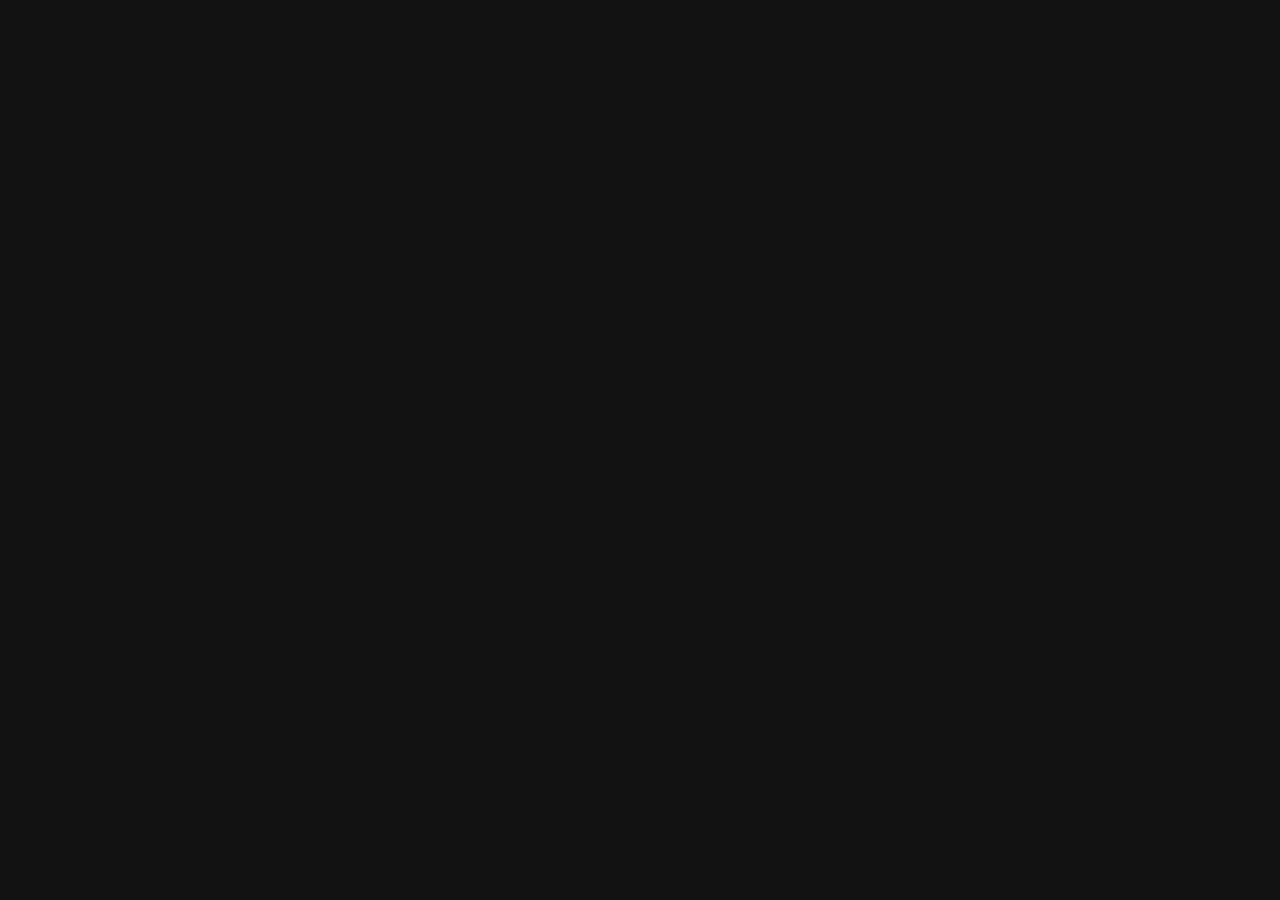
==== game/index.html @ ccfe31a8 "Publish game from source 5e87344" ====
<!doctype html>
<html lang="ru">
  <head>
    <meta charset="utf-8" />
    <meta name="viewport" content="width=device-width, initial-scale=1, viewport-fit=cover" />
    <meta name="color-scheme" content="dark" />
    <meta name="theme-color" content="#0f1116" />
    <meta name="robots" content="noindex, nofollow" />
    <title>Экспедиция</title>
    <link rel="icon" href="/sisi-pages/favicon.svg" type="image/svg+xml" />
    <script type="module" crossorigin src="/sisi-pages/game/assets/game-40FjwDNr.js"></script>
    <link rel="modulepreload" crossorigin href="/sisi-pages/assets/paths-D4HrV3uM.js">
    <link rel="modulepreload" crossorigin href="/sisi-pages/assets/access-kymq9lgY.js">
    <link rel="modulepreload" crossorigin href="/sisi-pages/game/assets/defense-runtime-CGarzMmi.js">
    <link rel="stylesheet" crossorigin href="/sisi-pages/assets/paths-CCwnCCQb.css">
    <link rel="stylesheet" crossorigin href="/sisi-pages/assets/defense-runtime-CUdD-O8c.css">
    <link rel="stylesheet" crossorigin href="/sisi-pages/game/assets/game-CExMIuj6.css">
    <link rel="stylesheet" crossorigin href="/sisi-pages/assets/base-ruXhoRFw.css">
  </head>
  <body class="game">
    <canvas id="gl"></canvas>
    <div id="layers">
      <div id="labels"></div>
      <div id="panels"></div>
      <div id="dialog"></div>
      <div id="hud" hidden></div>
      <div id="legend" hidden></div>
      <div id="fade"></div>
      <div id="loading" hidden></div>
      <div id="confirm" hidden></div>
      <div id="dev" hidden></div>
      <div id="fatal" hidden></div>
    </div>
  </body>
</html>
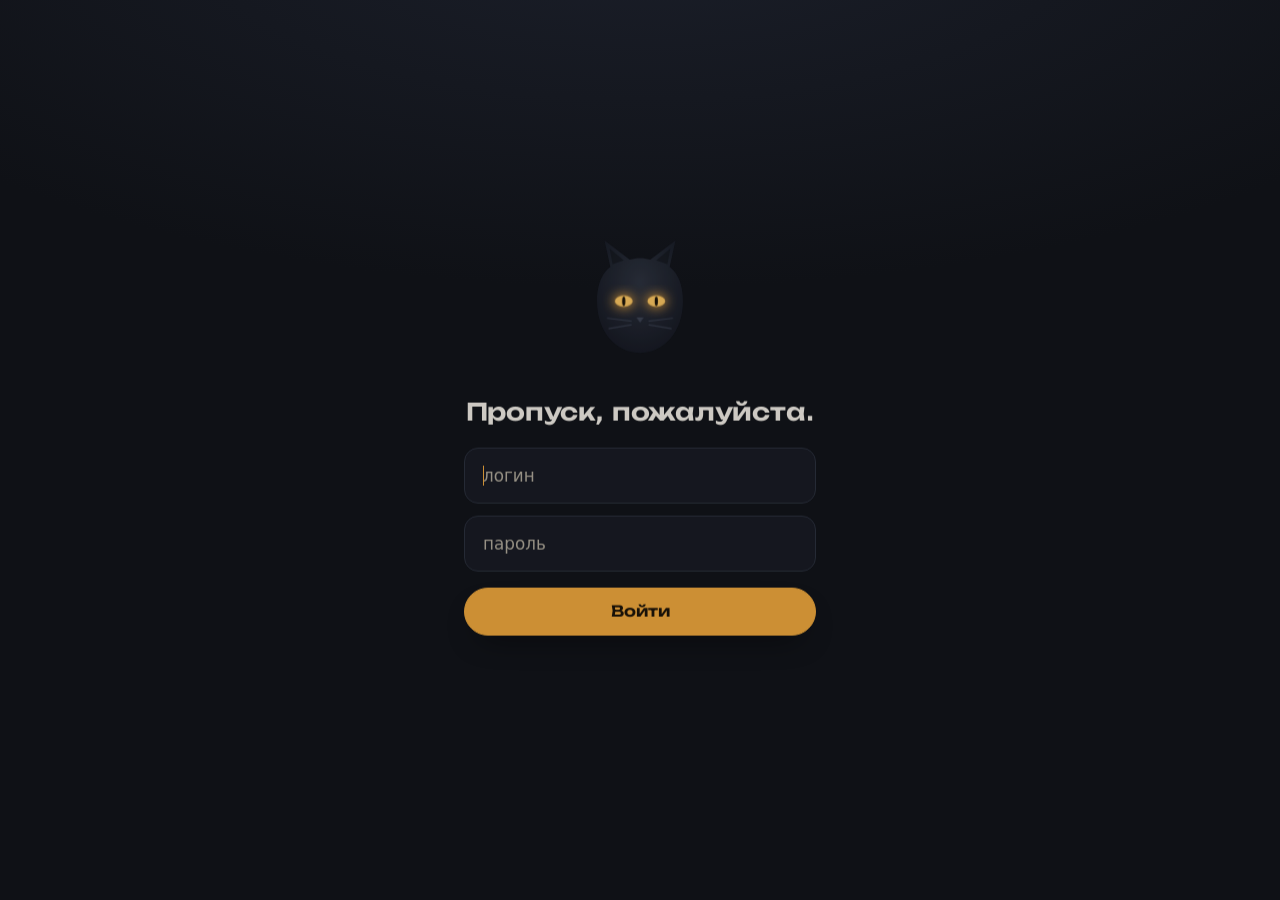
==== commit a1266d90: "Publish game from source 2a0b2fb" ====
--- a/game/index.html
+++ b/game/index.html
@@ -7,15 +7,15 @@
     <meta name="theme-color" content="#0f1116" />
     <meta name="robots" content="noindex, nofollow" />
     <title>Экспедиция</title>
-    <link rel="icon" href="/sisi-pages/favicon.svg" type="image/svg+xml" />
-    <script type="module" crossorigin src="/sisi-pages/game/assets/game-40FjwDNr.js"></script>
-    <link rel="modulepreload" crossorigin href="/sisi-pages/assets/paths-D4HrV3uM.js">
-    <link rel="modulepreload" crossorigin href="/sisi-pages/assets/access-kymq9lgY.js">
-    <link rel="modulepreload" crossorigin href="/sisi-pages/game/assets/defense-runtime-CGarzMmi.js">
-    <link rel="stylesheet" crossorigin href="/sisi-pages/assets/paths-CCwnCCQb.css">
-    <link rel="stylesheet" crossorigin href="/sisi-pages/assets/defense-runtime-CUdD-O8c.css">
-    <link rel="stylesheet" crossorigin href="/sisi-pages/game/assets/game-CExMIuj6.css">
-    <link rel="stylesheet" crossorigin href="/sisi-pages/assets/base-ruXhoRFw.css">
+    <link rel="icon" href="/favicon.svg" type="image/svg+xml" />
+    <script type="module" crossorigin src="/game/assets/game-BOIT5CXQ.js"></script>
+    <link rel="modulepreload" crossorigin href="/assets/paths-Dr2Vkqsd.js">
+    <link rel="modulepreload" crossorigin href="/assets/access-B24lKLmi.js">
+    <link rel="modulepreload" crossorigin href="/game/assets/defense-runtime-BsOFlrjo.js">
+    <link rel="stylesheet" crossorigin href="/assets/paths-DWkbNgxT.css">
+    <link rel="stylesheet" crossorigin href="/assets/defense-runtime-CUdD-O8c.css">
+    <link rel="stylesheet" crossorigin href="/game/assets/game-DHZJ5mCf.css">
+    <link rel="stylesheet" crossorigin href="/assets/base-ruXhoRFw.css">
   </head>
   <body class="game">
     <canvas id="gl"></canvas>
--- a/assets/paths-DWkbNgxT.css
+++ b/assets/paths-DWkbNgxT.css
@@ -0,0 +1 @@
+@font-face{font-family:Unbounded;font-style:normal;font-weight:200 900;font-display:swap;src:url(/fonts/unbounded-cyrillic-wght-normal.woff2)format("woff2-variations");unicode-range:U+301,U+400-45F,U+490-491,U+4B0-4B1,U+2116}@font-face{font-family:Unbounded;font-style:normal;font-weight:200 900;font-display:swap;src:url(/fonts/unbounded-latin-wght-normal.woff2)format("woff2-variations");unicode-range:U+??,U+131,U+152-153,U+2BB-2BC,U+2C6,U+2DA,U+2DC,U+304,U+308,U+329,U+2000-206F,U+20AC,U+2122,U+2191,U+2193,U+2212,U+2215,U+FEFF,U+FFFD}@font-face{font-family:Comfortaa;font-style:normal;font-weight:300 700;font-display:swap;src:url(/fonts/comfortaa-cyrillic-wght-normal.woff2)format("woff2-variations");unicode-range:U+301,U+400-45F,U+490-491,U+4B0-4B1,U+2116}@font-face{font-family:Comfortaa;font-style:normal;font-weight:300 700;font-display:swap;src:url(/fonts/comfortaa-latin-wght-normal.woff2)format("woff2-variations");unicode-range:U+??,U+131,U+152-153,U+2BB-2BC,U+2C6,U+2DA,U+2DC,U+304,U+308,U+329,U+2000-206F,U+20AC,U+2122,U+2191,U+2193,U+2212,U+2215,U+FEFF,U+FFFD}@font-face{font-family:Marck Script;font-style:normal;font-weight:400;font-display:swap;src:url(/fonts/marck-script-cyrillic-normal.woff2)format("woff2");unicode-range:U+301,U+400-45F,U+490-491,U+4B0-4B1,U+2116}@font-face{font-family:Marck Script;font-style:normal;font-weight:400;font-display:swap;src:url(/fonts/marck-script-latin-normal.woff2)format("woff2");unicode-range:U+??,U+131,U+152-153,U+2BB-2BC,U+2C6,U+2DA,U+2DC,U+304,U+308,U+329,U+2000-206F,U+20AC,U+2122,U+2191,U+2193,U+2212,U+2215,U+FEFF,U+FFFD}@font-face{font-family:Rubik Glitch;font-style:normal;font-weight:400;font-display:swap;src:url(/fonts/rubik-glitch-cyrillic-normal.woff2)format("woff2");unicode-range:U+301,U+400-45F,U+490-491,U+4B0-4B1,U+2116}@font-face{font-family:Rubik Glitch;font-style:normal;font-weight:400;font-display:swap;src:url(/fonts/rubik-glitch-latin-normal.woff2)format("woff2");unicode-range:U+??,U+131,U+152-153,U+2BB-2BC,U+2C6,U+2DA,U+2DC,U+304,U+308,U+329,U+2000-206F,U+20AC,U+2122,U+2191,U+2193,U+2212,U+2215,U+FEFF,U+FFFD}@font-face{font-family:JetBrains Mono;font-style:normal;font-weight:100 800;font-display:swap;src:url(/fonts/jetbrains-mono-cyrillic-wght-normal.woff2)format("woff2-variations");unicode-range:U+301,U+400-45F,U+490-491,U+4B0-4B1,U+2116}@font-face{font-family:JetBrains Mono;font-style:normal;font-weight:100 800;font-display:swap;src:url(/fonts/jetbrains-mono-latin-wght-normal.woff2)format("woff2-variations");unicode-range:U+??,U+131,U+152-153,U+2BB-2BC,U+2C6,U+2DA,U+2DC,U+304,U+308,U+329,U+2000-206F,U+20AC,U+2122,U+2191,U+2193,U+2212,U+2215,U+FEFF,U+FFFD}
--- a/assets/defense-runtime-CUdD-O8c.css
+++ b/assets/defense-runtime-CUdD-O8c.css
@@ -0,0 +1 @@
+.summit-defense{--lightningcss-light:initial;--lightningcss-dark: ;color-scheme:light;color:#243a31;font-synthesis:none;--paper:#f9f8f0;--ink:#243a31;--muted:#52645b;--line:#d1d7c9;--accent:#c34a2d;--light-accent:#fff0e3;--header:86px;--footer:92px;--shop:340px;background:#c4dce0;font-family:Comfortaa,sans-serif}.summit-defense *{box-sizing:border-box}.summit-defense{margin:0}.summit-defense button,.summit-defense a{font:inherit}.summit-defense button{color:var(--ink);background:var(--paper);border:1px solid var(--line);cursor:pointer;border-radius:5px;justify-content:center;align-items:center;gap:8px;min-height:44px;padding:10px 14px;font-size:12px;font-weight:600;display:inline-flex}.summit-defense button:hover:not(:disabled){background:#eeefe4;border-color:#778e7b}.summit-defense button:active:not(:disabled){background:#dde5d5}.summit-defense button:disabled{opacity:.4;cursor:default}.summit-defense button:focus-visible,.summit-defense a:focus-visible{outline-offset:3px;outline:3px solid #dd603e}.summit-defense button[aria-pressed=true]{background:var(--light-accent);border-color:var(--accent)}.summit-defense .primary{background:var(--accent);border-color:var(--accent);color:#fffaf5;min-width:185px;font-family:Unbounded,sans-serif;font-size:11px;font-weight:500}.summit-defense .primary:hover:not(:disabled){background:#b8462b;border-color:#b8462b}.summit-defense .primary:active:not(:disabled){background:#b54429}.summit-defense .glyph{fill:none;stroke:currentColor;stroke-width:1.7px;stroke-linejoin:round;stroke-linecap:round;flex:none;width:22px;height:22px}.summit-defense a{color:#ad3c22;text-underline-offset:4px}.summit-defense ::selection{color:#263c31;background:#f4b790}.summit-defense [hidden]{display:none!important}.summit-defense svg{display:block}.summit-defense button,.summit-defense aside{scrollbar-color:#adbca7 #f3f3e8;scrollbar-width:thin}.summit-defense #scene{touch-action:none;width:100%;height:100%;display:block;position:fixed;inset:0}.summit-defense header{height:var(--header);color:#f7f5e9;background:#243a31;border-bottom:1px solid #526658;justify-content:space-between;align-items:center;gap:24px;padding:14px 24px;display:flex;position:fixed;inset:0 0 auto}.summit-defense header .brand{align-items:center;gap:12px;min-width:190px;display:flex}.summit-defense .brand>.glyph{stroke-width:1.4px;color:#eab586;width:42px;height:42px}.summit-defense .brand h1{letter-spacing:-.02em;margin:0;font-family:Unbounded,sans-serif;font-size:21px;font-weight:600;line-height:1.3}.summit-defense .brand span{color:#d4ddca;margin-top:5px;font-size:10px;display:block}.summit-defense header nav{flex:none;gap:6px;display:flex}.summit-defense header nav button{color:#f7f5e9;background:#30483b;border-color:#59705e;min-height:38px;padding:9px 12px;font-size:10px}.summit-defense header nav button:hover:not(:disabled){background:#42604c;border-color:#96ab8d}.summit-defense header nav button[aria-pressed=true]{background:#5a4e36;border-color:#eab586}.summit-defense .journey{flex:0 384px;width:384px}.summit-defense #stage-label{color:#d9dfce;margin:0 0 8px;font-size:10px;display:block}.summit-defense #progress-track{align-items:center;gap:6px;display:flex}.summit-defense #progress-track>button{color:#c0ceba;flex:1;align-items:center;gap:6px;min-width:0;display:flex;position:relative}.summit-defense #progress-track>button:after{content:"";background:#607460;flex:1;height:1px}.summit-defense #progress-track>button:last-child:after{display:none}.summit-defense #progress-track i{font-variant-numeric:tabular-nums;border:1px solid #687f66;border-radius:3px;flex:none;place-items:center;width:22px;height:22px;font-size:10px;font-style:normal;display:grid}.summit-defense #progress-track b{display:none}.summit-defense #progress-track [aria-current=step]{color:#f1bc8e}.summit-defense #progress-track [aria-current=step] i{color:#243a31;background:#e8ac7d;border-color:#e8ac7d}.summit-defense #progress-track [data-state=done] i{color:#e3eedb;background:#496c51;border-color:#9db88a}.summit-defense .readout{top:calc(var(--header) + 18px);background:var(--paper);border:1px solid #bcc9b7;border-radius:6px;align-items:stretch;gap:0;display:flex;position:fixed;left:24px;overflow:hidden;box-shadow:0 5px 18px #243a3112}.summit-defense .readout>span{border-right:1px solid var(--line);color:var(--muted);align-items:center;gap:8px;padding:12px 18px;font-size:9px;display:flex}.summit-defense .readout>span:last-child{border-right:0}.summit-defense .readout b{color:var(--ink);font-variant-numeric:tabular-nums;white-space:nowrap;margin-top:4px;font-family:Unbounded,sans-serif;font-size:17px;font-weight:500;line-height:1.3;display:block}.summit-defense .readout small{white-space:nowrap;margin-top:5px;font-size:8px;line-height:1.6;display:block}.summit-defense .readout .glyph{color:#7f6d43;width:23px;height:23px}.summit-defense .attack-plan{max-width:calc(100% - 48px);top:calc(var(--header) + 103px);color:#284131;background:#f7f8ebdf;border:1px solid #bfceb7;border-radius:4px;flex-wrap:wrap;gap:15px;padding:8px 11px;font-size:9px;line-height:1.6;display:flex;position:fixed;left:24px}.summit-defense .attack-plan b{font-variant-numeric:tabular-nums}.summit-defense .attack-plan>span{max-width:100%}.summit-defense[data-shop=open] .attack-plan{max-width:calc(100% - var(--shop) - 72px)}.summit-defense #goal-label{font-weight:600}.summit-defense #notice{left:24px;top:calc(var(--header) + 178px);color:#813222;pointer-events:none;background:#fff3e5;border:0;border-radius:5px;max-width:490px;margin:0;padding:0;font-size:12px;line-height:1.7;position:fixed}.summit-defense #notice:not(:empty){border:1px solid #d4ab82;padding:11px 14px}.summit-defense #placement{left:24px;bottom:calc(var(--footer) + 18px);color:#fff5e8;pointer-events:none;background:#294439;border-radius:4px;max-width:540px;padding:10px 14px;font-size:11px;line-height:1.6;position:fixed}.summit-defense #placement:empty{display:none}.summit-defense #shop-open{top:calc(var(--header) + 18px);height:48px;padding:10px 16px;position:fixed;right:24px;box-shadow:0 5px 18px #243a3112}.summit-defense[data-shop=open] #shop-open,.summit-defense[data-mode=running] #shop-open,.summit-defense[data-mode=won] #shop-open,.summit-defense[data-mode=intro] #shop-open{display:none}.summit-defense #shop-panel{top:calc(var(--header) + 18px);right:24px;bottom:calc(var(--footer) + 18px);width:var(--shop);background:var(--paper);border:1px solid #b5c4ae;border-radius:8px;flex-direction:column;padding:18px;display:flex;position:fixed;overflow:hidden;box-shadow:0 10px 30px #2c44321c}.summit-defense[data-shop=closed] #shop-panel,.summit-defense[data-mode=running] #shop-panel,.summit-defense[data-mode=won] #shop-panel,.summit-defense[data-mode=intro] #shop-panel{display:none}.summit-defense .shop-heading{flex:none;justify-content:space-between;align-items:center;gap:8px;display:flex}.summit-defense .shop-heading h2{letter-spacing:-.02em;margin:0;font-family:Unbounded,sans-serif;font-size:16px;font-weight:500;line-height:1.45}.summit-defense .shop-heading button{background:0 0;border:0;min-width:36px;min-height:36px;padding:6px}.summit-defense .shop-heading .glyph{width:20px;height:20px}.summit-defense .shop-detail{color:var(--muted);flex:none;max-width:27em;margin:8px 0 16px;font-size:10px;line-height:1.7}.summit-defense .inventory{overscroll-behavior:contain;scrollbar-color:#99ad91 #edf0e6;scrollbar-width:thin;flex:1;grid-template-columns:repeat(2,minmax(0,1fr));grid-auto-rows:max-content;align-content:start;gap:10px;min-height:0;margin:-3px -5px -3px -3px;padding:3px 5px 3px 3px;display:grid;overflow-y:auto}.summit-defense .item-card{background:#fafbf4;border:1px solid #c3cdbb;border-radius:5px;flex-direction:column;flex:none;align-items:stretch;gap:0;min-width:0;min-height:0;padding:0;display:flex;position:relative;overflow:hidden}.summit-defense .item-art{aspect-ratio:1;background:#edf0e6;width:100%;max-height:110px}.summit-defense .item-card kbd{color:#4c6350;z-index:1;background:#f9faf1;border:1px solid #c8d2bf;border-radius:3px;place-items:center;width:20px;height:20px;font:500 9px Comfortaa,sans-serif;display:grid;position:absolute;top:7px;left:7px}.summit-defense .item-bottom{min-height:51px;color:var(--ink);border-top:1px solid #d2dbca;justify-content:space-between;align-items:center;gap:4px;padding:10px 9px;display:flex}.summit-defense .item-bottom>span{text-align:left;overflow-wrap:normal;min-width:0;font-size:11px;font-weight:600;line-height:1.4}.summit-defense .item-bottom b{color:#654625;flex:none;align-items:center;gap:3px;font-family:Unbounded,sans-serif;font-size:12px;font-weight:500;display:flex}.summit-defense .item-bottom .glyph{stroke-width:1.8px;width:15px;height:15px}.summit-defense .item-card:hover:not(:disabled){background:#eef3e8;border-color:#678465}.summit-defense .item-card[aria-pressed=true]{border-color:var(--accent);box-shadow:inset 0 0 0 1px var(--accent);background:#fff0e3}.summit-defense .item-card[aria-pressed=true] .item-bottom{border-color:#dfa085}.summit-defense .item-card:disabled{opacity:.5}.summit-defense .item-card:focus-visible{outline-offset:-3px}.summit-defense .shop-note{border-top:1px solid var(--line);color:var(--muted);flex:none;align-items:flex-start;gap:9px;margin-top:14px;padding-top:13px;display:flex}.summit-defense .shop-note>.glyph{color:#587751;width:18px;height:18px;margin-top:2px}.summit-defense .shop-note p{margin:0;font-size:9px;line-height:1.7}.summit-defense footer{height:var(--footer);background:var(--paper);border-top:1px solid #b5c4ae;justify-content:space-between;align-items:center;gap:18px;padding:12px 24px;display:flex;position:fixed;inset:auto 0 0}.summit-defense .instructions{flex-direction:column;flex:1;gap:5px;min-width:0;display:flex}.summit-defense .instructions p{color:var(--muted);max-width:650px;margin:0;font-size:11px;line-height:1.7}.summit-defense .defense-actions{flex:none;align-items:center;gap:12px;display:flex}.summit-defense .defense-actions button{font-size:10px}.summit-defense #objective{display:none}.summit-defense #saved{color:var(--muted);max-width:170px;font-size:9px;line-height:1.7}.summit-defense #edit{gap:6px;display:flex}.summit-defense #edit button{min-height:32px;padding:6px 10px;font-size:9px}.summit-defense #remove{color:#aa3e28}.summit-defense #description:not(:empty)+#edit:not([hidden]){margin-top:0}.summit-defense #overlay{background:#243a316b;place-items:center;padding:24px;display:grid;position:fixed;inset:0}.summit-defense #overlay section{background:var(--paper);border:1px solid #b4c2ad;border-radius:8px;width:min(480px,100%);padding:30px;box-shadow:0 18px 55px #243a3126}.summit-defense #overlay h2{letter-spacing:-.02em;text-wrap:balance;margin:16px 0 18px;font-family:Unbounded,sans-serif;font-size:25px;font-weight:500;line-height:1.5}.summit-defense .dialog-mark{color:#4d7051;background:#e4edda;border:1px solid #c2d2b7;border-radius:5px;place-items:center;width:45px;height:45px;display:grid}.summit-defense .dialog-mark .glyph{stroke-width:1.4px;width:31px;height:31px}.summit-defense #overlay-copy p{color:var(--muted);margin:0 0 14px;font-size:12px;line-height:1.9}.summit-defense #overlay-copy strong{color:var(--ink)}.summit-defense #overlay-action{width:100%;min-height:48px;margin-top:10px}.summit-defense #overlay-cancel{width:100%;min-height:44px;margin-top:8px}.summit-defense #overlay[data-kind=intro]{background:#243a3121;place-items:center start;padding-left:60px}.summit-defense #overlay[data-kind=intro] section{width:430px}.summit-defense #overlay[data-kind=intro] h2{font-size:29px}@media (width>=1400px){.summit-defense #progress-track b{font-size:8px;font-weight:400;line-height:1.3;display:block}.summit-defense .journey{flex-basis:430px;width:430px}.summit-defense #progress-track{gap:8px}.summit-defense #progress-track>button:after{min-width:5px}.summit-defense .item-art{max-height:110px}}@media (width<=1300px){.summit-defense{--shop:322px}.summit-defense .journey{flex-basis:310px;width:310px}.summit-defense header{gap:16px;padding:14px 20px}.summit-defense header .brand{min-width:175px}.summit-defense .brand h1{font-size:20px}.summit-defense .readout{left:20px}.summit-defense #shop-panel{padding:16px;right:20px}.summit-defense #shop-open{right:20px}.summit-defense .item-art{max-height:110px}.summit-defense .shop-detail{margin-bottom:12px}.summit-defense .inventory{gap:8px}.summit-defense .shop-note{padding-top:12px}.summit-defense .shop-note p{font-size:9px}.summit-defense footer{gap:14px;padding:12px 20px}.summit-defense #saved{display:none}.summit-defense #description{max-width:680px}.summit-defense .defense-actions{gap:8px}.summit-defense #notice,.summit-defense #placement,.summit-defense .attack-plan{left:20px}}@media (width<=950px){.summit-defense .journey{flex-basis:160px;width:160px}.summit-defense .brand>.glyph{width:33px;height:33px}.summit-defense header .brand{min-width:140px}.summit-defense .brand h1{font-size:17px}.summit-defense header nav button{padding:8px;font-size:9px}.summit-defense .readout>span{padding:10px 12px}.summit-defense .readout b{font-size:14px}.summit-defense .defense-actions #clear{display:none}.summit-defense .instructions p{font-size:10px}.summit-defense .primary{min-width:160px}.summit-defense #overlay[data-kind=intro]{padding-left:30px}}@media (width<=700px){.summit-defense{--header:76px;--footer:105px;--shop:290px}.summit-defense header{gap:8px;padding:10px 12px}.summit-defense .brand>.glyph{display:none}.summit-defense header .brand{min-width:100px}.summit-defense .brand h1{font-size:15px}.summit-defense .journey{display:none}.summit-defense header nav button{min-height:38px;padding:8px;font-size:8px}.summit-defense .readout{left:12px;top:calc(var(--header) + 12px)}.summit-defense .readout>span{padding:8px 10px;font-size:8px}.summit-defense .readout .glyph{width:18px;height:18px}.summit-defense .readout b{font-size:12px}.summit-defense .readout>span:last-child{display:none}.summit-defense .attack-plan{left:12px;top:calc(var(--header) + 84px);gap:8px;max-width:calc(100% - 24px);font-size:8px}.summit-defense #shop-open{right:12px;top:calc(var(--header) + 12px);padding:8px 10px;font-size:9px}.summit-defense #shop-panel{right:12px;top:calc(var(--header) + 12px);bottom:calc(var(--footer) + 12px);padding:14px}.summit-defense .shop-heading h2{font-size:14px}.summit-defense .item-art{max-height:96px}.summit-defense .item-bottom{min-height:36px;padding:8px}.summit-defense .item-bottom>span{font-size:11px}.summit-defense .shop-detail{font-size:9px}.summit-defense .shop-note{display:none}.summit-defense footer{align-items:center;gap:10px;padding:10px 12px}.summit-defense .instructions p{font-size:9px;line-height:1.6}.summit-defense #edit{flex-wrap:wrap;gap:4px}.summit-defense #edit button{min-height:28px;padding:5px;font-size:8px}.summit-defense .defense-actions #start{min-width:120px;padding:10px;font-size:9px}.summit-defense .defense-actions #start .glyph{display:none}.summit-defense #notice{left:12px;top:calc(var(--header) + 127px);max-width:calc(100% - 24px);font-size:10px}.summit-defense #placement{left:12px;bottom:calc(var(--footer) + 12px);max-width:calc(100% - 24px);font-size:10px}.summit-defense #overlay{padding:18px}.summit-defense #overlay section{padding:24px}.summit-defense #overlay h2{font-size:21px}.summit-defense #overlay[data-kind=intro]{place-items:center;padding:18px}.summit-defense #overlay[data-kind=intro] section{width:min(430px,100%)}.summit-defense #overlay[data-kind=intro] h2{font-size:24px}}@media (prefers-reduced-motion:no-preference){.summit-defense #overlay[data-kind=intro] section{animation:.2s cubic-bezier(.16,1,.3,1) arrive}@keyframes arrive{0%{opacity:.7;transform:translateY(8px)}to{opacity:1;transform:translateY(0)}}}@media (width<=700px){.summit-defense[data-shop=open] .attack-plan{visibility:hidden}}.summit-defense #progress-track>button{min-height:32px;font:inherit;text-align:left;background:0 0;border:0;padding:0}.summit-defense #progress-track>button:hover:not(:disabled){color:#fff3d7;background:0 0}.summit-defense #progress-track>button:hover:not(:disabled) i{border-color:#f1bc8e}.summit-defense #progress-track>button:focus-visible{outline-offset:2px}.summit-defense .journey small{color:#c0ceba;margin-top:2px;font-size:8px;line-height:1.3;display:block}.summit-defense #stage-label{margin-bottom:3px}.summit-defense #overlay-stages{width:100%;min-height:44px;margin-top:8px}.summit-defense #progress-track [aria-current=step] i{outline-offset:2px;outline:2px solid #f1bc8e}.summit-defense{pointer-events:auto;position:fixed;inset:0}.summit-defense header nav{max-width:350px}
--- a/game/assets/game-DHZJ5mCf.css
+++ b/game/assets/game-DHZJ5mCf.css
@@ -0,0 +1 @@
+html,body.game{height:100%;overflow:hidden}.dream-controls{pointer-events:auto;justify-items:end;gap:10px;max-width:min(440px,100vw - 40px);display:grid;position:absolute;bottom:28px;right:24px}.dream-kick-timer{color:#f5e4c4;text-align:center;min-width:4.5em;font:500 1rem var(--font-text);font-variant-numeric:tabular-nums;background:#151c26;border-radius:4px;padding:4px 8px}.dream-kick,.dream-close{pointer-events:auto;cursor:pointer;color:#f5e4c4;font:600 .95rem var(--font-display);background:#28242a;border:1px solid #d6b67c;border-radius:8px;padding:12px 22px;transition:background-color .16s,border-color .16s}.dream-kick:active,.dream-close:active{background-color:#4e3e2e}.dream-kick.is-armed{background:#665135;border-color:#f4cb80}.dream-kick:focus-visible,.dream-close:focus-visible{outline-offset:4px;outline:2px solid #f4cb80}.dream-panel{color:#f4e9d4;pointer-events:auto;scrollbar-color:#93866f #151c26;background:#151c26;border:1px solid #6d7480;border-radius:12px;width:min(660px,100vw - 48px);max-height:calc(100vh - 210px);padding:24px 28px;position:absolute;top:50%;left:50%;overflow:auto;transform:translate(-50%,-50%);box-shadow:0 18px 50px #0009}.dream-panel header{justify-content:space-between;align-items:center;gap:20px;display:flex}.dream-panel h2{font:600 1.2rem var(--font-display);margin:0}.dream-close{padding:10px 14px;font-size:.75rem}.dream-clock{width:min(450px,100vw - 48px)}.dream-clock-large{max-width:290px;margin:24px auto 12px}.dream-clock-large svg{width:100%;display:block}.dream-dial{fill:#f3e6c9;stroke:#a88142;stroke-width:5px}.dream-marks{stroke:#384453;stroke-width:2.5px}.dream-current-hand{stroke:#242937;stroke-width:6px;stroke-linecap:round}.dream-above-hand{stroke:#53798a;stroke-width:4px;stroke-dasharray:5 4}.dream-pin{fill:#a88142}.dream-clock-key{color:#f4e9d4;font:600 .9rem var(--font-text);justify-content:space-between;gap:16px;display:flex}.dream-above-key{color:#b8d6e3}.dream-clock>p:last-child{font:400 .88rem/1.6 var(--font-text)}.dream-nightmare-veil{pointer-events:none;-webkit-backdrop-filter:blur(9px);backdrop-filter:blur(9px);background:#a9b1b34d;position:absolute;inset:0}@media (hover:hover) and (pointer:fine){.dream-kick:hover,.dream-close:hover{background-color:#493b2c;border-color:#f4cb80}}@media (height<=820px){.dream-panel{padding:20px}.dream-clock-large{max-width:210px}}@media (prefers-reduced-motion:reduce){.dream-kick,.dream-close{transition:none}}body.game{background:#000}#gl{touch-action:none;outline:none;width:100%;height:100%;display:block;position:fixed;inset:0}#layers{pointer-events:none;position:fixed;inset:0}#layers>div{pointer-events:none;position:absolute;inset:0}#layers>div[hidden],#layers [hidden]{display:none!important}.label3d{white-space:nowrap;color:var(--accent-strong);font:600 .85rem var(--font-display);background:#0f1116d1;border:1px solid #f2a93b73;border-radius:999px;padding:7px 14px;animation:1.6s ease-in-out infinite label-pulse;position:absolute;top:0;left:0;box-shadow:0 0 24px #f2a93b40}.label3d.is-jeer{font:600 .68rem var(--font-text);letter-spacing:.01em;color:#cfd6e2;box-shadow:none;background:#0c0e13b3;border-color:#8ca0be59;padding:3px 9px;animation:none}.label3d.is-jeer:after{background:#0c0e13b3;border-bottom-color:#8ca0be59;border-right-color:#8ca0be59}.label3d.is-clickable{pointer-events:auto;cursor:pointer}.label3d.is-clickable:hover{color:#fff;border-color:var(--accent-strong)}.label3d:after{content:"";background:#0f1116d1;border-bottom:1px solid #f2a93b73;border-right:1px solid #f2a93b73;width:8px;height:8px;position:absolute;bottom:-5px;left:50%;transform:translate(-50%)rotate(45deg)}.dialog{left:0;right:0;bottom:max(28px, env(safe-area-inset-bottom));-webkit-backdrop-filter:blur(12px);backdrop-filter:blur(12px);border:1px solid var(--line);border-radius:var(--radius);width:min(760px,100% - 40px);box-shadow:var(--shadow);pointer-events:auto;cursor:pointer;-webkit-user-select:none;user-select:none;background:#0f1116e0;grid-template-columns:92px 1fr;gap:16px;margin-inline:auto;padding:14px 40px 14px 14px;display:grid;position:absolute}.dialog.is-shown{animation:rise .35s var(--ease-out) both}.dialog.is-bare{grid-template-columns:1fr}.dialog-portrait{background:var(--bg-raised);border-radius:50%;align-self:center;width:92px;height:92px;margin:0;overflow:hidden}.dialog-portrait svg{width:100%;height:100%;display:block}.dialog-portrait[hidden]{visibility:hidden}.dialog-name{font:700 .75rem var(--font-display);letter-spacing:.08em;text-transform:uppercase;color:var(--accent);margin-bottom:6px}.dialog-text{font:400 1.12rem/1.5 var(--font-text);min-height:3.2em;margin:0}.dialog-more{color:var(--accent);animation:1s ease-in-out infinite bob;position:absolute;bottom:12px;right:16px}.hud-buttons{pointer-events:auto;gap:8px;display:flex;position:absolute;top:16px;right:16px}.hud-btn{border:1px solid var(--line);width:48px;height:48px;color:var(--text);cursor:pointer;-webkit-backdrop-filter:blur(8px);backdrop-filter:blur(8px);pointer-events:auto;transition:border-color .2s, color .2s, transform .2s var(--ease-out);background:#0f1116b8;border-radius:9px;place-items:center;padding:0;display:grid}.hud-btn:hover:not(:disabled){border-color:var(--accent);color:var(--accent-strong);transform:translateY(-1px)}.hud-btn:disabled{opacity:.3;cursor:default}.hud-btn[hidden],.hud-map .icon-close,.hud-map.is-close .icon-map{display:none}.hud-map.is-close .icon-close{display:block}.hud-sound .cross{display:none}.hud-sound.is-off .cross{display:block}.hud-sound.is-off .wave{display:none}.hint{border:1px solid var(--line);width:fit-content;font:600 .95rem var(--font-display);color:var(--text);white-space:nowrap;-webkit-backdrop-filter:blur(8px);backdrop-filter:blur(8px);background:#0f1116d1;border-radius:999px;margin-inline:auto;padding:10px 20px;position:absolute;bottom:150px;left:0;right:0}.hint.is-shown{animation:rise .4s var(--ease-out) both}.pointer-label{border:1px solid var(--line);font:600 .82rem var(--font-display);color:var(--text);white-space:nowrap;pointer-events:none;will-change:transform;background:#0f1116db;border-radius:8px;margin:18px 0 0 18px;padding:4px 10px;position:absolute;top:0;left:0}.map-panel{pointer-events:auto;border:1px solid var(--line);border-radius:var(--radius);background:#0f1116e6;grid-template-rows:auto 1fr;max-width:960px;max-height:640px;margin:auto;display:grid;position:absolute;inset:64px;overflow:hidden}.map-panel header{justify-content:space-between;align-items:center;padding:12px 12px 12px 18px;display:flex}.map-panel h2{font:700 1rem var(--font-display);margin:0}.map-view{border:1px solid var(--line);border-radius:10px;margin:0 16px 16px}.lock-panel{pointer-events:auto;text-align:center;border:1px solid var(--line);border-radius:var(--radius);-webkit-backdrop-filter:blur(10px);backdrop-filter:blur(10px);background:#0f1116e0;width:min(340px,100% - 40px);padding:16px 18px 14px;position:absolute;bottom:20px;right:20px}.lock-panel h2{font:800 .95rem var(--font-display);letter-spacing:.06em;text-transform:uppercase;color:var(--accent);margin:0 0 2px}.lock-sign{color:var(--text-muted);margin:0 0 14px;font-size:.82rem}.lock-dials{justify-content:center;gap:14px;margin-bottom:14px;display:flex}.lock-dial{justify-items:center;gap:4px;display:grid}.lock-dial b{font:700 2rem var(--font-display);min-width:2ch;color:var(--text);font-variant-numeric:tabular-nums;line-height:1.1}.lock-step{cursor:pointer;width:44px;height:30px;color:var(--text-muted);background:var(--bg-raised);border:1px solid var(--line);border-radius:8px;place-items:center;transition:border-color .2s,color .2s;display:grid}.lock-step:hover:not(:disabled){border-color:var(--accent);color:var(--accent-strong)}.lock-step:disabled,.lock-open:disabled{opacity:.4;cursor:default}.lock-actions{gap:10px;display:flex}.lock-actions button{cursor:pointer;font:600 .88rem var(--font-display);color:var(--text);background:var(--bg-raised);border:1px solid var(--line);border-radius:10px;flex:1;padding:10px 12px;transition:border-color .2s,color .2s}.lock-actions button:hover:not(:disabled){border-color:var(--accent);color:var(--accent-strong)}.lock-error{color:#e2685c;margin:10px 0 0;font-size:.82rem}.lock-panel{transition:opacity .3s}.lock-panel.is-top{opacity:0;pointer-events:none}.lock-panel.is-wrong{animation:.4s ease-in-out lock-shake}@keyframes lock-shake{0%,to{transform:translate(0)}25%{transform:translate(-7px)}75%{transform:translate(7px)}}.aca-notebook{pointer-events:auto;cursor:pointer;text-align:left;width:min(268px,100% - 40px);font:inherit;color:inherit;border:1px solid var(--line);border-radius:var(--radius);-webkit-backdrop-filter:blur(10px);backdrop-filter:blur(10px);transition:border-color .2s, opacity .25s, transform .25s var(--ease-out);background:#0f1116db;padding:14px 16px 12px;position:absolute;bottom:20px;right:20px}.aca-notebook:hover{border-color:var(--accent)}.aca-notebook.is-collapsed{opacity:0;pointer-events:none;transform:translateY(12px)}.aca-notebook h2{font:800 .9rem var(--font-display);letter-spacing:.06em;text-transform:uppercase;color:var(--accent);margin:0 0 8px}.aca-marks{gap:6px;margin-bottom:10px;display:flex}.aca-marks i{background:var(--line);height:3px;transition:background .3s var(--ease-out);border-radius:2px;flex:1}.aca-marks i.is-filled{background:var(--accent)}.aca-last{min-height:2.6em;color:var(--text-muted);margin:0;font:400 1.02rem/1.35 Marck Script,cursive}.aca-last.is-fresh{color:var(--text);animation:rise .35s var(--ease-out) both}.aca-deduce{pointer-events:auto;border:1px solid var(--line);border-radius:var(--radius);-webkit-backdrop-filter:blur(10px);backdrop-filter:blur(10px);background:#0f1116e6;flex-direction:column;width:min(1180px,100% - 40px);max-height:calc(100vh - 32px);padding:16px 20px 14px;display:flex;position:absolute;top:max(16px,50% - 360px);left:50%;transform:translate(-50%)}.aca-deduce-body{grid-template-columns:minmax(0,.78fr) minmax(0,1fr);align-items:start;gap:22px;min-height:0;display:grid;overflow-y:auto}.aca-observed h3{font:800 .72rem var(--font-display);letter-spacing:.08em;text-transform:uppercase;color:var(--text-muted);margin:0 0 8px}.aca-notes{flex-direction:column;gap:9px;max-height:min(66vh,580px);margin:0;padding:0 14px 0 0;list-style:none;display:flex;overflow-y:scroll}.aca-notes::-webkit-scrollbar{width:9px}.aca-notes::-webkit-scrollbar-track{background:#ffffff21;border-radius:999px}.aca-notes::-webkit-scrollbar-thumb{background:#f2a93bcc;border-radius:999px}.aca-notes li{color:var(--text);padding-left:15px;font:400 1.14rem/1.32 Marck Script,cursive;position:relative}.aca-notes li:before{content:"—";color:var(--accent);position:absolute;left:0}.aca-status{color:var(--text-muted);align-self:center;max-width:60%;margin-right:auto;font-size:.78rem}.aca-status.is-wrong{color:var(--accent-strong);gap:2px;font:400 1.02rem/1.3 Marck Script,cursive;display:grid}.aca-submit:disabled{opacity:.45;cursor:default}.aca-close{cursor:pointer;width:32px;height:32px;font:400 1.4rem/1 var(--font-display);color:var(--text-muted);border:1px solid var(--line);background:0 0;border-radius:8px;padding:0;transition:border-color .2s,color .2s;position:absolute;top:10px;right:12px}.aca-close:hover{border-color:var(--accent);color:var(--accent-strong)}.aca-deduce h2{font:800 .9rem var(--font-display);letter-spacing:.06em;text-transform:uppercase;color:var(--accent);margin:0 0 10px}.aca-phrase{font:400 1.08rem/1.95 var(--font-text);color:var(--text);white-space:pre-line;margin:0 0 12px}.aca-slot{cursor:pointer;vertical-align:baseline;min-width:104px;color:var(--text);border:0;border-bottom:2px dashed var(--line);background:0 0;border-radius:4px;margin:0 2px;padding:3px 10px;font:400 1.16rem Marck Script,cursive;transition:border-color .2s,background .2s}.aca-deduce.is-picking .aca-slot{border-bottom-color:var(--accent);background:#f2a93b12}.aca-chip.is-picked{border-color:var(--accent);color:var(--accent-strong);background:#f2a93b29;box-shadow:0 0 0 2px #f2a93b40}.aca-slot.is-filled{border-bottom-style:solid;border-bottom-color:var(--accent);background:#f2a93b1a}.aca-deduce.is-dragging .aca-slot{border-bottom-color:var(--accent);background:#f2a93b12}.aca-slot.is-over{background:#f2a93b42;box-shadow:0 0 0 2px #f2a93b73}.aca-chips{flex-wrap:wrap;gap:7px;min-height:2.4em;margin-bottom:14px;display:flex}.aca-chip,.aca-ghost{cursor:grab;color:var(--text);background:var(--bg-raised);border:1px solid var(--line);border-radius:999px;padding:5px 13px;font:400 1.16rem Marck Script,cursive;transition:border-color .2s,color .2s}.aca-chip:hover{border-color:var(--accent);color:var(--accent-strong)}.aca-ghost{pointer-events:none;z-index:40;opacity:.94;box-shadow:var(--shadow);margin:-16px 0 0 -40px;position:fixed;top:0;left:0}.aca-actions{justify-content:flex-end;gap:10px;display:flex}.aca-actions button,.aca-clear{cursor:pointer;font:600 .88rem var(--font-display);color:var(--text);background:var(--bg-raised);border:1px solid var(--line);border-radius:10px;padding:9px 18px;transition:border-color .2s,color .2s}.aca-actions button:hover,.aca-clear:hover{border-color:var(--accent);color:var(--accent-strong)}.aca-submit{border-color:#f2a93b80!important}.aca-spell{pointer-events:auto;border:1px solid var(--line);border-radius:var(--radius);-webkit-backdrop-filter:blur(10px);backdrop-filter:blur(10px);background:#0f1116ed;width:min(880px,100% - 40px);padding:18px 20px 16px;position:absolute;top:50%;left:50%;transform:translate(-50%,-50%)}.aca-spell h2{font:800 .9rem var(--font-display);letter-spacing:.06em;text-transform:uppercase;color:var(--accent);margin:0 0 12px}.aca-spell-body{grid-template-columns:minmax(0,1.05fr) minmax(0,1fr);align-items:start;gap:20px;display:grid}.aca-recipe{border:1px solid var(--line);border-radius:8px;width:100%;height:auto}.aca-spell-hint{color:var(--text-muted);margin:0 0 12px;font-size:.82rem}.aca-letters{flex-wrap:wrap;gap:8px;margin-bottom:16px;display:flex}.aca-letter{cursor:pointer;width:52px;height:52px;font:700 1.5rem var(--font-display);color:var(--text);background:var(--bg-raised);border:1px solid var(--line);border-radius:10px;transition:border-color .2s,opacity .2s}.aca-letter:hover{border-color:var(--accent);color:var(--accent-strong)}.aca-letter.is-used{opacity:.25}.aca-spell .aca-word{min-height:2.1em;font:700 1.5rem var(--font-display);letter-spacing:.22em;color:var(--accent-strong);background:var(--bg-raised);border:1px solid var(--line);border-radius:10px;margin-bottom:14px;padding:8px 12px}.aca-deduce.is-wrong{animation:.4s ease-in-out deduce-shake}.aca-spell.is-wrong{animation:.4s ease-in-out spell-shake}@keyframes deduce-shake{0%,to{transform:translate(-50%)}25%{transform:translate(calc(-50% - 7px))}75%{transform:translate(calc(7px - 50%))}}@keyframes spell-shake{0%,to{transform:translate(-50%,-50%)}25%{transform:translate(calc(-50% - 7px),-50%)}75%{transform:translate(calc(7px - 50%),-50%)}}.inv{pointer-events:auto;border:1px solid var(--line);border-radius:var(--radius);box-shadow:var(--shadow);-webkit-backdrop-filter:blur(4px);backdrop-filter:blur(4px);background:#0f1116db;padding:10px 12px 12px;position:absolute;bottom:16px;left:16px}.inv h2{font:800 .72rem var(--font-display);letter-spacing:.08em;text-transform:uppercase;color:var(--accent);margin:0 0 8px}.inv-slots{gap:8px;margin:0;padding:0;list-style:none;display:flex}.inv-cell{display:none}.inv-cell.is-filled{cursor:pointer;background:var(--bg-raised);border:1px solid var(--line);width:74px;color:var(--text-muted);border-radius:10px;justify-items:center;gap:4px;padding:6px 4px 5px;transition:border-color .2s,color .2s,transform .15s;display:grid}.inv-cell.is-filled:hover{border-color:var(--accent);color:var(--text);transform:translateY(-2px)}.inv-cell.is-held{border-color:var(--accent-strong);color:var(--accent-strong);animation:1.6s ease-in-out infinite inv-held}.inv-cell canvas{width:44px;height:44px;display:block}.inv-cell b{font:600 .6rem/1.1 var(--font-text);letter-spacing:0;text-align:center;overflow-wrap:anywhere}.inv.is-dragging .inv-cell.is-held{opacity:.4}.inv-ghost{z-index:40;pointer-events:none;filter:drop-shadow(0 6px 12px #00000080);margin:-22px 0 0 -22px;position:fixed;top:0;left:0}.inv-ghost canvas{width:44px;height:44px;display:block}@keyframes inv-held{0%,to{box-shadow:0 0 #f2a93b00}50%{box-shadow:0 0 16px #f2a93b73}}#layers>#confirm{pointer-events:auto;-webkit-backdrop-filter:blur(4px);backdrop-filter:blur(4px);background:#08090c9e;place-items:center;display:grid}.confirm{text-align:center;border:1px solid var(--line);border-radius:var(--radius);width:min(420px,100% - 40px);box-shadow:var(--shadow);background:#0f1116f5;padding:22px 24px 18px}.confirm h2{font:800 1.05rem var(--font-display);color:var(--accent);margin:0 0 8px}.confirm p{font:400 .95rem/1.5 var(--font-text);color:var(--text-muted);margin:0 0 18px}.confirm-actions{gap:10px;display:flex}.confirm-actions button{cursor:pointer;font:600 .9rem var(--font-display);color:var(--text);background:var(--bg-raised);border:1px solid var(--line);border-radius:10px;flex:1;padding:11px 12px;transition:border-color .2s,color .2s}.confirm-actions button:hover{border-color:var(--accent);color:var(--accent-strong)}.confirm-yes{border-color:#f2a93b80!important}.legend{pointer-events:auto;border:1px solid var(--line);border-radius:var(--radius);-webkit-backdrop-filter:blur(10px);backdrop-filter:blur(10px);background:#0f1116bd;width:270px;max-height:calc(100dvh - 96px);padding:16px 18px 14px;position:absolute;top:76px;right:20px;overflow-y:auto}.legend h2{font:800 1rem var(--font-display);letter-spacing:.06em;text-transform:uppercase;color:var(--accent);margin:0 0 2px}.legend-sub{color:var(--text-muted);margin:0 0 12px;font-size:.8rem}.legend ol{gap:2px;margin:0;padding:0;list-style:none;display:grid}.legend li{color:var(--text-muted);border-radius:8px;grid-template-columns:22px 1fr 12px;align-items:center;gap:8px;padding:4px 8px;font-size:.9rem;transition:background .2s;display:grid}.legend .num{font:600 .72rem var(--font-display)}.legend .dot{background:0 0;border-radius:50%;width:8px;height:8px}.legend li.is-open{color:var(--text)}.legend li.is-open .dot{background:var(--text-muted)}.legend li.is-next{color:var(--accent-strong);cursor:pointer;background:#f2a93b1a}.legend li.is-next:hover{background:#f2a93b33}.legend li.is-next .dot{background:var(--accent);animation:1.6s ease-in-out infinite pulse}.legend li.is-hover{background:#ffffff12}.legend li.is-replay{cursor:pointer;min-height:30px}.legend li.is-replay:focus-visible{outline:2px solid var(--accent);outline-offset:2px}@media (hover:hover) and (pointer:fine){.legend li.is-replay:hover{background:#ffffff12}}.legend-reward{width:100%;min-height:42px;font:600 .82rem var(--font-display);color:var(--text);cursor:pointer;background:#28271e;border:1px solid #a5884f;border-radius:5px;margin-bottom:12px}.legend-reward[hidden]{display:none}.legend-foot{color:var(--text-muted);margin:12px 0 0;font-size:.74rem}#layers>#loading{pointer-events:auto;background:radial-gradient(120% 70% at 50% -10%, var(--bg-glow) 0%, var(--bg) 60%) var(--bg);place-items:center;display:grid}.loading{width:min(440px,100% - 40px)}.loading-title{font:700 1.5rem var(--font-display);text-wrap:balance;margin:0 0 18px}.loading-bar{background:var(--bg-raised);border:1px solid var(--line);border-radius:999px;height:10px;overflow:hidden}.loading-bar i{background:linear-gradient(90deg, var(--accent), var(--accent-strong));width:0;height:100%;transition:width .25s var(--ease-out);display:block}.loading-log{font:400 .95rem/1.8 var(--font-text);color:var(--text-muted);min-height:10.8em;margin:16px 0 0;padding:0;list-style:none}.loading-log li{border-bottom:1px dashed var(--line);animation:rise .3s var(--ease-out) both;justify-content:space-between;gap:12px;display:flex}.loading-log li span:before{content:"— "}.loading-log em{color:var(--accent);font-style:normal}.loading-status{min-height:1.6em;color:var(--text);margin:14px 0 0}.loading-start{margin-top:6px}#fade{opacity:1;background:#000}.dev{pointer-events:auto;border:1px solid var(--line);width:420px;max-height:calc(100% - 32px);color:var(--text);background:#0a0c10f2;border-radius:12px;padding:14px;font:12px/1.5 ui-monospace,SFMono-Regular,Menlo,monospace;position:absolute;top:16px;left:16px;overflow:auto}.dev h2{font:700 .85rem var(--font-display);margin:0 0 10px}.dev table{border-collapse:collapse;width:100%}.dev td{border-bottom:1px solid var(--line);vertical-align:middle;padding:3px 4px}.dev button,.dev select,.dev input[type=range]{font:inherit;border:1px solid var(--line);background:var(--bg-raised);color:var(--text);cursor:pointer;border-radius:6px;padding:2px 8px}.dev button:hover:not(:disabled){border-color:var(--accent)}.dev button:disabled{opacity:.4;cursor:default}.dev .row{flex-wrap:wrap;align-items:center;gap:10px;margin-top:10px;display:flex}.dev .muted{color:var(--text-muted)}.fps{color:#9df59d;pointer-events:none;z-index:10;background:#000000a6;border-radius:6px;padding:4px 8px;font:12px ui-monospace,monospace;position:fixed;bottom:16px;left:16px}.gl-saving{pointer-events:auto;background:#0f11168c;place-items:center;transition:opacity .25s linear;display:grid;position:absolute;inset:0}.gl-saving-box{text-align:center;width:min(440px,100% - 40px)}.gl-saving h2{font:700 1.5rem var(--font-display);margin:0 0 18px}.gl-saving-bar{background:var(--bg-raised);border:1px solid var(--line);border-radius:999px;height:10px;overflow:hidden}.gl-saving-bar i{background:linear-gradient(90deg, var(--accent), var(--accent-strong));width:0;height:100%;display:block}.gl-saving-step{min-height:1.6em;font:400 .95rem var(--font-text);color:var(--text-muted);margin:14px 0 0}.gl-saving.is-torn{opacity:0}.gl-saving.is-torn .gl-saving-box{animation:.25s ease-in forwards gl-tear}@keyframes gl-tear{to{filter:blur(6px);transform:translateY(-28px)scaleY(.2)}}.gl-paws{pointer-events:none;position:absolute;inset:0}.gl-paw{opacity:0;width:46px;height:41px;margin:-20px 0 0 -23px;animation:1.1s ease-out forwards gl-paw-step;position:absolute}.gl-paw:before{content:"";background:#ffffffe0;border-radius:50%;width:9px;height:9px;position:absolute;top:0;left:4px;box-shadow:11px -3px #ffffffe0,22px -3px #ffffffe0,32px 1px #ffffffe0}.gl-paw:after{content:"";background:#ffffffe0;border-radius:50% 50% 46% 46%;position:absolute;inset:15px 5px 0}.gl-paw[data-paw="1"]{animation-delay:90ms}.gl-paw[data-paw="2"]{animation-delay:.18s}.gl-paw[data-paw="3"]{animation-delay:.27s}.gl-paw[data-paw="4"]{animation-delay:.36s}@keyframes gl-paw-step{0%{opacity:0}12%{opacity:1}to{opacity:.8}}.gl-console{pointer-events:auto;color:var(--text-muted);font:400 .92rem/1.55 var(--font-mono);background:#07080b;grid-template-rows:auto 1fr auto;gap:10px;padding:22px clamp(18px,5vw,64px) 176px;display:grid;position:absolute;inset:0}.gl-head{border-bottom:1px solid var(--line);padding-bottom:12px}.gl-head h2{font:400 1.5rem var(--font-glitch);letter-spacing:.04em;color:var(--accent-strong);text-transform:uppercase;margin:0 0 10px}.gl-about{max-width:78ch;margin:0}.gl-about p{opacity:.8;margin:0}.gl-help-hint{color:var(--accent);opacity:1!important;margin-top:6px!important}.gl-log{white-space:pre-wrap;overflow-wrap:anywhere;-webkit-user-select:text;user-select:text;cursor:text;overflow-y:auto}.gl-log ::selection{background:var(--accent);color:var(--accent-ink)}.gl-log::selection{background:var(--accent);color:var(--accent-ink)}.gl-line{min-height:1.55em}.gl-line.is-echo{color:var(--accent-strong)}.gl-line.is-reject{color:var(--danger)}.gl-form{border-top:1px solid var(--line);align-items:center;gap:10px;padding-top:12px;display:flex}.gl-prompt{color:var(--accent);white-space:nowrap}.gl-console.is-editing .gl-prompt{color:var(--accent-strong)}.gl-input{font:inherit;color:var(--text);caret-color:var(--accent-strong);background:0 0;border:0;outline:none;flex:1}.gl-form.is-busy{opacity:.45}.gl-report{pointer-events:auto;border:1px solid var(--line);border-radius:var(--radius);width:min(720px,100% - 40px);max-height:calc(100vh - 32px);box-shadow:var(--shadow);background:#0f1116f7;padding:20px 22px 18px;position:absolute;top:50%;left:50%;overflow:auto;transform:translate(-50%,-50%)}.gl-report h2{font:700 1.1rem var(--font-display);color:var(--accent);margin:0 0 14px}.gl-report h3{font:600 .74rem var(--font-display);letter-spacing:.08em;text-transform:uppercase;color:var(--text-muted);margin:0 0 8px}.gl-cards{flex-direction:column;gap:6px;margin:0 0 16px;padding:0;list-style:none;display:flex}.gl-card,.gl-ghost{cursor:grab;font:400 .95rem var(--font-text);color:var(--text);background:var(--bg-raised);border:1px solid var(--line);border-radius:10px;align-items:center;gap:12px;padding:9px 14px;transition:border-color .2s,background .2s;display:flex}.gl-card:hover{border-color:var(--accent)}.gl-card.is-over{border-color:var(--accent-strong);background:#f2a93b1f}.gl-card.is-picked{border-color:var(--accent-strong);color:var(--accent-strong)}.gl-report.is-picking .gl-card{border-style:dashed}.gl-num{min-width:1.2em;font:600 .9rem var(--font-mono);color:var(--accent)}.gl-ghost{pointer-events:none;z-index:40;opacity:.94;box-shadow:var(--shadow);margin:-18px 0 0 -120px;position:fixed;top:0;left:0}.gl-field{margin-bottom:14px}.gl-opts{flex-wrap:wrap;gap:8px;display:flex}.gl-opt{cursor:pointer;font:400 .9rem var(--font-text);color:var(--text);background:var(--bg-raised);border:1px solid var(--line);border-radius:999px;padding:7px 14px;transition:border-color .2s,color .2s}.gl-opt:hover{border-color:var(--accent)}.gl-opt.is-on{border-color:var(--accent-strong);color:var(--accent-ink);background:var(--accent)}.gl-report-actions{justify-content:flex-end;align-items:center;gap:12px;display:flex}.gl-report-status{font:400 .86rem var(--font-text);color:var(--text-muted);flex:1}.gl-report-status.is-wrong{color:var(--danger)}.gl-submit{cursor:pointer;font:600 .88rem var(--font-display);color:var(--text);background:var(--bg-raised);border:1px solid var(--line);border-radius:10px;padding:9px 18px;transition:border-color .2s,color .2s}.gl-submit:hover:not(:disabled){border-color:var(--accent);color:var(--accent-strong)}.gl-submit:disabled{opacity:.4;cursor:default}.gl-report.is-wrong{animation:.4s ease-in-out gl-report-shake}@keyframes gl-report-shake{0%,to{transform:translate(-50%,-50%)}25%{transform:translate(calc(-50% - 7px),-50%)}75%{transform:translate(calc(7px - 50%),-50%)}}#layers>#fatal{pointer-events:auto;background:var(--bg);place-items:center;display:grid}.fatal{text-align:center;flex-direction:column;align-items:center;max-width:22rem;display:flex}@keyframes pulse{0%,to{opacity:1;transform:scale(1)}50%{opacity:.55;transform:scale(1.5)}}@keyframes bob{0%,to{transform:translate(0)}50%{transform:translate(4px)}}@keyframes label-pulse{0%,to{box-shadow:0 0 18px #f2a93b33}50%{box-shadow:0 0 30px #f2a93b80}}@media (prefers-reduced-motion:reduce){.dialog.is-shown,.hint.is-shown,.loading-log li,.label3d,.dialog-more,.legend li.is-next .dot,.lock-panel.is-wrong,.aca-deduce.is-wrong,.aca-spell.is-wrong,.aca-last.is-fresh{animation:none}.inv-cell.is-held{animation:none;box-shadow:0 0 16px #f2a93b73}.gl-paw{opacity:.7;animation:none}.gl-saving.is-torn .gl-saving-box,.gl-report.is-wrong{animation:none}}.tr-grid{pointer-events:auto;border:1px solid var(--line);border-radius:var(--radius);-webkit-backdrop-filter:blur(10px);backdrop-filter:blur(10px);background:#0f1116e6;flex-direction:column;width:min(1140px,100% - 36px);max-height:min(100vh - 28px,50vh + 326px);padding:14px 18px 12px;display:flex;position:absolute;top:max(14px,50% - 340px);left:50%;transform:translate(-50%)}.tr-head{grid-template-columns:1fr auto;align-items:start;gap:4px 16px;display:grid;position:relative}.tr-head h2{font:800 1.05rem var(--font-display);margin:0}.tr-rule{font:700 .9rem/1.3 var(--font-display);color:var(--accent);border:1px solid var(--accent);background:#f2a93b14;border-radius:7px;grid-column:1;margin:2px 0 8px;padding:7px 11px}.tr-ticket{opacity:.92;border-radius:5px;grid-area:1/2/span 2;width:170px;height:auto}.tr-close{width:30px;height:30px;color:var(--text-muted);cursor:pointer;background:0 0;border:0;font-size:1.25rem;position:absolute;top:-4px;right:-4px}.tr-close:hover{color:var(--text)}.tr-body{grid-template-columns:minmax(0,1fr) minmax(0,.82fr);align-items:start;gap:20px;min-height:0;display:grid;overflow-y:auto}.tr-table{border-collapse:collapse;width:100%}.tr-table th{font:700 .72rem var(--font-display);color:var(--text-muted);white-space:nowrap;padding:4px 6px}.tr-table th[scope=row]{text-align:right}.tr-corner{text-align:left!important}.tr-liar-head{color:var(--accent)!important}.tr-table td{padding:2px}.tr-cell,.tr-liar{border:1px solid var(--line);width:100%;min-width:38px;height:38px;color:var(--text);font:700 1.05rem var(--font-display);cursor:pointer;background:#ffffff0d;border-radius:5px;justify-content:center;align-items:center;display:flex}.tr-cell:hover,.tr-liar:hover{background:#ffffff1c}.tr-cell.is-yes{border-color:var(--accent);color:var(--accent);background:#f2a93b33}.tr-cell.is-no{color:var(--text-muted)}.tr-cell.is-no.is-auto{color:#ffffff47;background:#ffffff05}.tr-liar-cell{padding-left:12px!important}.tr-liar{border-radius:999px}.tr-liar.is-on{color:#ffb3aa;background:#d64e4247;border-color:#d64e42}.tr-liar.is-on:after{content:"●"}.tr-dirs{font:400 .76rem var(--font-body);color:var(--text-muted);margin:8px 0 0}.tr-actions{align-items:center;gap:12px;margin-top:12px;display:flex}.tr-clear{font:700 .84rem var(--font-display);color:var(--text-muted);border:1px solid var(--line);cursor:pointer;background:0 0;border-radius:8px;margin-left:auto;padding:8px 16px}.tr-clear:hover{color:var(--text);border-color:var(--text-muted)}.tr-submit{font:700 .88rem var(--font-display);background:var(--accent);color:#1a1205;cursor:pointer;border:0;border-radius:8px;padding:8px 20px}.tr-submit:hover{filter:brightness(1.08)}.tr-status{font:400 .86rem var(--font-body);color:var(--text-muted)}.tr-status.is-wrong{color:#ff9b8f}.tr-right h3{font:800 .7rem var(--font-display);letter-spacing:.08em;text-transform:uppercase;color:var(--text-muted);margin:0 0 6px}.tr-right h3+ul+h3{margin-top:14px}.tr-heard,.tr-seen{flex-direction:column;gap:7px;margin:0 0 4px;padding:0;list-style:none;display:flex}.tr-heard li,.tr-seen li{font:400 .87rem/1.32 var(--font-body);color:var(--text)}.tr-heard li b{font:700 .72rem var(--font-display);color:var(--accent);display:block}.tr-seen li span{color:var(--text-muted)}.tr-manifest{border-collapse:collapse;font:400 .8rem var(--font-body);margin:5px 0 0}.tr-manifest td{color:var(--text);padding:1px 12px 1px 0}.tr-manifest td:last-child{color:var(--accent)}.tr-open{pointer-events:auto;cursor:pointer;filter:drop-shadow(0 6px 16px #00000080);transition:transform .16s var(--ease-out);background:0 0;border:0;padding:0;line-height:0;position:absolute;bottom:18px;left:18px}.tr-open canvas{border-radius:6px;width:176px;height:auto;display:block}.tr-open:hover{transform:translateY(-3px)rotate(-1.2deg)}.tr-grid.is-shake{animation:.4s ease-in-out tr-shake}@keyframes tr-shake{0%,to{transform:translate(-50%)}25%{transform:translate(calc(-50% - 7px))}75%{transform:translate(calc(7px - 50%))}}@media (prefers-reduced-motion:reduce){.tr-grid.is-shake{animation:none}.tr-open{transition:none}.tr-open:hover{transform:none}}.dp-slate,.dp-table,.dp-lock{pointer-events:auto;border:1px solid var(--line);border-radius:var(--radius);-webkit-backdrop-filter:blur(10px);backdrop-filter:blur(10px);background:#0f1116e6;flex-direction:column;gap:10px;max-height:min(100vh - 200px,50vh + 286px);padding:14px 18px;display:flex;position:absolute;top:max(14px,50% - 300px);left:50%;transform:translate(-50%)}.dp-slate{width:min(420px,100% - 36px)}.dp-table{width:min(680px,100% - 36px)}.dp-lock{width:min(460px,100% - 36px)}.dp-head{justify-content:space-between;align-items:center;display:flex;position:relative}.dp-title{font:800 1.02rem var(--font-display);letter-spacing:.06em}.dp-close{width:30px;height:30px;color:var(--text-muted);cursor:pointer;background:0 0;border:0;font-size:1.25rem;line-height:1}.dp-close:hover{color:var(--accent-strong)}.dp-body{flex-direction:column;gap:10px;min-height:0;display:flex}.dp-line{grid-template-columns:18px 1fr repeat(3,40px);align-items:center;gap:8px;display:grid}.dp-num{font:700 .85rem var(--font-display);color:var(--text-muted)}.dp-mark{letter-spacing:.34em;min-height:38px;font:600 1.35rem var(--font-mono);color:var(--accent-strong);border:1px solid var(--line);background:#080a0ebf;border-radius:7px;align-items:center;padding:7px 12px;display:flex}.dp-key,.dp-turn,.dp-wipe,.dp-submit{cursor:pointer;min-height:38px;color:var(--text);border:1px solid var(--line);font:700 1rem var(--font-display);background:#0f1116b8;border-radius:7px;padding:6px 10px;transition:border-color .18s,color .18s}.dp-key:hover,.dp-turn:hover,.dp-wipe:hover,.dp-submit:hover{border-color:var(--accent);color:var(--accent-strong)}.dp-wipe{align-self:flex-start;font-size:.86rem}.dp-grid{grid-template-columns:repeat(3,1fr);gap:4px 18px;min-height:0;padding-right:6px;display:grid;overflow-y:scroll}.dp-cell{border-bottom:1px solid #ffffff0f;align-items:baseline;gap:10px;padding:3px 8px;display:flex}.dp-cell b{min-width:1.1em;font:700 1rem var(--font-display);color:var(--accent-strong)}.dp-cell span{font:500 1.05rem var(--font-mono);letter-spacing:.22em;color:var(--text)}.dp-drums{justify-content:center;gap:14px;display:flex}.dp-drum{flex-direction:column;align-items:center;gap:6px;display:flex}.dp-face{width:74px;height:74px;font:800 2.1rem var(--font-display);color:var(--accent-strong);border:1px solid var(--line);background:#080a0ecc;border-radius:9px;justify-content:center;align-items:center;display:flex}.dp-turn{width:74px}.dp-submit{align-self:center;padding:8px 22px}.dp-status{text-align:center;min-height:1.2em;font:500 .9rem var(--font-mono);color:var(--text-muted)}.dp-status.is-wrong{color:var(--accent-strong)}.dp-lock.is-shake{animation:.4s ease-in-out dp-shake}@keyframes dp-shake{0%,to{transform:translate(-50%)}25%{transform:translate(calc(-50% - 7px))}75%{transform:translate(calc(7px - 50%))}}.dp-open{pointer-events:auto;cursor:pointer;color:var(--accent-strong);font:700 .86rem var(--font-display);letter-spacing:.04em;transition:transform .16s var(--ease-out), border-color .18s;background:#0f1116d9;border:1px solid #f2a93b73;border-radius:8px;padding:9px 14px;position:absolute;bottom:196px;right:22px}.dp-open:hover{border-color:var(--accent);transform:translateY(-3px)}@media (prefers-reduced-motion:reduce){.dp-lock.is-shake{animation:none}.dp-open,.dp-key,.dp-turn,.dp-wipe,.dp-submit{transition:none}.dp-open:hover{transform:none}}.dp-air{pointer-events:none;border:1px solid var(--line);-webkit-backdrop-filter:blur(8px);backdrop-filter:blur(8px);background:#0f1116c7;border-radius:999px;align-items:center;gap:10px;padding:7px 14px;display:flex;position:absolute;top:18px;left:50%;transform:translate(-50%)}.dp-air-label{font:700 .78rem var(--font-display);letter-spacing:.1em;text-transform:uppercase;color:var(--text-muted)}.dp-air-track{background:#080a0ed9;border-radius:999px;width:220px;height:10px;overflow:hidden}.dp-air-track i{transform-origin:0;background:linear-gradient(90deg,#6fbf7a,#9fd66a);width:100%;height:100%;transition:background .3s;display:block}.dp-air.is-low .dp-air-track i{background:linear-gradient(90deg,#d8543a,#e8863a);animation:.9s ease-in-out infinite dp-air-pulse}.dp-air.is-low .dp-air-label{color:var(--accent-strong)}@keyframes dp-air-pulse{0%,to{opacity:1}50%{opacity:.45}}@media (prefers-reduced-motion:reduce){.dp-air.is-low .dp-air-track i{animation:none}}.dr-panel{pointer-events:auto;color:#eee4d8;background:#131112f7;border:1px solid #d96b5680;border-radius:12px;flex-direction:column;gap:12px;width:min(1180px,100% - 36px);max-height:calc(100vh - 100px);padding:18px 22px 22px;display:flex;position:absolute;top:74px;left:50%;overflow:auto;transform:translate(-50%);box-shadow:0 18px 70px #0009}.dr-head{justify-content:space-between;align-items:center;gap:20px;display:flex}.dr-head h2{font:800 1.1rem var(--font-display);letter-spacing:.04em;margin:0}.dr-close{color:#d5b1a6;cursor:pointer;background:0 0;border:0;font-size:1.8rem;line-height:1}.dr-close:hover{color:#fff}.dr-reference{width:min(640px,100% - 36px)}.dr-reference-body{color:#302726;background:#bdad9b;border:1px solid #66504b;padding:22px}.dr-reference-body strong{font:700 .82rem var(--font-display)}.dr-reference-strip{height:76px;margin:14px 0}.dr-reference-body .dr-cross-reference{height:58px;font:700 58px/58px var(--font-mono)}.dr-reference-body p{font:500 .9rem/1.5 var(--font-text);margin:15px 0}.dr-develop-layout{grid-template-columns:minmax(0,1.15fr) minmax(320px,.85fr);gap:22px;min-height:0;display:grid}.dr-negative-wrap{min-width:0}.dr-negative{aspect-ratio:8/5;background:linear-gradient(#ded8c6 0 36%,#9d9b8a 62%,#555d5e 100%);border:8px solid #26201e;position:relative;overflow:hidden;box-shadow:inset 0 0 90px #18191f9e}.dr-landscape{position:absolute;inset:0;overflow:hidden}.dr-hill{background:#343e45;border-radius:52% 52% 0 0;width:62%;height:75%;position:absolute;bottom:-31%}.dr-hill-left{left:-8%;transform:rotate(-7deg)}.dr-hill-right{right:-8%;transform:rotate(7deg)}.dr-flag{background:#15191d;width:3px;height:18%;position:absolute;top:42%;left:50%}.dr-flag:after{content:"";border-top:12px solid #b74a3f;border-right:23px solid #0000;position:absolute;top:0;left:3px}.dr-coordinate{white-space:nowrap;font:800 1.1rem var(--font-display);color:#171d1e;background:#ece1c5f0;border-radius:4px;padding:7px 12px;position:absolute;top:70%;left:50%;transform:translate(-50%)}.dr-caption{color:#bba99f;font:600 .77rem var(--font-display);letter-spacing:.08em;text-transform:uppercase;margin:7px 0 0}.dr-workspace{flex-direction:column;gap:10px;min-width:0;display:flex}.dr-card{color:#302726;background:#bdad9b;border:1px solid #66504b;padding:10px 12px}.dr-card strong{font:700 .74rem var(--font-display);letter-spacing:.05em}.dr-strip{border:1px solid #5b4b47;height:48px;margin:7px 0;display:flex}.dr-strip i{flex:1}.dr-cross-reference,.dr-cross-live{text-align:center;height:28px;font:700 31px/28px var(--font-mono)}.dr-sliders{gap:9px;margin-top:3px;display:grid}.dr-slider{font:600 .82rem var(--font-display);grid-template-columns:118px 1fr;align-items:center;gap:12px;display:grid}.dr-slider input{accent-color:#d0715e;cursor:pointer;width:100%}.dr-guide{color:#baaaa1;font:500 .83rem/1.45 var(--font-text);margin:0}.dr-take{color:#fff2e9;cursor:pointer;font:700 .85rem var(--font-display);background:#5f2925;border:1px solid #b46657;border-radius:7px;align-self:flex-start;padding:10px 15px}.dr-take:hover{background:#78352e}.dr-take:focus-visible{outline-offset:2px;outline:2px solid #fff2e9}.dr-take:disabled{opacity:.4;cursor:default}.dr-feedback{color:#f0ae9a;min-height:1.2em;font:600 .8rem var(--font-text);margin:0}.dr-mix-body{flex-direction:column;gap:15px;display:flex}.dr-mix-card{color:#2f2824;background:#cbbba3;border:2px solid #6e5d4e;align-items:center;gap:16px;padding:14px 18px;display:flex}.dr-mix-card strong{font:800 .92rem var(--font-display);white-space:nowrap}.dr-mix-card p{font:500 .8rem/1.5 var(--font-text);margin:0}.dr-mix-card b{font:800 1.4rem var(--font-display);white-space:nowrap}.dr-mix-card span{font:700 .74rem var(--font-display);white-space:nowrap}.dr-mix-bench{grid-template-columns:1fr 280px;gap:20px;display:grid}.dr-mix-cups{gap:14px;display:grid}.dr-mix-row{align-items:center;gap:10px;display:flex}.dr-mix-row strong{min-width:125px;font:800 .83rem var(--font-display)}.dr-mix-cup{color:#fff2df;min-width:88px;min-height:90px;font:800 .79rem var(--font-display);cursor:grab;touch-action:none;-webkit-user-select:none;user-select:none;background:#67594c;border:2px solid #9a8977;border-radius:4px 4px 12px 12px;padding:38px 6px 8px;position:relative}.dr-mix-cup:before{content:"";background:#dcac6db3;border-radius:2px;height:26px;position:absolute;top:7px;left:10px;right:10px}.dr-mix-cup.is-water:before{background:#85afb5cc}.dr-mix-cup.is-selected{border-color:#efcb94}.dr-mix-cup:focus-visible{outline-offset:3px;outline:2px solid #fff}.dr-mix-jug{text-align:center;background:#202b2d;border:3px solid #8b9d9e;border-top-width:8px;border-radius:8px 8px 28px 28px;flex-direction:column;gap:9px;min-height:208px;padding:13px;display:flex}.dr-mix-jug strong{font:800 .84rem var(--font-display)}.dr-mix-jug p{font:600 .72rem/1.35 var(--font-text);margin:0}.dr-mix-liquid{background:repeating-linear-gradient(0deg,#0000 0 22px,#eae0cb59 22px 23px);border:1px solid #809094;flex:1;min-height:110px;position:relative;overflow:hidden}.dr-mix-liquid i,.dr-mix-liquid b{position:absolute;bottom:0;left:0;right:0}.dr-mix-liquid i{background:#84aeb4b3}.dr-mix-liquid b{background:#c08351d9}.dr-tray-body{flex-direction:column;gap:14px;display:flex}.dr-baths{grid-template-columns:repeat(4,minmax(0,1fr));gap:12px;display:grid}.dr-bath{text-align:left;color:#e3d5c3;cursor:default;background:#292d2d;border:2px solid #5b5652;border-radius:6px;flex-direction:column;gap:11px;min-height:112px;padding:13px;display:flex}.dr-bath strong{font:800 .9rem var(--font-display)}.dr-bath span{font:500 .78rem/1.35 var(--font-text);color:#c4b7ac}.dr-bath.is-current{background:#3b302b;border-color:#e1a26e}.dr-bath.is-done{border-color:#7b8277}.dr-bath.is-next{background:#474037;border-color:#edc38d;box-shadow:0 0 0 3px #e1a26e29}.dr-dry{font:800 .9rem var(--font-display);background:repeating-linear-gradient(90deg,#313433 0 12px,#454948 12px 14px);justify-content:center;align-items:center}.dr-bath:focus-visible{outline-offset:3px;outline:2px solid #fff2e9}.dr-tray-sheet{cursor:ew-resize;touch-action:none;-webkit-user-select:none;user-select:none;width:min(640px,100%);transform:translate(var(--drag-x,0px), var(--drag-y,0px)) rotate(var(--tilt,0deg));background:#d5cbbb;border:1px solid #ada392;grid-template-columns:1fr 1fr;align-self:center;gap:12px;padding:14px 14px 28px;display:grid;position:relative;box-shadow:0 9px 20px #00000054}.dr-tray-sheet:after{content:attr(data-instruction);text-align:center;color:#534037;font:700 .7rem var(--font-display);position:absolute;bottom:4px;left:0;right:0}.dr-tray-sheet.is-ready{cursor:grab}.dr-tray-sheet.is-held.is-ready{cursor:grabbing}.dr-tray-sheet:focus-visible{outline-offset:4px;outline:3px solid #f3c17e}.dr-tray-sheet img{aspect-ratio:16/9;object-fit:cover;width:100%;opacity:var(--reveal);filter:blur(var(--blur)) sepia(var(--sepia));pointer-events:none;display:block}.dr-tray-meters{grid-template-columns:1fr 1fr;gap:20px;display:grid}.dr-tray-meters[hidden],.dr-stop-choices[hidden],.dr-fix-meter[hidden]{display:none}.dr-tray-meter{font:700 .78rem var(--font-display);color:#d8c8ba;grid-template-columns:105px 1fr;align-items:center;gap:10px;display:grid}.dr-tray-track{background:#3e3b39;border-radius:8px;height:13px;position:relative;overflow:visible}.dr-tray-track i{border-radius:inherit;background:#b8795e;height:100%;transition:width .15s;display:block}.dr-tray-meter.is-ready .dr-tray-track i{background:#99b5a0}.dr-tray-track b{background:#f1d8a5;width:2px;height:21px;position:absolute;top:-4px}.dr-stop-choices{gap:14px;display:flex}.dr-stop-choice{color:#fff3e3;cursor:pointer;min-height:58px;font:800 .82rem var(--font-display);border:2px solid #9b8c81;border-radius:8px;flex:1}.dr-stop-choice.is-fresh{background:#9c5838}.dr-stop-choice.is-spent{background:#56435f}.dr-stop-choice:focus-visible{outline-offset:3px;outline:2px solid #fff}.dr-fix-meter{font:700 .78rem var(--font-display);grid-template-columns:190px 1fr;align-items:center;gap:12px;display:grid}.dr-fix-meter>div{background:#3e3b39;border-radius:8px;height:15px;overflow:hidden}.dr-fix-meter i{background:#99b5a0;width:0;height:100%;display:block}.dr-tray-cue{color:#e2c09c;min-height:1.4em;font:700 .86rem var(--font-display);margin:0}.dr-count{font:700 .86rem var(--font-display);color:#d8b9aa;margin:0}.dr-photo-pair{grid-template-columns:1fr 1fr;gap:16px;display:grid}.dr-photo-paper{background:#d5cbbb;min-width:0;padding:12px 12px 22px;transform:rotate(-.5deg)}.dr-photo-paper:nth-child(2){transform:rotate(.7deg)}.dr-photo{aspect-ratio:16/9;background:#252322;width:100%;position:relative;overflow:hidden}.dr-photo img{object-fit:cover;width:100%;height:100%;display:block}.dr-spot{cursor:crosshair;background:0 0;border:0;position:absolute;transform:translate(-50%,-50%)}.dr-spot.is-found{cursor:default;background:#f2a56121;border:3px solid #f3c17e;border-radius:50%;box-shadow:0 0 0 2px #291813b3,0 0 8px #00000080}.dr-spot:focus-visible{outline:3px solid #fff}@media (width<=850px){.dr-panel{max-height:calc(100vh - 86px);top:70px}.dr-develop-layout,.dr-photo-pair{grid-template-columns:1fr}.dr-baths{grid-template-columns:1fr 1fr}.dr-tray-meters{grid-template-columns:1fr}.dr-mix-card{flex-wrap:wrap}.dr-mix-bench{grid-template-columns:1fr}.dr-mix-row{flex-wrap:wrap}.dr-mix-jug{min-height:150px}}@media (prefers-reduced-motion:reduce){.dr-panel *,.dr-panel :before,.dr-panel :after{transition:none!important;animation:none!important}}.machine-ui{pointer-events:none;color:#ece3c9;font-family:Georgia,serif;position:fixed;inset:0}.machine-ui button,.machine-ui input{pointer-events:auto}.machine-palette{pointer-events:auto;background:#282d25e8;border:1px solid #797b61;width:166px;padding:10px 6px;position:absolute;top:95px;bottom:100px;left:16px;overflow:auto}.machine-palette h3{letter-spacing:.08em;text-align:center;color:#e2d4ac;margin:0 0 10px;font-size:14px;font-weight:400}.machine-tools{grid-template-columns:minmax(0,1fr) minmax(0,1fr);gap:6px;display:grid}.machine-tool{color:#eee4c8;overflow-wrap:anywhere;cursor:grab;touch-action:none;background:#464a3a;border:1px solid #777c60;border-radius:3px;min-width:0;min-height:78px;padding:4px;font:11px/1.15 Georgia,serif;position:relative}.machine-tool img{object-fit:contain;pointer-events:none;width:45px;height:40px;margin:0 auto 4px;display:block}.machine-tool .rope-icon{color:#d3bd83;height:40px;font:32px Georgia;display:block}.machine-tool em{color:#cdbf98;font-size:11px;font-style:normal;position:absolute;top:2px;right:4px}.machine-tool:disabled{opacity:.32;cursor:default}.machine-tool[aria-pressed=true],.machine-tool:hover:enabled{background:#66644a;border-color:#e6d3a0}.machine-heading{align-items:baseline;gap:18px;display:flex;position:absolute;top:58px;left:198px;right:130px}.machine-heading h2{white-space:nowrap;margin:0;font-size:19px;font-weight:400}.machine-heading p{color:#c9d0bd;margin:0;font-size:13px;line-height:1.35}.machine-bottom{pointer-events:auto;background:#262d29f2;border:1px solid #666f61;grid-template-columns:auto minmax(165px,1fr) auto;align-items:center;gap:8px 14px;min-height:88px;padding:8px 14px;display:grid;position:absolute;bottom:12px;left:190px;right:24px}.machine-actions{flex-shrink:0;gap:8px;display:flex}.machine-ui button.machine-button{color:#f2e6c6;cursor:pointer;white-space:nowrap;background:#4d5b49;border:1px solid #9b9e7e;border-radius:3px;padding:10px 13px;font:14px Georgia,serif}.machine-ui button.machine-button:hover:enabled{background:#6a7356;border-color:#d9ca9a}.machine-ui button.machine-button:disabled{opacity:.4;cursor:default}.machine-ui button.machine-button.primary{color:#182b28;background:#a09359;border-color:#cebd7c;font-weight:700}.machine-ui button.machine-route{touch-action:manipulation;min-height:44px}.machine-ui button.machine-route[aria-pressed=true]{color:#182b28;background:#a09359;border-color:#cebd7c}.machine-settings{flex-wrap:wrap;align-items:center;gap:8px;min-width:165px;font:13px Georgia;display:flex}.machine-settings label{white-space:nowrap;align-items:center;gap:5px;display:flex}.machine-settings input[type=range]{accent-color:#c4b474;width:65px}.machine-state{text-align:right;color:#cdd2bc;max-width:280px;margin-left:auto;font:13px/1.4 Georgia}.machine-state small{color:#aab6a5;font-size:11px;display:block}.machine-help{color:#c9d0bd;grid-column:1/-1;font:12px/1.4 Georgia}.machine-restart{color:#e4dcc0;cursor:pointer;background:#343e33;border:1px solid #797b61;border-radius:3px;width:100%;min-height:38px;margin-top:10px;font:12px Georgia;display:block}.machine-restart:hover:not(:disabled){background:#52624b}.machine-restart:disabled{opacity:.45;cursor:default}.machine-delete{color:#fff1dc;cursor:pointer;touch-action:none;background:#694638;border:1px solid #edcaae;border-radius:50%;place-items:center;width:44px;height:44px;display:grid;position:absolute;transform:translate(-50%,-50%);box-shadow:0 2px 6px #0008}.machine-delete[hidden]{display:none}.machine-delete:hover{background:#9c5645}.machine-ui button:focus-visible{outline-offset:3px;outline:2px solid #ffe4ac}.machine-ui[data-dialog=true]{visibility:hidden}.machine-handle{pointer-events:auto;cursor:crosshair;touch-action:none;background:0 0;border:0;width:44px;height:44px;position:absolute;transform:translate(-50%,-50%)}.machine-handle:before{content:"↻";color:#f1e4bc;background:#5e6b50;border:2px solid #e5d7a9;border-radius:50%;place-items:center;font:16px/16px Georgia;display:grid;position:absolute;inset:12px}.machine-memory{color:#a4dbd6}.machine-ui[data-level="1"] .machine-palette,.machine-ui[data-level="1"] .machine-bottom{background:#203237ef}@media (width<=1350px){.machine-palette{width:162px;left:8px}.machine-heading{left:184px}.machine-bottom{grid-template-columns:auto minmax(140px,1fr) auto;gap:4px 8px;padding:8px;left:176px}.machine-actions{gap:5px}.machine-ui button.machine-button{padding:10px 9px;font-size:13px}.machine-settings{min-width:140px}.machine-state{max-width:180px}}.summit-finale{pointer-events:auto;color:#283e33;place-items:center;padding:32px;font-family:Comfortaa,sans-serif;display:grid;position:fixed;inset:0}.summit-finale section{scrollbar-color:#9c906f #f9f7ed;background:#f9f7ed;border:1px solid #bbac87;border-radius:8px;outline:none;width:min(820px,100%);max-height:calc(100dvh - 64px);padding:44px 52px;overflow:auto;box-shadow:0 18px 60px #161e2940}.summit-finale h1{text-wrap:balance;max-width:28ch;margin:0 0 24px;font:500 clamp(20px,2.2vw,30px)/1.5 Unbounded,sans-serif}.summit-finale p{white-space:pre-line;max-width:65ch;margin:0 0 22px;font:400 16px/1.9 Comfortaa,sans-serif}.summit-finale button{color:#fff8ef;cursor:pointer;background:#bc4b2f;border:1px solid #ad4228;border-radius:5px;min-height:48px;padding:14px 22px;font:500 12px/1.5 Unbounded,sans-serif}.summit-finale button:focus-visible,.summit-finale summary:focus-visible,.summit-finale input:focus-visible{outline-offset:4px;outline:3px solid #d58d49}@media (hover:hover) and (pointer:fine){.summit-finale button:hover{background:#a93f26}}.summit-finale button:active{background:#923722}.summit-finale ::selection{color:#283e33;background:#ebd093}.summit-final-actions{flex-wrap:wrap;justify-content:center;gap:12px;display:flex}.summit-finale .summit-map-secondary{color:#283e33;background:0 0;border-color:#b8ac89}.summit-finale .summit-map-secondary:hover{background:#efe9dc}.summit-finale .reward-status{margin-bottom:0;font-size:14px}.summit-finale[data-phase=certificate],.summit-finale[data-phase=message],.summit-finale[data-phase=envelope]{background:#f1eee3}.summit-finale[data-phase=certificate] section{border-top:7px solid #b79a4d;border-radius:0}.summit-finale[data-phase=certificate] svg{fill:none;stroke:#947234;stroke-width:3px;stroke-linecap:round;stroke-linejoin:round;width:80px;height:80px;margin-bottom:22px}.summit-finale[data-phase=certificate] h1{font-size:clamp(18px,2vw,26px)}.summit-finale[data-phase=message] p{font-size:clamp(14px,1.3vw,17px)}@media (height<=760px){.summit-finale section{padding:28px 36px}.summit-finale h1{margin-bottom:18px}.summit-finale p{margin-bottom:16px;font-size:14px}.summit-finale[data-phase=certificate] svg{width:58px;height:58px;margin-bottom:14px}}.summit-finale[data-phase=achievement]{background:#f1eee3}.summit-finale[data-phase=achievement] section{text-align:center;border-top:7px solid #b79a4d;border-radius:0;width:min(680px,100%)}.summit-finale[data-phase=achievement] h1{max-width:none}.summit-finale .summit-medal{fill:none;stroke:#947234;stroke-width:3px;stroke-linecap:round;stroke-linejoin:round;width:100px;height:100px;margin-bottom:24px}.summit-finale[data-phase=celebration]{pointer-events:none;background:linear-gradient(#07131c80,#07131c20)}.summit-fireworks{pointer-events:none;width:100%;height:100%;position:fixed;inset:0}.saddle-coordinate.saddle-tooltip{color:#efe4cd;white-space:nowrap;box-sizing:border-box;max-width:calc(100vw - 16px);font:600 13px/1.4 var(--font-display);pointer-events:none;-webkit-user-select:none;user-select:none;background:#262821ed;border:1px solid #ac9770;border-radius:3px;padding:6px 10px;position:absolute;transform:none}.saddle-reward-button{cursor:pointer;pointer-events:auto;filter:drop-shadow(0 2px 5px #0008);background:0 0;border:0;border-radius:3px;place-items:center;width:56px;height:44px;padding:3px;display:grid;position:absolute}.saddle-reward-button[hidden]{display:none}.saddle-reward-button svg{width:100%;height:100%;overflow:visible}.saddle-reward-button svg rect{fill:#f6e5bc;stroke:#ad8549;stroke-width:1.5px}.saddle-reward-button svg path{fill:none;stroke:#bd9a66;stroke-width:1.3px}.saddle-reward-button svg circle{fill:#c49547;stroke:#a57a36}.saddle-reward-button:hover svg rect{fill:#fff3d4}.saddle-reward-button:focus-visible{outline-offset:4px;outline:2px solid #f3ce8b}
--- a/assets/base-ruXhoRFw.css
+++ b/assets/base-ruXhoRFw.css
@@ -0,0 +1 @@
+:root{--bg:#0f1116;--bg-glow:#1b1f2a;--bg-raised:#171a22;--line:#2b303c;--text:#f3efe6;--text-muted:#b3ac9c;--accent:#f2a93b;--accent-strong:#ffc861;--accent-ink:#1a1206;--danger:#ffa07a;--font-display:"Unbounded", system-ui, sans-serif;--font-text:"Comfortaa", system-ui, sans-serif;--font-mono:"JetBrains Mono", ui-monospace, SFMono-Regular, Menlo, monospace;--font-glitch:"Rubik Glitch", var(--font-display);--radius:14px;--shadow:0 14px 32px -14px #000000bf;--ease-out:cubic-bezier(.22, 1, .36, 1);--lightningcss-light: ;--lightningcss-dark:initial;color-scheme:dark}*,:before,:after{box-sizing:border-box}html{-webkit-text-size-adjust:100%;height:100%}body{background:radial-gradient(120% 70% at 50% -10%, var(--bg-glow) 0%, var(--bg) 60%) fixed var(--bg);min-height:100%;color:var(--text);font-family:var(--font-text);-webkit-font-smoothing:antialiased;margin:0;font-size:1rem;line-height:1.55}::selection{background:var(--accent);color:var(--accent-ink)}:focus-visible{outline:2px solid var(--accent);outline-offset:3px}input{caret-color:var(--accent)}.screen{min-height:100dvh;padding:max(28px, env(safe-area-inset-top)) 20px max(28px, env(safe-area-inset-bottom));place-items:center;display:grid}.stub,.login{text-align:center;width:100%;max-width:22rem;animation:rise .6s var(--ease-out) both;flex-direction:column;align-items:center;display:flex}.portrait{width:132px;height:132px;margin:0 0 20px}.portrait svg{width:100%;height:100%;display:block;overflow:visible}.portrait .eyes{transform-origin:100px 98px;animation:7s ease-in-out infinite blink}.voice{font-family:var(--font-display);letter-spacing:-.01em;text-wrap:balance;margin:0 0 12px;font-size:1.25rem;font-weight:600;line-height:1.3}.title{font-family:var(--font-display);letter-spacing:-.02em;margin:0 0 8px;font-size:2rem;font-weight:700}.line{color:var(--text-muted);margin:0 0 14px}.address{font-family:var(--font-display);word-break:break-all;margin:0 0 10px;font-size:1.05rem;font-weight:500}.address strong{color:var(--accent-strong);font-weight:700}.creds{border:1px dashed var(--line);border-radius:var(--radius);background:var(--bg-raised);color:var(--text-muted);flex-wrap:wrap;justify-content:center;gap:6px 18px;margin:0 0 24px;padding:10px 18px;display:flex}.creds strong{font-family:var(--font-display);color:var(--text);font-weight:600}.actions{flex-direction:column;gap:10px;width:100%;margin-bottom:16px;display:flex}.btn{border:1px solid var(--line);background:var(--bg-raised);min-height:48px;color:var(--text);font-family:var(--font-display);cursor:pointer;transition:transform .15s var(--ease-out), background-color .15s var(--ease-out), border-color .15s var(--ease-out), color .15s var(--ease-out);border-radius:999px;justify-content:center;align-items:center;padding:12px 22px;font-size:.95rem;font-weight:600;text-decoration:none;display:inline-flex}.btn:hover{border-color:var(--accent)}.btn:active{transform:translateY(1px)}.btn:disabled{opacity:.6;cursor:progress}.btn-primary{background:var(--accent);border-color:var(--accent);color:var(--accent-ink);box-shadow:var(--shadow)}.btn-primary:hover{background:var(--accent-strong);border-color:var(--accent-strong)}.btn.is-done{border-color:var(--accent);color:var(--accent-strong)}.link-tiny{color:var(--text-muted);text-underline-offset:.22em;text-decoration:underline;-webkit-text-decoration-color:var(--line);text-decoration-color:var(--line);transition:color .15s var(--ease-out), text-decoration-color .15s var(--ease-out);font-size:.85rem}.link-tiny:hover{color:var(--text);-webkit-text-decoration-color:var(--accent);text-decoration-color:var(--accent)}.login-form{flex-direction:column;gap:12px;width:100%;display:flex}.login-form .voice{margin-bottom:8px}.field{width:100%;display:block}.field input{border-radius:var(--radius);border:1px solid var(--line);background:var(--bg-raised);width:100%;color:var(--text);font:inherit;transition:border-color .15s var(--ease-out);padding:14px 18px;font-size:1.05rem}.field input::placeholder{color:var(--text-muted)}.field input:focus{border-color:var(--accent);outline:none}.login-form .btn{margin-top:4px}.error{min-height:1.6em;color:var(--danger);margin:2px 0 0;font-weight:700}.sr-only{clip:rect(0 0 0 0);white-space:nowrap;width:1px;height:1px;position:absolute;overflow:hidden}.is-shaking{animation:.4s cubic-bezier(.36,.07,.19,.97) shake}@keyframes rise{0%{opacity:0;transform:translateY(10px)}to{opacity:1;transform:translateY(0)}}@keyframes shake{0%,to{transform:translate(0)}20%{transform:translate(-6px)}40%{transform:translate(6px)}60%{transform:translate(-4px)}80%{transform:translate(4px)}}@keyframes blink{0%,93%,to{transform:scaleY(1)}96%{transform:scaleY(.08)}}@media (width>=720px){.voice{font-size:1.5rem}.portrait{width:148px;height:148px}.actions{flex-direction:row}.actions .btn{flex:1}}@media (prefers-reduced-motion:reduce){.stub,.login,.is-shaking,.portrait .eyes{animation:none}.btn,.link-tiny,.field input{transition:none}}
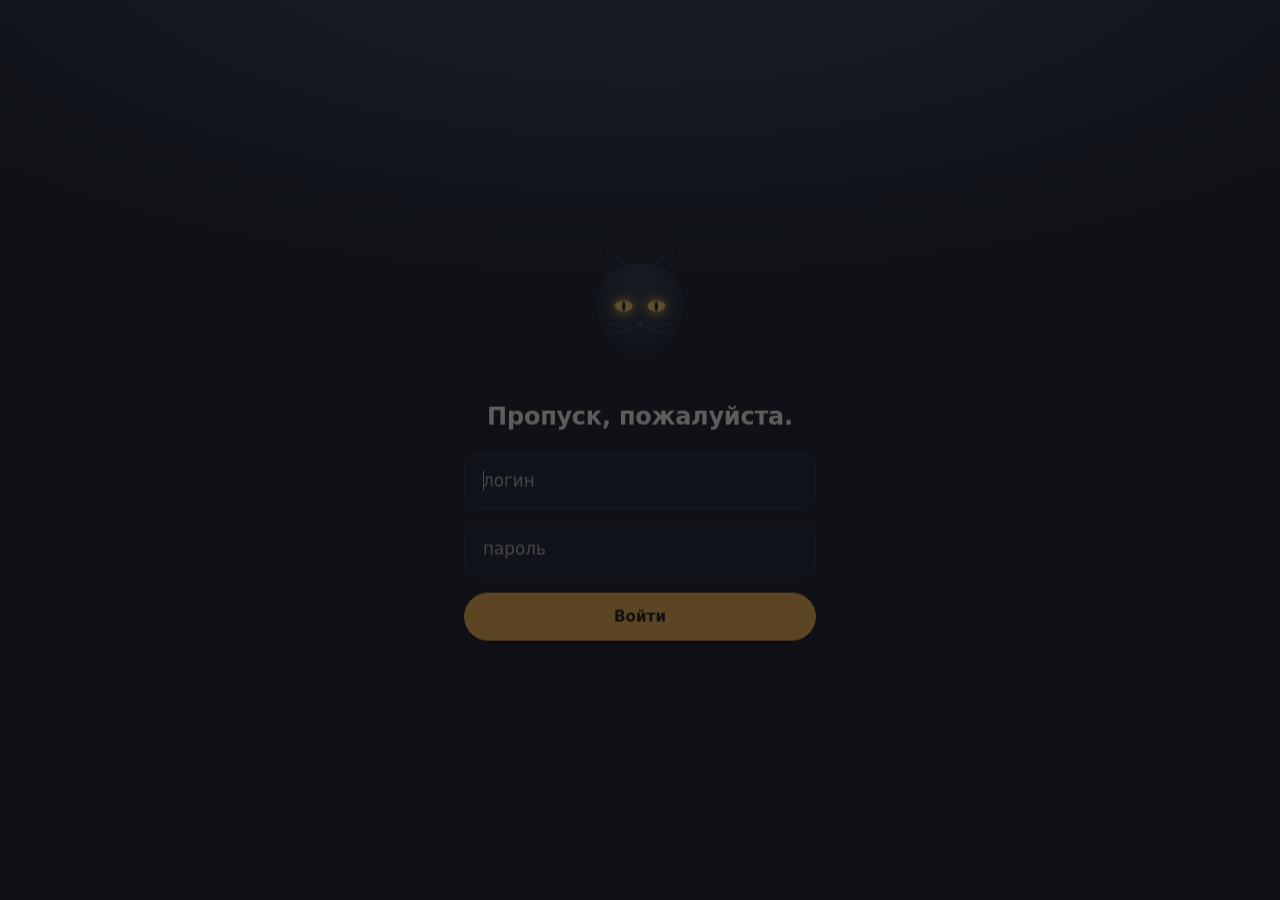
==== commit e1429ee3: "Publish game from source 3191433" ====
--- a/game/index.html
+++ b/game/index.html
@@ -8,13 +8,13 @@
     <meta name="robots" content="noindex, nofollow" />
     <title>Экспедиция</title>
     <link rel="icon" href="/favicon.svg" type="image/svg+xml" />
-    <script type="module" crossorigin src="/game/assets/game-BOIT5CXQ.js"></script>
+    <script type="module" crossorigin src="/game/assets/game-DXtaErKT.js"></script>
     <link rel="modulepreload" crossorigin href="/assets/paths-Dr2Vkqsd.js">
     <link rel="modulepreload" crossorigin href="/assets/access-B24lKLmi.js">
-    <link rel="modulepreload" crossorigin href="/game/assets/defense-runtime-BsOFlrjo.js">
+    <link rel="modulepreload" crossorigin href="/game/assets/defense-runtime-DZIxdNoH.js">
     <link rel="stylesheet" crossorigin href="/assets/paths-DWkbNgxT.css">
     <link rel="stylesheet" crossorigin href="/assets/defense-runtime-CUdD-O8c.css">
-    <link rel="stylesheet" crossorigin href="/game/assets/game-DHZJ5mCf.css">
+    <link rel="stylesheet" crossorigin href="/game/assets/game-Dp5QAaqO.css">
     <link rel="stylesheet" crossorigin href="/assets/base-ruXhoRFw.css">
   </head>
   <body class="game">
--- a/game/assets/game-Dp5QAaqO.css
+++ b/game/assets/game-Dp5QAaqO.css
@@ -0,0 +1 @@
+html,body.game{height:100%;overflow:hidden}.dream-controls{pointer-events:auto;justify-items:end;gap:10px;max-width:min(440px,100vw - 40px);display:grid;position:absolute;bottom:28px;right:24px}.dream-kick-timer{color:#f5e4c4;text-align:center;min-width:4.5em;font:500 1rem var(--font-text);font-variant-numeric:tabular-nums;background:#151c26;border-radius:4px;padding:4px 8px}.dream-kick,.dream-close{pointer-events:auto;cursor:pointer;color:#f5e4c4;font:600 .95rem var(--font-display);background:#28242a;border:1px solid #d6b67c;border-radius:8px;padding:12px 22px;transition:background-color .16s,border-color .16s}.dream-kick:active,.dream-close:active{background-color:#4e3e2e}.dream-kick.is-armed{background:#665135;border-color:#f4cb80}.dream-kick:focus-visible,.dream-close:focus-visible{outline-offset:4px;outline:2px solid #f4cb80}.dream-panel{color:#f4e9d4;pointer-events:auto;scrollbar-color:#93866f #151c26;background:#151c26;border:1px solid #6d7480;border-radius:12px;width:min(660px,100vw - 48px);max-height:calc(100vh - 210px);padding:24px 28px;position:absolute;top:50%;left:50%;overflow:auto;transform:translate(-50%,-50%);box-shadow:0 18px 50px #0009}.dream-panel header{justify-content:space-between;align-items:center;gap:20px;display:flex}.dream-panel h2{font:600 1.2rem var(--font-display);margin:0}.dream-close{padding:10px 14px;font-size:.75rem}.dream-clock{width:min(450px,100vw - 48px)}.dream-clock-large{max-width:290px;margin:24px auto 12px}.dream-clock-large svg{width:100%;display:block}.dream-dial{fill:#f3e6c9;stroke:#a88142;stroke-width:5px}.dream-marks{stroke:#384453;stroke-width:2.5px}.dream-current-hand{stroke:#242937;stroke-width:6px;stroke-linecap:round}.dream-above-hand{stroke:#53798a;stroke-width:4px;stroke-dasharray:5 4}.dream-pin{fill:#a88142}.dream-clock-key{color:#f4e9d4;font:600 .9rem var(--font-text);justify-content:space-between;gap:16px;display:flex}.dream-above-key{color:#b8d6e3}.dream-clock>p:last-child{font:400 .88rem/1.6 var(--font-text)}.dream-nightmare-veil{pointer-events:none;-webkit-backdrop-filter:blur(9px);backdrop-filter:blur(9px);background:#a9b1b34d;position:absolute;inset:0}@media (hover:hover) and (pointer:fine){.dream-kick:hover,.dream-close:hover{background-color:#493b2c;border-color:#f4cb80}}@media (height<=820px){.dream-panel{padding:20px}.dream-clock-large{max-width:210px}}@media (prefers-reduced-motion:reduce){.dream-kick,.dream-close{transition:none}}body.game{background:#000}#gl{touch-action:none;outline:none;width:100%;height:100%;display:block;position:fixed;inset:0}#layers{pointer-events:none;position:fixed;inset:0}#layers>div{pointer-events:none;position:absolute;inset:0}#layers>div[hidden],#layers [hidden]{display:none!important}.label3d{white-space:nowrap;color:var(--accent-strong);font:600 .85rem var(--font-display);background:#0f1116d1;border:1px solid #f2a93b73;border-radius:999px;padding:7px 14px;animation:1.6s ease-in-out infinite label-pulse;position:absolute;top:0;left:0;box-shadow:0 0 24px #f2a93b40}.label3d.is-jeer{font:600 .68rem var(--font-text);letter-spacing:.01em;color:#cfd6e2;box-shadow:none;background:#0c0e13b3;border-color:#8ca0be59;padding:3px 9px;animation:none}.label3d.is-jeer:after{background:#0c0e13b3;border-bottom-color:#8ca0be59;border-right-color:#8ca0be59}.label3d.is-clickable{pointer-events:auto;cursor:pointer}.label3d.is-clickable:hover{color:#fff;border-color:var(--accent-strong)}.label3d:after{content:"";background:#0f1116d1;border-bottom:1px solid #f2a93b73;border-right:1px solid #f2a93b73;width:8px;height:8px;position:absolute;bottom:-5px;left:50%;transform:translate(-50%)rotate(45deg)}.dialog{left:0;right:0;bottom:max(28px, env(safe-area-inset-bottom));-webkit-backdrop-filter:blur(12px);backdrop-filter:blur(12px);border:1px solid var(--line);border-radius:var(--radius);width:min(760px,100% - 40px);box-shadow:var(--shadow);pointer-events:auto;cursor:pointer;-webkit-user-select:none;user-select:none;background:#0f1116e0;grid-template-columns:92px 1fr;gap:16px;margin-inline:auto;padding:14px 40px 14px 14px;display:grid;position:absolute}.dialog.is-shown{animation:rise .35s var(--ease-out) both}.dialog.is-bare{grid-template-columns:1fr}.dialog-portrait{background:var(--bg-raised);border-radius:50%;align-self:center;width:92px;height:92px;margin:0;overflow:hidden}.dialog-portrait svg{width:100%;height:100%;display:block}.dialog-portrait[hidden]{visibility:hidden}.dialog-name{font:700 .75rem var(--font-display);letter-spacing:.08em;text-transform:uppercase;color:var(--accent);margin-bottom:6px}.dialog-text{font:400 1.12rem/1.5 var(--font-text);min-height:3.2em;margin:0}.dialog-more{color:var(--accent);animation:1s ease-in-out infinite bob;position:absolute;bottom:12px;right:16px}.hud-buttons{pointer-events:auto;gap:8px;display:flex;position:absolute;top:16px;right:16px}.hud-btn{border:1px solid var(--line);width:48px;height:48px;color:var(--text);cursor:pointer;-webkit-backdrop-filter:blur(8px);backdrop-filter:blur(8px);pointer-events:auto;transition:border-color .2s, color .2s, transform .2s var(--ease-out);background:#0f1116b8;border-radius:9px;place-items:center;padding:0;display:grid}.hud-btn:hover:not(:disabled){border-color:var(--accent);color:var(--accent-strong);transform:translateY(-1px)}.hud-btn:disabled{opacity:.3;cursor:default}.hud-btn[hidden],.hud-map .icon-close,.hud-map.is-close .icon-map{display:none}.hud-map.is-close .icon-close{display:block}.hud-sound .cross{display:none}.hud-sound.is-off .cross{display:block}.hud-sound.is-off .wave{display:none}.hint{border:1px solid var(--line);width:fit-content;font:600 .95rem var(--font-display);color:var(--text);white-space:nowrap;-webkit-backdrop-filter:blur(8px);backdrop-filter:blur(8px);background:#0f1116d1;border-radius:999px;margin-inline:auto;padding:10px 20px;position:absolute;bottom:150px;left:0;right:0}.hint.is-shown{animation:rise .4s var(--ease-out) both}.pointer-label{border:1px solid var(--line);font:600 .82rem var(--font-display);color:var(--text);white-space:nowrap;pointer-events:none;will-change:transform;background:#0f1116db;border-radius:8px;margin:18px 0 0 18px;padding:4px 10px;position:absolute;top:0;left:0}.map-panel{pointer-events:auto;border:1px solid var(--line);border-radius:var(--radius);background:#0f1116e6;grid-template-rows:auto 1fr;max-width:960px;max-height:640px;margin:auto;display:grid;position:absolute;inset:64px;overflow:hidden}.map-panel header{justify-content:space-between;align-items:center;padding:12px 12px 12px 18px;display:flex}.map-panel h2{font:700 1rem var(--font-display);margin:0}.map-view{border:1px solid var(--line);border-radius:10px;margin:0 16px 16px}.lock-panel{pointer-events:auto;text-align:center;border:1px solid var(--line);border-radius:var(--radius);-webkit-backdrop-filter:blur(10px);backdrop-filter:blur(10px);background:#0f1116e0;width:min(340px,100% - 40px);padding:16px 18px 14px;position:absolute;bottom:20px;right:20px}.lock-panel h2{font:800 .95rem var(--font-display);letter-spacing:.06em;text-transform:uppercase;color:var(--accent);margin:0 0 2px}.lock-sign{color:var(--text-muted);margin:0 0 14px;font-size:.82rem}.lock-dials{justify-content:center;gap:14px;margin-bottom:14px;display:flex}.lock-dial{justify-items:center;gap:4px;display:grid}.lock-dial b{font:700 2rem var(--font-display);min-width:2ch;color:var(--text);font-variant-numeric:tabular-nums;line-height:1.1}.lock-step{cursor:pointer;width:44px;height:30px;color:var(--text-muted);background:var(--bg-raised);border:1px solid var(--line);border-radius:8px;place-items:center;transition:border-color .2s,color .2s;display:grid}.lock-step:hover:not(:disabled){border-color:var(--accent);color:var(--accent-strong)}.lock-step:disabled,.lock-open:disabled{opacity:.4;cursor:default}.lock-actions{gap:10px;display:flex}.lock-actions button{cursor:pointer;font:600 .88rem var(--font-display);color:var(--text);background:var(--bg-raised);border:1px solid var(--line);border-radius:10px;flex:1;padding:10px 12px;transition:border-color .2s,color .2s}.lock-actions button:hover:not(:disabled){border-color:var(--accent);color:var(--accent-strong)}.lock-error{color:#e2685c;margin:10px 0 0;font-size:.82rem}.lock-panel{transition:opacity .3s}.lock-panel.is-top{opacity:0;pointer-events:none}.lock-panel.is-wrong{animation:.4s ease-in-out lock-shake}@keyframes lock-shake{0%,to{transform:translate(0)}25%{transform:translate(-7px)}75%{transform:translate(7px)}}.aca-notebook{pointer-events:auto;cursor:pointer;text-align:left;width:min(268px,100% - 40px);font:inherit;color:inherit;border:1px solid var(--line);border-radius:var(--radius);-webkit-backdrop-filter:blur(10px);backdrop-filter:blur(10px);transition:border-color .2s, opacity .25s, transform .25s var(--ease-out);background:#0f1116db;padding:14px 16px 12px;position:absolute;bottom:20px;right:20px}.aca-notebook:hover{border-color:var(--accent)}.aca-notebook.is-collapsed{opacity:0;pointer-events:none;transform:translateY(12px)}.aca-notebook h2{font:800 .9rem var(--font-display);letter-spacing:.06em;text-transform:uppercase;color:var(--accent);margin:0 0 8px}.aca-marks{gap:6px;margin-bottom:10px;display:flex}.aca-marks i{background:var(--line);height:3px;transition:background .3s var(--ease-out);border-radius:2px;flex:1}.aca-marks i.is-filled{background:var(--accent)}.aca-last{min-height:2.6em;color:var(--text-muted);margin:0;font:400 1.02rem/1.35 Marck Script,cursive}.aca-last.is-fresh{color:var(--text);animation:rise .35s var(--ease-out) both}.aca-deduce{pointer-events:auto;border:1px solid var(--line);border-radius:var(--radius);-webkit-backdrop-filter:blur(10px);backdrop-filter:blur(10px);background:#0f1116e6;flex-direction:column;width:min(1180px,100% - 40px);max-height:calc(100vh - 32px);padding:16px 20px 14px;display:flex;position:absolute;top:max(16px,50% - 360px);left:50%;transform:translate(-50%)}.aca-deduce-body{grid-template-columns:minmax(0,.78fr) minmax(0,1fr);align-items:start;gap:22px;min-height:0;display:grid;overflow-y:auto}.aca-observed h3{font:800 .72rem var(--font-display);letter-spacing:.08em;text-transform:uppercase;color:var(--text-muted);margin:0 0 8px}.aca-notes{flex-direction:column;gap:9px;max-height:min(66vh,580px);margin:0;padding:0 14px 0 0;list-style:none;display:flex;overflow-y:scroll}.aca-notes::-webkit-scrollbar{width:9px}.aca-notes::-webkit-scrollbar-track{background:#ffffff21;border-radius:999px}.aca-notes::-webkit-scrollbar-thumb{background:#f2a93bcc;border-radius:999px}.aca-notes li{color:var(--text);padding-left:15px;font:400 1.14rem/1.32 Marck Script,cursive;position:relative}.aca-notes li:before{content:"—";color:var(--accent);position:absolute;left:0}.aca-status{color:var(--text-muted);align-self:center;max-width:60%;margin-right:auto;font-size:.78rem}.aca-status.is-wrong{color:var(--accent-strong);gap:2px;font:400 1.02rem/1.3 Marck Script,cursive;display:grid}.aca-submit:disabled{opacity:.45;cursor:default}.aca-close{cursor:pointer;width:32px;height:32px;font:400 1.4rem/1 var(--font-display);color:var(--text-muted);border:1px solid var(--line);background:0 0;border-radius:8px;padding:0;transition:border-color .2s,color .2s;position:absolute;top:10px;right:12px}.aca-close:hover{border-color:var(--accent);color:var(--accent-strong)}.aca-deduce h2{font:800 .9rem var(--font-display);letter-spacing:.06em;text-transform:uppercase;color:var(--accent);margin:0 0 10px}.aca-phrase{font:400 1.08rem/1.95 var(--font-text);color:var(--text);white-space:pre-line;margin:0 0 12px}.aca-slot{cursor:pointer;vertical-align:baseline;min-width:104px;color:var(--text);border:0;border-bottom:2px dashed var(--line);background:0 0;border-radius:4px;margin:0 2px;padding:3px 10px;font:400 1.16rem Marck Script,cursive;transition:border-color .2s,background .2s}.aca-deduce.is-picking .aca-slot{border-bottom-color:var(--accent);background:#f2a93b12}.aca-chip.is-picked{border-color:var(--accent);color:var(--accent-strong);background:#f2a93b29;box-shadow:0 0 0 2px #f2a93b40}.aca-slot.is-filled{border-bottom-style:solid;border-bottom-color:var(--accent);background:#f2a93b1a}.aca-deduce.is-dragging .aca-slot{border-bottom-color:var(--accent);background:#f2a93b12}.aca-slot.is-over{background:#f2a93b42;box-shadow:0 0 0 2px #f2a93b73}.aca-chips{flex-wrap:wrap;gap:7px;min-height:2.4em;margin-bottom:14px;display:flex}.aca-chip,.aca-ghost{cursor:grab;color:var(--text);background:var(--bg-raised);border:1px solid var(--line);border-radius:999px;padding:5px 13px;font:400 1.16rem Marck Script,cursive;transition:border-color .2s,color .2s}.aca-chip:hover{border-color:var(--accent);color:var(--accent-strong)}.aca-ghost{pointer-events:none;z-index:40;opacity:.94;box-shadow:var(--shadow);margin:-16px 0 0 -40px;position:fixed;top:0;left:0}.aca-actions{justify-content:flex-end;gap:10px;display:flex}.aca-actions button,.aca-clear{cursor:pointer;font:600 .88rem var(--font-display);color:var(--text);background:var(--bg-raised);border:1px solid var(--line);border-radius:10px;padding:9px 18px;transition:border-color .2s,color .2s}.aca-actions button:hover,.aca-clear:hover{border-color:var(--accent);color:var(--accent-strong)}.aca-submit{border-color:#f2a93b80!important}.aca-spell{pointer-events:auto;border:1px solid var(--line);border-radius:var(--radius);-webkit-backdrop-filter:blur(10px);backdrop-filter:blur(10px);background:#0f1116ed;width:min(880px,100% - 40px);padding:18px 20px 16px;position:absolute;top:50%;left:50%;transform:translate(-50%,-50%)}.aca-spell h2{font:800 .9rem var(--font-display);letter-spacing:.06em;text-transform:uppercase;color:var(--accent);margin:0 0 12px}.aca-spell-body{grid-template-columns:minmax(0,1.05fr) minmax(0,1fr);align-items:start;gap:20px;display:grid}.aca-recipe{border:1px solid var(--line);border-radius:8px;width:100%;height:auto}.aca-spell-hint{color:var(--text-muted);margin:0 0 12px;font-size:.82rem}.aca-letters{flex-wrap:wrap;gap:8px;margin-bottom:16px;display:flex}.aca-letter{cursor:pointer;width:52px;height:52px;font:700 1.5rem var(--font-display);color:var(--text);background:var(--bg-raised);border:1px solid var(--line);border-radius:10px;transition:border-color .2s,opacity .2s}.aca-letter:hover{border-color:var(--accent);color:var(--accent-strong)}.aca-letter.is-used{opacity:.25}.aca-spell .aca-word{min-height:2.1em;font:700 1.5rem var(--font-display);letter-spacing:.22em;color:var(--accent-strong);background:var(--bg-raised);border:1px solid var(--line);border-radius:10px;margin-bottom:14px;padding:8px 12px}.aca-deduce.is-wrong{animation:.4s ease-in-out deduce-shake}.aca-spell.is-wrong{animation:.4s ease-in-out spell-shake}@keyframes deduce-shake{0%,to{transform:translate(-50%)}25%{transform:translate(calc(-50% - 7px))}75%{transform:translate(calc(7px - 50%))}}@keyframes spell-shake{0%,to{transform:translate(-50%,-50%)}25%{transform:translate(calc(-50% - 7px),-50%)}75%{transform:translate(calc(7px - 50%),-50%)}}.inv{pointer-events:auto;border:1px solid var(--line);border-radius:var(--radius);box-shadow:var(--shadow);-webkit-backdrop-filter:blur(4px);backdrop-filter:blur(4px);background:#0f1116db;padding:10px 12px 12px;position:absolute;bottom:16px;left:16px}.inv h2{font:800 .72rem var(--font-display);letter-spacing:.08em;text-transform:uppercase;color:var(--accent);margin:0 0 8px}.inv-slots{gap:8px;margin:0;padding:0;list-style:none;display:flex}.inv-cell{display:none}.inv-cell.is-filled{cursor:pointer;background:var(--bg-raised);border:1px solid var(--line);width:74px;color:var(--text-muted);border-radius:10px;justify-items:center;gap:4px;padding:6px 4px 5px;transition:border-color .2s,color .2s,transform .15s;display:grid}.inv-cell.is-filled:hover{border-color:var(--accent);color:var(--text);transform:translateY(-2px)}.inv-cell.is-held{border-color:var(--accent-strong);color:var(--accent-strong);animation:1.6s ease-in-out infinite inv-held}.inv-cell canvas{width:44px;height:44px;display:block}.inv-cell b{font:600 .6rem/1.1 var(--font-text);letter-spacing:0;text-align:center;overflow-wrap:anywhere}.inv.is-dragging .inv-cell.is-held{opacity:.4}.inv-ghost{z-index:40;pointer-events:none;filter:drop-shadow(0 6px 12px #00000080);margin:-22px 0 0 -22px;position:fixed;top:0;left:0}.inv-ghost canvas{width:44px;height:44px;display:block}@keyframes inv-held{0%,to{box-shadow:0 0 #f2a93b00}50%{box-shadow:0 0 16px #f2a93b73}}#layers>#confirm{pointer-events:auto;-webkit-backdrop-filter:blur(4px);backdrop-filter:blur(4px);background:#08090c9e;place-items:center;display:grid}.confirm{text-align:center;border:1px solid var(--line);border-radius:var(--radius);width:min(420px,100% - 40px);box-shadow:var(--shadow);background:#0f1116f5;padding:22px 24px 18px}.confirm h2{font:800 1.05rem var(--font-display);color:var(--accent);margin:0 0 8px}.confirm p{font:400 .95rem/1.5 var(--font-text);color:var(--text-muted);margin:0 0 18px}.confirm-actions{gap:10px;display:flex}.confirm-actions button{cursor:pointer;font:600 .9rem var(--font-display);color:var(--text);background:var(--bg-raised);border:1px solid var(--line);border-radius:10px;flex:1;padding:11px 12px;transition:border-color .2s,color .2s}.confirm-actions button:hover{border-color:var(--accent);color:var(--accent-strong)}.confirm-yes{border-color:#f2a93b80!important}.legend{pointer-events:auto;border:1px solid var(--line);border-radius:var(--radius);-webkit-backdrop-filter:blur(10px);backdrop-filter:blur(10px);background:#0f1116bd;width:270px;max-height:calc(100dvh - 96px);padding:16px 18px 14px;position:absolute;top:76px;right:20px;overflow-y:auto}.legend h2{font:800 1rem var(--font-display);letter-spacing:.06em;text-transform:uppercase;color:var(--accent);margin:0 0 2px}.legend-sub{color:var(--text-muted);margin:0 0 12px;font-size:.8rem}.legend ol{gap:2px;margin:0;padding:0;list-style:none;display:grid}.legend li{color:var(--text-muted);border-radius:8px;grid-template-columns:22px 1fr 12px;align-items:center;gap:8px;padding:4px 8px;font-size:.9rem;transition:background .2s;display:grid}.legend .num{font:600 .72rem var(--font-display)}.legend .dot{background:0 0;border-radius:50%;width:8px;height:8px}.legend li.is-open{color:var(--text)}.legend li.is-open .dot{background:var(--text-muted)}.legend li.is-next{color:var(--accent-strong);cursor:pointer;background:#f2a93b1a}.legend li.is-next:hover{background:#f2a93b33}.legend li.is-next .dot{background:var(--accent);animation:1.6s ease-in-out infinite pulse}.legend li.is-hover{background:#ffffff12}.legend li.is-replay{cursor:pointer;min-height:30px}.legend li.is-replay:focus-visible{outline:2px solid var(--accent);outline-offset:2px}@media (hover:hover) and (pointer:fine){.legend li.is-replay:hover{background:#ffffff12}}.legend-reward{width:100%;min-height:42px;font:600 .82rem var(--font-display);color:var(--text);cursor:pointer;background:#28271e;border:1px solid #a5884f;border-radius:5px;margin-bottom:12px}.legend-reward[hidden]{display:none}.legend-foot{color:var(--text-muted);margin:12px 0 0;font-size:.74rem}#layers>#loading{pointer-events:auto;background:radial-gradient(120% 70% at 50% -10%, var(--bg-glow) 0%, var(--bg) 60%) var(--bg);place-items:center;display:grid}.loading{width:min(440px,100% - 40px)}.loading-title{font:700 1.5rem var(--font-display);text-wrap:balance;margin:0 0 18px}.loading-bar{background:var(--bg-raised);border:1px solid var(--line);border-radius:999px;height:10px;overflow:hidden}.loading-bar i{background:linear-gradient(90deg, var(--accent), var(--accent-strong));width:0;height:100%;transition:width .25s var(--ease-out);display:block}.loading-log{font:400 .95rem/1.8 var(--font-text);color:var(--text-muted);min-height:10.8em;margin:16px 0 0;padding:0;list-style:none}.loading-log li{border-bottom:1px dashed var(--line);animation:rise .3s var(--ease-out) both;justify-content:space-between;gap:12px;display:flex}.loading-log li span:before{content:"— "}.loading-log em{color:var(--accent);font-style:normal}.loading-status{min-height:1.6em;color:var(--text);margin:14px 0 0}.loading-start{margin-top:6px}#fade{opacity:1;background:#000}.dev{pointer-events:auto;border:1px solid var(--line);width:420px;max-height:calc(100% - 32px);color:var(--text);background:#0a0c10f2;border-radius:12px;padding:14px;font:12px/1.5 ui-monospace,SFMono-Regular,Menlo,monospace;position:absolute;top:16px;left:16px;overflow:auto}.dev h2{font:700 .85rem var(--font-display);margin:0 0 10px}.dev table{border-collapse:collapse;width:100%}.dev td{border-bottom:1px solid var(--line);vertical-align:middle;padding:3px 4px}.dev button,.dev select,.dev input[type=range]{font:inherit;border:1px solid var(--line);background:var(--bg-raised);color:var(--text);cursor:pointer;border-radius:6px;padding:2px 8px}.dev button:hover:not(:disabled){border-color:var(--accent)}.dev button:disabled{opacity:.4;cursor:default}.dev .row{flex-wrap:wrap;align-items:center;gap:10px;margin-top:10px;display:flex}.dev .muted{color:var(--text-muted)}.fps{color:#9df59d;pointer-events:none;z-index:10;background:#000000a6;border-radius:6px;padding:4px 8px;font:12px ui-monospace,monospace;position:fixed;bottom:16px;left:16px}.gl-saving{pointer-events:auto;background:#0f11168c;place-items:center;transition:opacity .25s linear;display:grid;position:absolute;inset:0}.gl-saving-box{text-align:center;width:min(440px,100% - 40px)}.gl-saving h2{font:700 1.5rem var(--font-display);margin:0 0 18px}.gl-saving-bar{background:var(--bg-raised);border:1px solid var(--line);border-radius:999px;height:10px;overflow:hidden}.gl-saving-bar i{background:linear-gradient(90deg, var(--accent), var(--accent-strong));width:0;height:100%;display:block}.gl-saving-step{min-height:1.6em;font:400 .95rem var(--font-text);color:var(--text-muted);margin:14px 0 0}.gl-saving.is-torn{opacity:0}.gl-saving.is-torn .gl-saving-box{animation:.25s ease-in forwards gl-tear}@keyframes gl-tear{to{filter:blur(6px);transform:translateY(-28px)scaleY(.2)}}.gl-paws{pointer-events:none;position:absolute;inset:0}.gl-paw{opacity:0;width:46px;height:41px;margin:-20px 0 0 -23px;animation:1.1s ease-out forwards gl-paw-step;position:absolute}.gl-paw:before{content:"";background:#ffffffe0;border-radius:50%;width:9px;height:9px;position:absolute;top:0;left:4px;box-shadow:11px -3px #ffffffe0,22px -3px #ffffffe0,32px 1px #ffffffe0}.gl-paw:after{content:"";background:#ffffffe0;border-radius:50% 50% 46% 46%;position:absolute;inset:15px 5px 0}.gl-paw[data-paw="1"]{animation-delay:90ms}.gl-paw[data-paw="2"]{animation-delay:.18s}.gl-paw[data-paw="3"]{animation-delay:.27s}.gl-paw[data-paw="4"]{animation-delay:.36s}@keyframes gl-paw-step{0%{opacity:0}12%{opacity:1}to{opacity:.8}}.gl-console{pointer-events:auto;color:var(--text-muted);font:400 .92rem/1.55 var(--font-mono);background:#07080b;grid-template-rows:auto 1fr auto;gap:10px;padding:22px clamp(18px,5vw,64px) 176px;display:grid;position:absolute;inset:0}.gl-head{border-bottom:1px solid var(--line);padding-bottom:12px}.gl-head h2{font:400 1.5rem var(--font-glitch);letter-spacing:.04em;color:var(--accent-strong);text-transform:uppercase;margin:0 0 10px}.gl-about{max-width:78ch;margin:0}.gl-about p{opacity:.8;margin:0}.gl-help-hint{color:var(--accent);opacity:1!important;margin-top:6px!important}.gl-log{white-space:pre-wrap;overflow-wrap:anywhere;-webkit-user-select:text;user-select:text;cursor:text;overflow-y:auto}.gl-log ::selection{background:var(--accent);color:var(--accent-ink)}.gl-log::selection{background:var(--accent);color:var(--accent-ink)}.gl-line{min-height:1.55em}.gl-line.is-echo{color:var(--accent-strong)}.gl-line.is-reject{color:var(--danger)}.gl-form{border-top:1px solid var(--line);align-items:center;gap:10px;padding-top:12px;display:flex}.gl-prompt{color:var(--accent);white-space:nowrap}.gl-console.is-editing .gl-prompt{color:var(--accent-strong)}.gl-input{font:inherit;color:var(--text);caret-color:var(--accent-strong);background:0 0;border:0;outline:none;flex:1}.gl-form.is-busy{opacity:.45}.gl-report{pointer-events:auto;border:1px solid var(--line);border-radius:var(--radius);width:min(720px,100% - 40px);max-height:calc(100vh - 32px);box-shadow:var(--shadow);background:#0f1116f7;padding:20px 22px 18px;position:absolute;top:50%;left:50%;overflow:auto;transform:translate(-50%,-50%)}.gl-report h2{font:700 1.1rem var(--font-display);color:var(--accent);margin:0 0 14px}.gl-report h3{font:600 .74rem var(--font-display);letter-spacing:.08em;text-transform:uppercase;color:var(--text-muted);margin:0 0 8px}.gl-cards{flex-direction:column;gap:6px;margin:0 0 16px;padding:0;list-style:none;display:flex}.gl-card,.gl-ghost{cursor:grab;font:400 .95rem var(--font-text);color:var(--text);background:var(--bg-raised);border:1px solid var(--line);border-radius:10px;align-items:center;gap:12px;padding:9px 14px;transition:border-color .2s,background .2s;display:flex}.gl-card:hover{border-color:var(--accent)}.gl-card.is-over{border-color:var(--accent-strong);background:#f2a93b1f}.gl-card.is-picked{border-color:var(--accent-strong);color:var(--accent-strong)}.gl-report.is-picking .gl-card{border-style:dashed}.gl-num{min-width:1.2em;font:600 .9rem var(--font-mono);color:var(--accent)}.gl-ghost{pointer-events:none;z-index:40;opacity:.94;box-shadow:var(--shadow);margin:-18px 0 0 -120px;position:fixed;top:0;left:0}.gl-field{margin-bottom:14px}.gl-opts{flex-wrap:wrap;gap:8px;display:flex}.gl-opt{cursor:pointer;font:400 .9rem var(--font-text);color:var(--text);background:var(--bg-raised);border:1px solid var(--line);border-radius:999px;padding:7px 14px;transition:border-color .2s,color .2s}.gl-opt:hover{border-color:var(--accent)}.gl-opt.is-on{border-color:var(--accent-strong);color:var(--accent-ink);background:var(--accent)}.gl-report-actions{justify-content:flex-end;align-items:center;gap:12px;display:flex}.gl-report-status{font:400 .86rem var(--font-text);color:var(--text-muted);flex:1}.gl-report-status.is-wrong{color:var(--danger)}.gl-submit{cursor:pointer;font:600 .88rem var(--font-display);color:var(--text);background:var(--bg-raised);border:1px solid var(--line);border-radius:10px;padding:9px 18px;transition:border-color .2s,color .2s}.gl-submit:hover:not(:disabled){border-color:var(--accent);color:var(--accent-strong)}.gl-submit:disabled{opacity:.4;cursor:default}.gl-report.is-wrong{animation:.4s ease-in-out gl-report-shake}@keyframes gl-report-shake{0%,to{transform:translate(-50%,-50%)}25%{transform:translate(calc(-50% - 7px),-50%)}75%{transform:translate(calc(7px - 50%),-50%)}}#layers>#fatal{pointer-events:auto;background:var(--bg);place-items:center;display:grid}.fatal{text-align:center;flex-direction:column;align-items:center;max-width:22rem;display:flex}@keyframes pulse{0%,to{opacity:1;transform:scale(1)}50%{opacity:.55;transform:scale(1.5)}}@keyframes bob{0%,to{transform:translate(0)}50%{transform:translate(4px)}}@keyframes label-pulse{0%,to{box-shadow:0 0 18px #f2a93b33}50%{box-shadow:0 0 30px #f2a93b80}}@media (prefers-reduced-motion:reduce){.dialog.is-shown,.hint.is-shown,.loading-log li,.label3d,.dialog-more,.legend li.is-next .dot,.lock-panel.is-wrong,.aca-deduce.is-wrong,.aca-spell.is-wrong,.aca-last.is-fresh{animation:none}.inv-cell.is-held{animation:none;box-shadow:0 0 16px #f2a93b73}.gl-paw{opacity:.7;animation:none}.gl-saving.is-torn .gl-saving-box,.gl-report.is-wrong{animation:none}}.tr-grid{pointer-events:auto;border:1px solid var(--line);border-radius:var(--radius);-webkit-backdrop-filter:blur(10px);backdrop-filter:blur(10px);background:#0f1116e6;flex-direction:column;width:min(1140px,100% - 36px);max-height:min(100vh - 28px,50vh + 326px);padding:14px 18px 12px;display:flex;position:absolute;top:max(14px,50% - 340px);left:50%;transform:translate(-50%)}.tr-head{grid-template-columns:1fr auto;align-items:start;gap:4px 16px;display:grid;position:relative}.tr-head h2{font:800 1.05rem var(--font-display);margin:0}.tr-rule{font:700 .9rem/1.3 var(--font-display);color:var(--accent);border:1px solid var(--accent);background:#f2a93b14;border-radius:7px;grid-column:1;margin:2px 0 8px;padding:7px 11px}.tr-ticket{opacity:.92;border-radius:5px;grid-area:1/2/span 2;width:170px;height:auto}.tr-close{width:30px;height:30px;color:var(--text-muted);cursor:pointer;background:0 0;border:0;font-size:1.25rem;position:absolute;top:-4px;right:-4px}.tr-close:hover{color:var(--text)}.tr-body{grid-template-columns:minmax(0,1fr) minmax(0,.82fr);align-items:start;gap:20px;min-height:0;display:grid;overflow-y:auto}.tr-table{border-collapse:collapse;width:100%}.tr-table th{font:700 .72rem var(--font-display);color:var(--text-muted);white-space:nowrap;padding:4px 6px}.tr-table th[scope=row]{text-align:right}.tr-corner{text-align:left!important}.tr-liar-head{color:var(--accent)!important}.tr-table td{padding:2px}.tr-cell,.tr-liar{border:1px solid var(--line);width:100%;min-width:38px;height:38px;color:var(--text);font:700 1.05rem var(--font-display);cursor:pointer;background:#ffffff0d;border-radius:5px;justify-content:center;align-items:center;display:flex}.tr-cell:hover,.tr-liar:hover{background:#ffffff1c}.tr-cell.is-yes{border-color:var(--accent);color:var(--accent);background:#f2a93b33}.tr-cell.is-no{color:var(--text-muted)}.tr-cell.is-no.is-auto{color:#ffffff47;background:#ffffff05}.tr-liar-cell{padding-left:12px!important}.tr-liar{border-radius:999px}.tr-liar.is-on{color:#ffb3aa;background:#d64e4247;border-color:#d64e42}.tr-liar.is-on:after{content:"●"}.tr-dirs{font:400 .76rem var(--font-body);color:var(--text-muted);margin:8px 0 0}.tr-actions{align-items:center;gap:12px;margin-top:12px;display:flex}.tr-clear{font:700 .84rem var(--font-display);color:var(--text-muted);border:1px solid var(--line);cursor:pointer;background:0 0;border-radius:8px;margin-left:auto;padding:8px 16px}.tr-clear:hover{color:var(--text);border-color:var(--text-muted)}.tr-submit{font:700 .88rem var(--font-display);background:var(--accent);color:#1a1205;cursor:pointer;border:0;border-radius:8px;padding:8px 20px}.tr-submit:hover{filter:brightness(1.08)}.tr-status{font:400 .86rem var(--font-body);color:var(--text-muted)}.tr-status.is-wrong{color:#ff9b8f}.tr-right h3{font:800 .7rem var(--font-display);letter-spacing:.08em;text-transform:uppercase;color:var(--text-muted);margin:0 0 6px}.tr-right h3+ul+h3{margin-top:14px}.tr-heard,.tr-seen{flex-direction:column;gap:7px;margin:0 0 4px;padding:0;list-style:none;display:flex}.tr-heard li,.tr-seen li{font:400 .87rem/1.32 var(--font-body);color:var(--text)}.tr-heard li b{font:700 .72rem var(--font-display);color:var(--accent);display:block}.tr-seen li span{color:var(--text-muted)}.tr-manifest{border-collapse:collapse;font:400 .8rem var(--font-body);margin:5px 0 0}.tr-manifest td{color:var(--text);padding:1px 12px 1px 0}.tr-manifest td:last-child{color:var(--accent)}.tr-open{pointer-events:auto;cursor:pointer;filter:drop-shadow(0 6px 16px #00000080);transition:transform .16s var(--ease-out);background:0 0;border:0;padding:0;line-height:0;position:absolute;bottom:18px;left:18px}.tr-open canvas{border-radius:6px;width:176px;height:auto;display:block}.tr-open:hover{transform:translateY(-3px)rotate(-1.2deg)}.tr-grid.is-shake{animation:.4s ease-in-out tr-shake}@keyframes tr-shake{0%,to{transform:translate(-50%)}25%{transform:translate(calc(-50% - 7px))}75%{transform:translate(calc(7px - 50%))}}@media (prefers-reduced-motion:reduce){.tr-grid.is-shake{animation:none}.tr-open{transition:none}.tr-open:hover{transform:none}}.dp-slate,.dp-table,.dp-lock{pointer-events:auto;border:1px solid var(--line);border-radius:var(--radius);-webkit-backdrop-filter:blur(10px);backdrop-filter:blur(10px);background:#0f1116e6;flex-direction:column;gap:10px;max-height:min(100vh - 200px,50vh + 286px);padding:14px 18px;display:flex;position:absolute;top:max(14px,50% - 300px);left:50%;transform:translate(-50%)}.dp-slate{width:min(420px,100% - 36px)}.dp-table{width:min(680px,100% - 36px)}.dp-lock{width:min(460px,100% - 36px)}.dp-head{justify-content:space-between;align-items:center;display:flex;position:relative}.dp-title{font:800 1.02rem var(--font-display);letter-spacing:.06em}.dp-close{width:30px;height:30px;color:var(--text-muted);cursor:pointer;background:0 0;border:0;font-size:1.25rem;line-height:1}.dp-close:hover{color:var(--accent-strong)}.dp-body{flex-direction:column;gap:10px;min-height:0;display:flex}.dp-line{grid-template-columns:18px 1fr repeat(3,40px);align-items:center;gap:8px;display:grid}.dp-num{font:700 .85rem var(--font-display);color:var(--text-muted)}.dp-mark{letter-spacing:.34em;min-height:38px;font:600 1.35rem var(--font-mono);color:var(--accent-strong);border:1px solid var(--line);background:#080a0ebf;border-radius:7px;align-items:center;padding:7px 12px;display:flex}.dp-key,.dp-turn,.dp-wipe,.dp-submit{cursor:pointer;min-height:38px;color:var(--text);border:1px solid var(--line);font:700 1rem var(--font-display);background:#0f1116b8;border-radius:7px;padding:6px 10px;transition:border-color .18s,color .18s}.dp-key:hover,.dp-turn:hover,.dp-wipe:hover,.dp-submit:hover{border-color:var(--accent);color:var(--accent-strong)}.dp-wipe{align-self:flex-start;font-size:.86rem}.dp-grid{grid-template-columns:repeat(3,1fr);gap:4px 18px;min-height:0;padding-right:6px;display:grid;overflow-y:scroll}.dp-cell{border-bottom:1px solid #ffffff0f;align-items:baseline;gap:10px;padding:3px 8px;display:flex}.dp-cell b{min-width:1.1em;font:700 1rem var(--font-display);color:var(--accent-strong)}.dp-cell span{font:500 1.05rem var(--font-mono);letter-spacing:.22em;color:var(--text)}.dp-drums{justify-content:center;gap:14px;display:flex}.dp-drum{flex-direction:column;align-items:center;gap:6px;display:flex}.dp-face{width:74px;height:74px;font:800 2.1rem var(--font-display);color:var(--accent-strong);border:1px solid var(--line);background:#080a0ecc;border-radius:9px;justify-content:center;align-items:center;display:flex}.dp-turn{width:74px}.dp-submit{align-self:center;padding:8px 22px}.dp-status{text-align:center;min-height:1.2em;font:500 .9rem var(--font-mono);color:var(--text-muted)}.dp-status.is-wrong{color:var(--accent-strong)}.dp-lock.is-shake{animation:.4s ease-in-out dp-shake}@keyframes dp-shake{0%,to{transform:translate(-50%)}25%{transform:translate(calc(-50% - 7px))}75%{transform:translate(calc(7px - 50%))}}.dp-open{pointer-events:auto;cursor:pointer;color:var(--accent-strong);font:700 .86rem var(--font-display);letter-spacing:.04em;transition:transform .16s var(--ease-out), border-color .18s;background:#0f1116d9;border:1px solid #f2a93b73;border-radius:8px;padding:9px 14px;position:absolute;bottom:196px;right:22px}.dp-open:hover{border-color:var(--accent);transform:translateY(-3px)}@media (prefers-reduced-motion:reduce){.dp-lock.is-shake{animation:none}.dp-open,.dp-key,.dp-turn,.dp-wipe,.dp-submit{transition:none}.dp-open:hover{transform:none}}.dp-air{pointer-events:none;border:1px solid var(--line);-webkit-backdrop-filter:blur(8px);backdrop-filter:blur(8px);background:#0f1116c7;border-radius:999px;align-items:center;gap:10px;padding:7px 14px;display:flex;position:absolute;top:18px;left:50%;transform:translate(-50%)}.dp-air-label{font:700 .78rem var(--font-display);letter-spacing:.1em;text-transform:uppercase;color:var(--text-muted)}.dp-air-track{background:#080a0ed9;border-radius:999px;width:220px;height:10px;overflow:hidden}.dp-air-track i{transform-origin:0;background:linear-gradient(90deg,#6fbf7a,#9fd66a);width:100%;height:100%;transition:background .3s;display:block}.dp-air.is-low .dp-air-track i{background:linear-gradient(90deg,#d8543a,#e8863a);animation:.9s ease-in-out infinite dp-air-pulse}.dp-air.is-low .dp-air-label{color:var(--accent-strong)}@keyframes dp-air-pulse{0%,to{opacity:1}50%{opacity:.45}}@media (prefers-reduced-motion:reduce){.dp-air.is-low .dp-air-track i{animation:none}}.dr-panel{pointer-events:auto;color:#eee4d8;background:#131112f7;border:1px solid #d96b5680;border-radius:12px;flex-direction:column;gap:12px;width:min(1180px,100% - 36px);max-height:calc(100vh - 100px);padding:18px 22px 22px;display:flex;position:absolute;top:74px;left:50%;overflow:auto;transform:translate(-50%);box-shadow:0 18px 70px #0009}.dr-head{justify-content:space-between;align-items:center;gap:20px;display:flex}.dr-head h2{font:800 1.1rem var(--font-display);letter-spacing:.04em;margin:0}.dr-close{color:#d5b1a6;cursor:pointer;background:0 0;border:0;font-size:1.8rem;line-height:1}.dr-close:hover{color:#fff}.dr-reference{width:min(640px,100% - 36px)}.dr-reference-body{color:#302726;background:#bdad9b;border:1px solid #66504b;padding:22px}.dr-reference-body strong{font:700 .82rem var(--font-display)}.dr-reference-strip{height:76px;margin:14px 0}.dr-reference-body .dr-cross-reference{height:58px;font:700 58px/58px var(--font-mono)}.dr-reference-body p{font:500 .9rem/1.5 var(--font-text);margin:15px 0}.dr-develop-layout{grid-template-columns:minmax(0,1.15fr) minmax(320px,.85fr);gap:22px;min-height:0;display:grid}.dr-negative-wrap{min-width:0}.dr-negative{aspect-ratio:8/5;background:linear-gradient(#ded8c6 0 36%,#9d9b8a 62%,#555d5e 100%);border:8px solid #26201e;position:relative;overflow:hidden;box-shadow:inset 0 0 90px #18191f9e}.dr-landscape{position:absolute;inset:0;overflow:hidden}.dr-hill{background:#343e45;border-radius:52% 52% 0 0;width:62%;height:75%;position:absolute;bottom:-31%}.dr-hill-left{left:-8%;transform:rotate(-7deg)}.dr-hill-right{right:-8%;transform:rotate(7deg)}.dr-flag{background:#15191d;width:3px;height:18%;position:absolute;top:42%;left:50%}.dr-flag:after{content:"";border-top:12px solid #b74a3f;border-right:23px solid #0000;position:absolute;top:0;left:3px}.dr-coordinate{white-space:nowrap;font:800 1.1rem var(--font-display);color:#171d1e;background:#ece1c5f0;border-radius:4px;padding:7px 12px;position:absolute;top:70%;left:50%;transform:translate(-50%)}.dr-caption{color:#bba99f;font:600 .77rem var(--font-display);letter-spacing:.08em;text-transform:uppercase;margin:7px 0 0}.dr-workspace{flex-direction:column;gap:10px;min-width:0;display:flex}.dr-card{color:#302726;background:#bdad9b;border:1px solid #66504b;padding:10px 12px}.dr-card strong{font:700 .74rem var(--font-display);letter-spacing:.05em}.dr-strip{border:1px solid #5b4b47;height:48px;margin:7px 0;display:flex}.dr-strip i{flex:1}.dr-cross-reference,.dr-cross-live{text-align:center;height:28px;font:700 31px/28px var(--font-mono)}.dr-sliders{gap:9px;margin-top:3px;display:grid}.dr-slider{font:600 .82rem var(--font-display);grid-template-columns:118px 1fr;align-items:center;gap:12px;display:grid}.dr-slider input{accent-color:#d0715e;cursor:pointer;width:100%}.dr-guide{color:#baaaa1;font:500 .83rem/1.45 var(--font-text);margin:0}.dr-take{color:#fff2e9;cursor:pointer;font:700 .85rem var(--font-display);background:#5f2925;border:1px solid #b46657;border-radius:7px;align-self:flex-start;padding:10px 15px}.dr-take:hover{background:#78352e}.dr-take:focus-visible{outline-offset:2px;outline:2px solid #fff2e9}.dr-take:disabled{opacity:.4;cursor:default}.dr-feedback{color:#f0ae9a;min-height:1.2em;font:600 .8rem var(--font-text);margin:0}.dr-mix-body{flex-direction:column;gap:15px;display:flex}.dr-mix-card{color:#2f2824;background:#cbbba3;border:2px solid #6e5d4e;align-items:center;gap:16px;padding:14px 18px;display:flex}.dr-mix-card strong{font:800 .92rem var(--font-display);white-space:nowrap}.dr-mix-card p{font:500 .8rem/1.5 var(--font-text);margin:0}.dr-mix-card b{font:800 1.4rem var(--font-display);white-space:nowrap}.dr-mix-card span{font:700 .74rem var(--font-display);white-space:nowrap}.dr-mix-bench{grid-template-columns:1fr 280px;gap:20px;display:grid}.dr-mix-cups{gap:14px;display:grid}.dr-mix-row{align-items:center;gap:10px;display:flex}.dr-mix-row strong{min-width:125px;font:800 .83rem var(--font-display)}.dr-mix-cup{color:#fff2df;min-width:88px;min-height:90px;font:800 .79rem var(--font-display);cursor:grab;touch-action:none;-webkit-user-select:none;user-select:none;background:#67594c;border:2px solid #9a8977;border-radius:4px 4px 12px 12px;padding:38px 6px 8px;position:relative}.dr-mix-cup:before{content:"";background:#dcac6db3;border-radius:2px;height:26px;position:absolute;top:7px;left:10px;right:10px}.dr-mix-cup.is-water:before{background:#85afb5cc}.dr-mix-cup.is-selected{border-color:#efcb94}.dr-mix-cup:focus-visible{outline-offset:3px;outline:2px solid #fff}.dr-mix-jug{text-align:center;background:#202b2d;border:3px solid #8b9d9e;border-top-width:8px;border-radius:8px 8px 28px 28px;flex-direction:column;gap:9px;min-height:208px;padding:13px;display:flex}.dr-mix-jug strong{font:800 .84rem var(--font-display)}.dr-mix-jug p{font:600 .72rem/1.35 var(--font-text);margin:0}.dr-mix-liquid{background:repeating-linear-gradient(0deg,#0000 0 22px,#eae0cb59 22px 23px);border:1px solid #809094;flex:1;min-height:110px;position:relative;overflow:hidden}.dr-mix-liquid i,.dr-mix-liquid b{position:absolute;bottom:0;left:0;right:0}.dr-mix-liquid i{background:#84aeb4b3}.dr-mix-liquid b{background:#c08351d9}.dr-tray-body{flex-direction:column;gap:14px;display:flex}.dr-baths{grid-template-columns:repeat(4,minmax(0,1fr));gap:12px;display:grid}.dr-bath{text-align:left;color:#e3d5c3;cursor:default;background:#292d2d;border:2px solid #5b5652;border-radius:6px;flex-direction:column;gap:11px;min-height:112px;padding:13px;display:flex}.dr-bath strong{font:800 .9rem var(--font-display)}.dr-bath span{font:500 .78rem/1.35 var(--font-text);color:#c4b7ac}.dr-bath.is-current{background:#3b302b;border-color:#e1a26e}.dr-bath.is-done{border-color:#7b8277}.dr-bath.is-next{background:#474037;border-color:#edc38d;box-shadow:0 0 0 3px #e1a26e29}.dr-dry{font:800 .9rem var(--font-display);background:repeating-linear-gradient(90deg,#313433 0 12px,#454948 12px 14px);justify-content:center;align-items:center}.dr-bath:focus-visible{outline-offset:3px;outline:2px solid #fff2e9}.dr-tray-sheet{cursor:ew-resize;touch-action:none;-webkit-user-select:none;user-select:none;width:min(640px,100%);transform:translate(var(--drag-x,0px), var(--drag-y,0px)) rotate(var(--tilt,0deg));background:#d5cbbb;border:1px solid #ada392;grid-template-columns:1fr 1fr;align-self:center;gap:12px;padding:14px 14px 28px;display:grid;position:relative;box-shadow:0 9px 20px #00000054}.dr-tray-sheet:after{content:attr(data-instruction);text-align:center;color:#534037;font:700 .7rem var(--font-display);position:absolute;bottom:4px;left:0;right:0}.dr-tray-sheet.is-ready{cursor:grab}.dr-tray-sheet.is-held.is-ready{cursor:grabbing}.dr-tray-sheet:focus-visible{outline-offset:4px;outline:3px solid #f3c17e}.dr-tray-sheet img{aspect-ratio:16/9;object-fit:cover;width:100%;opacity:var(--reveal);filter:blur(var(--blur)) sepia(var(--sepia));pointer-events:none;display:block}.dr-tray-meters{grid-template-columns:1fr 1fr;gap:20px;display:grid}.dr-tray-meters[hidden],.dr-stop-choices[hidden],.dr-fix-meter[hidden]{display:none}.dr-tray-meter{font:700 .78rem var(--font-display);color:#d8c8ba;grid-template-columns:105px 1fr;align-items:center;gap:10px;display:grid}.dr-tray-track{background:#3e3b39;border-radius:8px;height:13px;position:relative;overflow:visible}.dr-tray-track i{border-radius:inherit;background:#b8795e;height:100%;transition:width .15s;display:block}.dr-tray-meter.is-ready .dr-tray-track i{background:#99b5a0}.dr-tray-track b{background:#f1d8a5;width:2px;height:21px;position:absolute;top:-4px}.dr-stop-choices{gap:14px;display:flex}.dr-stop-choice{color:#fff3e3;cursor:pointer;min-height:58px;font:800 .82rem var(--font-display);border:2px solid #9b8c81;border-radius:8px;flex:1}.dr-stop-choice.is-fresh{background:#9c5838}.dr-stop-choice.is-spent{background:#56435f}.dr-stop-choice:focus-visible{outline-offset:3px;outline:2px solid #fff}.dr-fix-meter{font:700 .78rem var(--font-display);grid-template-columns:190px 1fr;align-items:center;gap:12px;display:grid}.dr-fix-meter>div{background:#3e3b39;border-radius:8px;height:15px;overflow:hidden}.dr-fix-meter i{background:#99b5a0;width:0;height:100%;display:block}.dr-tray-cue{color:#e2c09c;min-height:1.4em;font:700 .86rem var(--font-display);margin:0}.dr-count{font:700 .86rem var(--font-display);color:#d8b9aa;margin:0}.dr-photo-pair{grid-template-columns:1fr 1fr;gap:16px;display:grid}.dr-photo-paper{background:#d5cbbb;min-width:0;padding:12px 12px 22px;transform:rotate(-.5deg)}.dr-photo-paper:nth-child(2){transform:rotate(.7deg)}.dr-photo{aspect-ratio:16/9;background:#252322;width:100%;position:relative;overflow:hidden}.dr-photo img{object-fit:cover;width:100%;height:100%;display:block}.dr-spot{cursor:crosshair;background:0 0;border:0;position:absolute;transform:translate(-50%,-50%)}.dr-spot.is-found{cursor:default;background:#f2a56121;border:3px solid #f3c17e;border-radius:50%;box-shadow:0 0 0 2px #291813b3,0 0 8px #00000080}.dr-spot:focus-visible{outline:3px solid #fff}@media (width<=850px){.dr-panel{max-height:calc(100vh - 86px);top:70px}.dr-develop-layout,.dr-photo-pair{grid-template-columns:1fr}.dr-baths{grid-template-columns:1fr 1fr}.dr-tray-meters{grid-template-columns:1fr}.dr-mix-card{flex-wrap:wrap}.dr-mix-bench{grid-template-columns:1fr}.dr-mix-row{flex-wrap:wrap}.dr-mix-jug{min-height:150px}}@media (prefers-reduced-motion:reduce){.dr-panel *,.dr-panel :before,.dr-panel :after{transition:none!important;animation:none!important}}.machine-ui{pointer-events:none;color:#ece3c9;font-family:Georgia,serif;position:fixed;inset:0}.machine-ui button,.machine-ui input{pointer-events:auto}.machine-palette{pointer-events:auto;background:#282d25e8;border:1px solid #797b61;width:166px;padding:10px 6px;position:absolute;top:95px;bottom:100px;left:16px;overflow:auto}.machine-palette h3{letter-spacing:.08em;text-align:center;color:#e2d4ac;margin:0 0 10px;font-size:14px;font-weight:400}.machine-tools{grid-template-columns:minmax(0,1fr) minmax(0,1fr);gap:6px;display:grid}.machine-tool{color:#eee4c8;overflow-wrap:anywhere;cursor:grab;touch-action:none;background:#464a3a;border:1px solid #777c60;border-radius:3px;min-width:0;min-height:78px;padding:4px;font:11px/1.15 Georgia,serif;position:relative}.machine-tool img{object-fit:contain;pointer-events:none;width:45px;height:40px;margin:0 auto 4px;display:block}.machine-tool .rope-icon{color:#d3bd83;height:40px;font:32px Georgia;display:block}.machine-tool em{color:#cdbf98;font-size:11px;font-style:normal;position:absolute;top:2px;right:4px}.machine-tool:disabled{opacity:.32;cursor:default}.machine-tool[aria-pressed=true],.machine-tool:hover:enabled{background:#66644a;border-color:#e6d3a0}.machine-heading{align-items:baseline;gap:18px;display:flex;position:absolute;top:58px;left:198px;right:130px}.machine-heading h2{white-space:nowrap;margin:0;font-size:19px;font-weight:400}.machine-heading p{color:#c9d0bd;margin:0;font-size:13px;line-height:1.35}.machine-bottom{pointer-events:auto;background:#262d29f2;border:1px solid #666f61;grid-template-columns:auto minmax(165px,1fr) auto;align-items:center;gap:8px 14px;min-height:88px;padding:8px 14px;display:grid;position:absolute;bottom:12px;left:190px;right:24px}.machine-actions{flex-shrink:0;gap:8px;display:flex}.machine-ui button.machine-button{color:#f2e6c6;cursor:pointer;white-space:nowrap;background:#4d5b49;border:1px solid #9b9e7e;border-radius:3px;padding:10px 13px;font:14px Georgia,serif}.machine-ui button.machine-button:hover:enabled{background:#6a7356;border-color:#d9ca9a}.machine-ui button.machine-button:disabled{opacity:.4;cursor:default}.machine-ui button.machine-button.primary{color:#182b28;background:#a09359;border-color:#cebd7c;font-weight:700}.machine-ui button.machine-route{touch-action:manipulation;min-height:44px}.machine-ui button.machine-route[aria-pressed=true]{color:#182b28;background:#a09359;border-color:#cebd7c}.machine-settings{flex-wrap:wrap;align-items:center;gap:8px;min-width:165px;font:13px Georgia;display:flex}.machine-settings label{white-space:nowrap;align-items:center;gap:5px;display:flex}.machine-settings input[type=range]{accent-color:#c4b474;width:65px}.machine-state{text-align:right;color:#cdd2bc;max-width:280px;margin-left:auto;font:13px/1.4 Georgia}.machine-state small{color:#aab6a5;font-size:11px;display:block}.machine-help{color:#c9d0bd;grid-column:1/-1;font:12px/1.4 Georgia}.machine-restart{color:#e4dcc0;cursor:pointer;background:#343e33;border:1px solid #797b61;border-radius:3px;width:100%;min-height:38px;margin-top:10px;font:12px Georgia;display:block}.machine-restart:hover:not(:disabled){background:#52624b}.machine-restart:disabled{opacity:.45;cursor:default}.machine-delete{color:#fff1dc;cursor:pointer;touch-action:none;background:#694638;border:1px solid #edcaae;border-radius:50%;place-items:center;width:44px;height:44px;display:grid;position:absolute;transform:translate(-50%,-50%);box-shadow:0 2px 6px #0008}.machine-delete[hidden]{display:none}.machine-delete:hover{background:#9c5645}.machine-ui button:focus-visible{outline-offset:3px;outline:2px solid #ffe4ac}.machine-ui[data-dialog=true]{visibility:hidden}.machine-handle{pointer-events:auto;cursor:crosshair;touch-action:none;background:0 0;border:0;width:44px;height:44px;position:absolute;transform:translate(-50%,-50%)}.machine-handle:before{content:"↻";color:#f1e4bc;background:#5e6b50;border:2px solid #e5d7a9;border-radius:50%;place-items:center;font:16px/16px Georgia;display:grid;position:absolute;inset:12px}.machine-memory{color:#a4dbd6}.machine-ui[data-level="1"] .machine-palette,.machine-ui[data-level="1"] .machine-bottom{background:#203237ef}@media (width<=1350px){.machine-palette{width:162px;left:8px}.machine-heading{left:184px}.machine-bottom{grid-template-columns:auto minmax(140px,1fr) auto;gap:4px 8px;padding:8px;left:176px}.machine-actions{gap:5px}.machine-ui button.machine-button{padding:10px 9px;font-size:13px}.machine-settings{min-width:140px}.machine-state{max-width:180px}}.summit-finale{pointer-events:auto;color:#283e33;place-items:center;padding:32px;font-family:Comfortaa,sans-serif;display:grid;position:fixed;inset:0}.summit-finale section{scrollbar-color:#9c906f #f9f7ed;text-align:center;background:#f9f7ed;border:1px solid #bbac87;border-radius:8px;outline:none;width:min(820px,100%);max-height:calc(100dvh - 64px);padding:44px 52px;overflow:auto;box-shadow:0 18px 60px #161e2940}.summit-finale h1{text-wrap:balance;max-width:28ch;margin:0 0 24px;font:500 clamp(20px,2.2vw,30px)/1.5 Unbounded,sans-serif}.summit-finale p{white-space:pre-line;max-width:65ch;margin:0 0 22px;font:400 16px/1.9 Comfortaa,sans-serif}.summit-finale h1,.summit-finale p{margin-inline:auto}.summit-finale button{color:#fff8ef;cursor:pointer;background:#bc4b2f;border:1px solid #ad4228;border-radius:5px;min-height:48px;padding:14px 22px;font:500 12px/1.5 Unbounded,sans-serif}.summit-finale button:focus-visible,.summit-finale summary:focus-visible,.summit-finale input:focus-visible{outline-offset:4px;outline:3px solid #d58d49}@media (hover:hover) and (pointer:fine){.summit-finale button:hover{background:#a93f26}}.summit-finale button:active{background:#923722}.summit-finale ::selection{color:#283e33;background:#ebd093}.summit-final-actions{flex-wrap:wrap;justify-content:center;gap:12px;display:flex}.summit-finale .summit-map-secondary{color:#283e33;background:0 0;border-color:#b8ac89}.summit-finale .summit-map-secondary:hover{background:#efe9dc}.summit-finale .reward-status{margin-bottom:0;font-size:14px}.summit-finale[data-phase=certificate],.summit-finale[data-phase=message],.summit-finale[data-phase=envelope]{background:#f1eee3}.summit-finale[data-phase=certificate] section{border-top:7px solid #b79a4d;border-radius:0}.summit-finale .certificate-mark{width:80px;height:80px;margin-bottom:22px}.summit-finale[data-phase=certificate] h1{font-size:clamp(18px,2vw,26px)}.summit-finale[data-phase=message] p{font-size:clamp(14px,1.3vw,17px)}.summit-certificate-footer{color:#7a684a;flex-wrap:wrap;justify-content:center;align-items:end;gap:32px;margin:28px 0;font:400 12px/1.6 Comfortaa,sans-serif;display:flex}.summit-certificate-footer small{font-size:11px;display:block}.summit-certificate-sign{border-top:1px solid #9c824c;width:140px;padding-top:6px}.summit-certificate-date{font-family:Unbounded,sans-serif;font-size:12px}.summit-certificate-witnesses{gap:20px;display:flex}.summit-certificate-paw{fill:currentColor;width:28px;height:28px;margin:0 auto 4px;display:block}@media (height<=760px){.summit-finale section{padding:28px 36px}.summit-finale h1{margin-bottom:18px}.summit-finale p{margin-bottom:16px;font-size:14px}.summit-finale .certificate-mark{width:58px;height:58px;margin-bottom:14px}.summit-certificate-footer{margin:20px 0}}.summit-finale[data-phase=achievement]{background:#f1eee3}.summit-finale[data-phase=achievement] section{text-align:center;border-top:7px solid #b79a4d;border-radius:0;width:min(680px,100%)}.summit-finale[data-phase=achievement] h1{max-width:none}.summit-finale .summit-medal{fill:none;stroke:#947234;stroke-width:3px;stroke-linecap:round;stroke-linejoin:round;width:100px;height:100px;margin-bottom:24px}.summit-finale[data-phase=celebration]{pointer-events:none;background:linear-gradient(#07131c80,#07131c20)}.summit-fireworks{pointer-events:none;width:100%;height:100%;position:fixed;inset:0}.saddle-coordinate.saddle-tooltip{color:#efe4cd;white-space:nowrap;box-sizing:border-box;max-width:calc(100vw - 16px);font:600 13px/1.4 var(--font-display);pointer-events:none;-webkit-user-select:none;user-select:none;background:#262821ed;border:1px solid #ac9770;border-radius:3px;padding:6px 10px;position:absolute;transform:none}.saddle-reward-button{cursor:pointer;pointer-events:auto;filter:drop-shadow(0 2px 5px #0008);background:0 0;border:0;border-radius:3px;place-items:center;width:56px;height:44px;padding:3px;display:grid;position:absolute}.saddle-reward-button[hidden]{display:none}.saddle-reward-button svg{width:100%;height:100%;overflow:visible}.saddle-reward-button svg rect{fill:#f6e5bc;stroke:#ad8549;stroke-width:1.5px}.saddle-reward-button svg path{fill:none;stroke:#bd9a66;stroke-width:1.3px}.saddle-reward-button svg circle{fill:#c49547;stroke:#a57a36}.saddle-reward-button:hover svg rect{fill:#fff3d4}.saddle-reward-button:focus-visible{outline-offset:4px;outline:2px solid #f3ce8b}
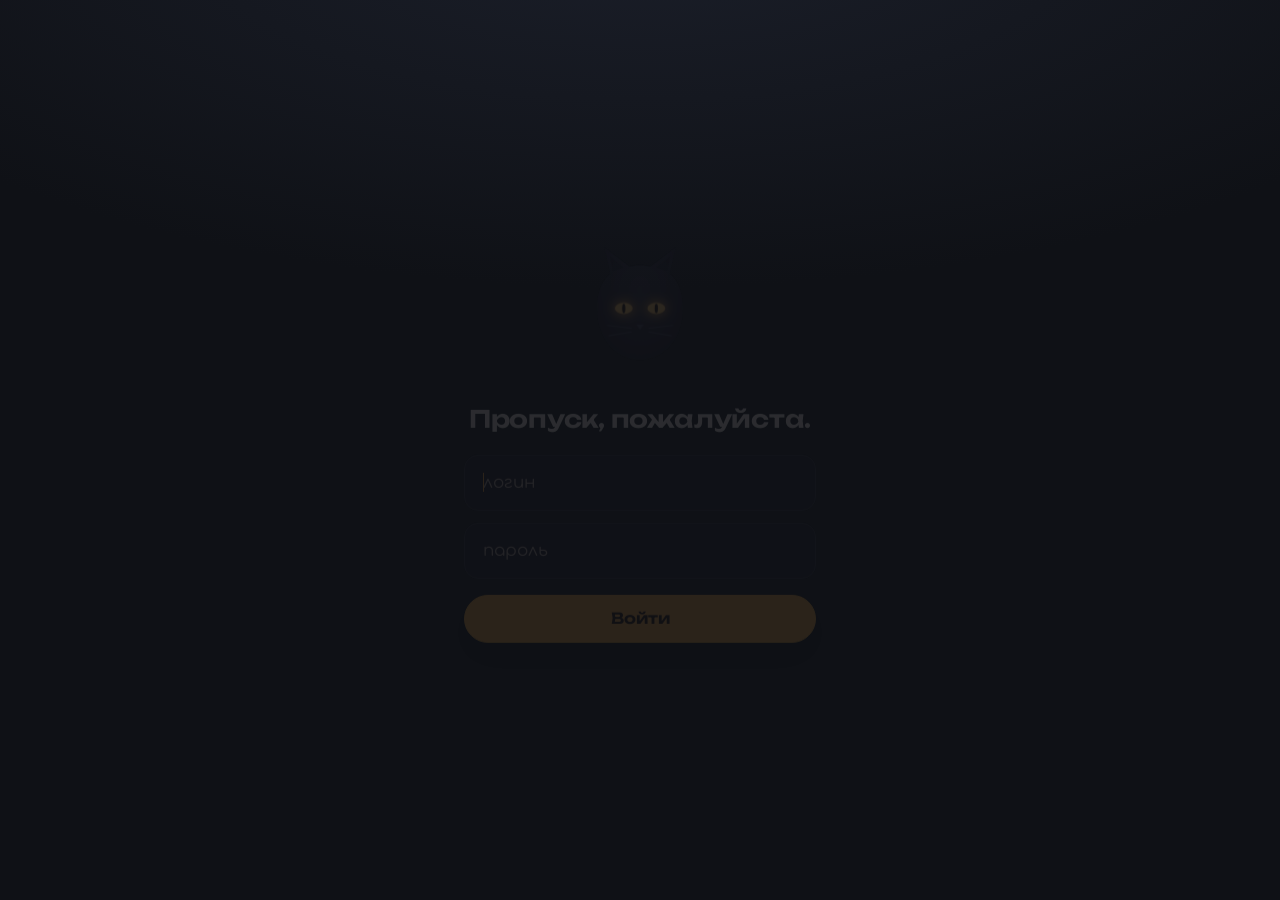
==== commit 8d2e225f: "Publish game from source f081a29" ====
--- a/game/index.html
+++ b/game/index.html
@@ -8,7 +8,7 @@
     <meta name="robots" content="noindex, nofollow" />
     <title>Экспедиция</title>
     <link rel="icon" href="/favicon.svg" type="image/svg+xml" />
-    <script type="module" crossorigin src="/game/assets/game-DXtaErKT.js"></script>
+    <script type="module" crossorigin src="/game/assets/game-QLnz7AmA.js"></script>
     <link rel="modulepreload" crossorigin href="/assets/paths-Dr2Vkqsd.js">
     <link rel="modulepreload" crossorigin href="/assets/access-B24lKLmi.js">
     <link rel="modulepreload" crossorigin href="/game/assets/defense-runtime-DZIxdNoH.js">
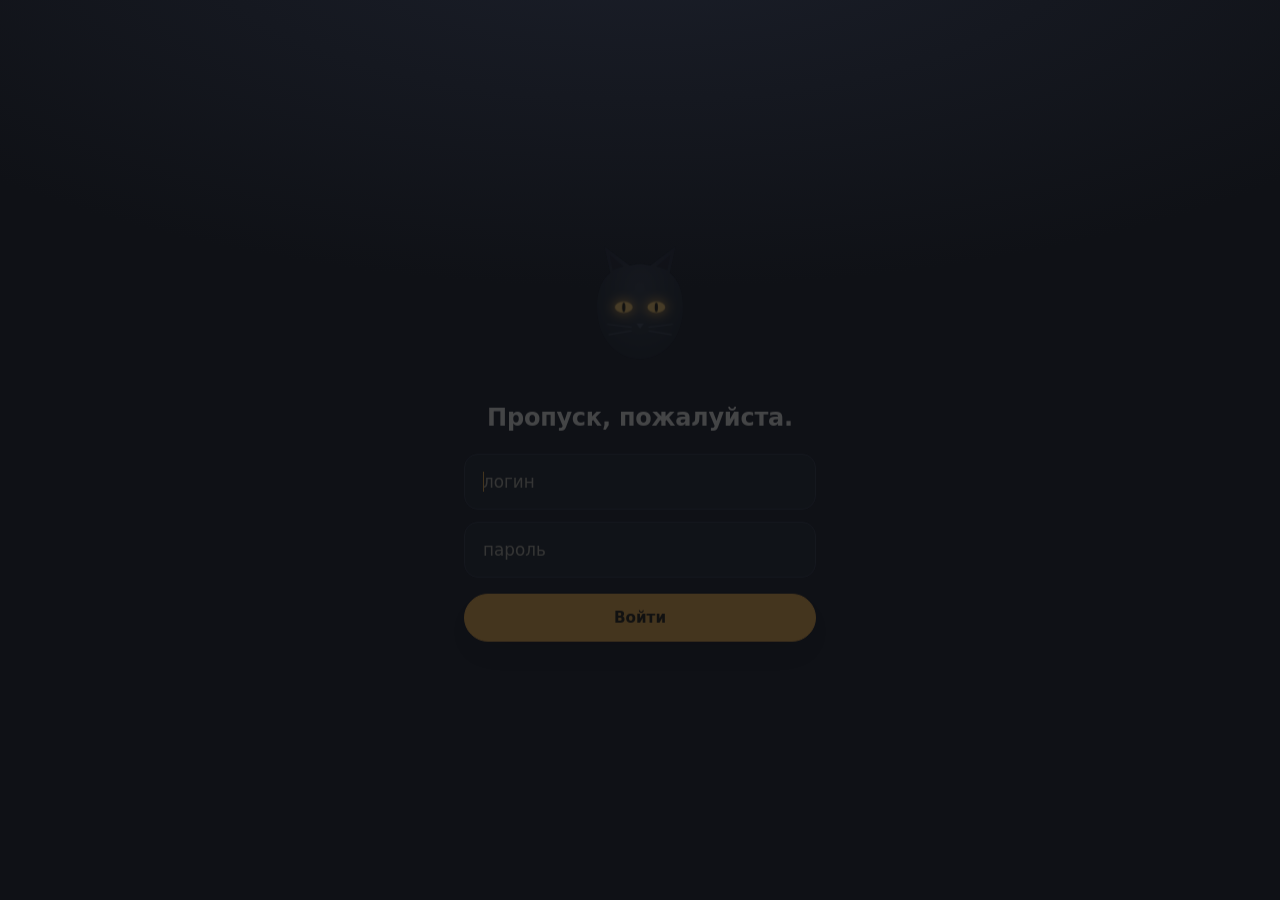
==== commit 9124f50b: "Publish game from source e9e4d46" ====
--- a/game/index.html
+++ b/game/index.html
@@ -8,13 +8,13 @@
     <meta name="robots" content="noindex, nofollow" />
     <title>Экспедиция</title>
     <link rel="icon" href="/favicon.svg" type="image/svg+xml" />
-    <script type="module" crossorigin src="/game/assets/game-QLnz7AmA.js"></script>
+    <script type="module" crossorigin src="/game/assets/game-DgcpzHCm.js"></script>
     <link rel="modulepreload" crossorigin href="/assets/paths-Dr2Vkqsd.js">
     <link rel="modulepreload" crossorigin href="/assets/access-B24lKLmi.js">
-    <link rel="modulepreload" crossorigin href="/game/assets/defense-runtime-DZIxdNoH.js">
+    <link rel="modulepreload" crossorigin href="/game/assets/defense-runtime-6_85Dh_v.js">
     <link rel="stylesheet" crossorigin href="/assets/paths-DWkbNgxT.css">
     <link rel="stylesheet" crossorigin href="/assets/defense-runtime-CUdD-O8c.css">
-    <link rel="stylesheet" crossorigin href="/game/assets/game-Dp5QAaqO.css">
+    <link rel="stylesheet" crossorigin href="/game/assets/game-MACPolkC.css">
     <link rel="stylesheet" crossorigin href="/assets/base-ruXhoRFw.css">
   </head>
   <body class="game">
--- a/game/assets/game-MACPolkC.css
+++ b/game/assets/game-MACPolkC.css
@@ -0,0 +1 @@
+html,body.game{height:100%;overflow:hidden}.dream-controls{pointer-events:auto;justify-items:end;gap:10px;max-width:min(440px,100vw - 40px);display:grid;position:absolute;bottom:28px;right:24px}.dream-kick-timer{color:#f5e4c4;text-align:center;min-width:4.5em;font:500 1rem var(--font-text);font-variant-numeric:tabular-nums;background:#151c26;border-radius:4px;padding:4px 8px}.dream-kick,.dream-close{pointer-events:auto;cursor:pointer;color:#f5e4c4;font:600 .95rem var(--font-display);background:#28242a;border:1px solid #d6b67c;border-radius:8px;padding:12px 22px;transition:background-color .16s,border-color .16s}.dream-kick:active,.dream-close:active{background-color:#4e3e2e}.dream-kick.is-armed{background:#665135;border-color:#f4cb80}.dream-kick:focus-visible,.dream-close:focus-visible{outline-offset:4px;outline:2px solid #f4cb80}.dream-panel{color:#f4e9d4;pointer-events:auto;scrollbar-color:#93866f #151c26;background:#151c26;border:1px solid #6d7480;border-radius:12px;width:min(660px,100vw - 48px);max-height:calc(100vh - 210px);padding:24px 28px;position:absolute;top:50%;left:50%;overflow:auto;transform:translate(-50%,-50%);box-shadow:0 18px 50px #0009}.dream-panel header{justify-content:space-between;align-items:center;gap:20px;display:flex}.dream-panel h2{font:600 1.2rem var(--font-display);margin:0}.dream-close{padding:10px 14px;font-size:.75rem}.dream-clock{width:min(450px,100vw - 48px)}.dream-clock-large{max-width:290px;margin:24px auto 12px}.dream-clock-large svg{width:100%;display:block}.dream-dial{fill:#f3e6c9;stroke:#a88142;stroke-width:5px}.dream-marks{stroke:#384453;stroke-width:2.5px}.dream-current-hand{stroke:#242937;stroke-width:6px;stroke-linecap:round}.dream-above-hand{stroke:#53798a;stroke-width:4px;stroke-dasharray:5 4}.dream-pin{fill:#a88142}.dream-clock-key{color:#f4e9d4;font:600 .9rem var(--font-text);justify-content:space-between;gap:16px;display:flex}.dream-above-key{color:#b8d6e3}.dream-clock>p:last-child{font:400 .88rem/1.6 var(--font-text)}.dream-nightmare-veil{pointer-events:none;-webkit-backdrop-filter:blur(9px);backdrop-filter:blur(9px);background:#a9b1b34d;position:absolute;inset:0}@media (hover:hover) and (pointer:fine){.dream-kick:hover,.dream-close:hover{background-color:#493b2c;border-color:#f4cb80}}@media (height<=820px){.dream-panel{padding:20px}.dream-clock-large{max-width:210px}}@media (prefers-reduced-motion:reduce){.dream-kick,.dream-close{transition:none}}body.game{background:#000}#gl{touch-action:none;outline:none;width:100%;height:100%;display:block;position:fixed;inset:0}#layers{pointer-events:none;position:fixed;inset:0}#layers>div{pointer-events:none;position:absolute;inset:0}#layers>div[hidden],#layers [hidden]{display:none!important}.label3d{white-space:nowrap;color:var(--accent-strong);font:600 .85rem var(--font-display);background:#0f1116d1;border:1px solid #f2a93b73;border-radius:999px;padding:7px 14px;animation:1.6s ease-in-out infinite label-pulse;position:absolute;top:0;left:0;box-shadow:0 0 24px #f2a93b40}.label3d.is-jeer{font:600 .68rem var(--font-text);letter-spacing:.01em;color:#cfd6e2;box-shadow:none;background:#0c0e13b3;border-color:#8ca0be59;padding:3px 9px;animation:none}.label3d.is-jeer:after{background:#0c0e13b3;border-bottom-color:#8ca0be59;border-right-color:#8ca0be59}.label3d.is-clickable{pointer-events:auto;cursor:pointer}.label3d.is-clickable:hover{color:#fff;border-color:var(--accent-strong)}.label3d:after{content:"";background:#0f1116d1;border-bottom:1px solid #f2a93b73;border-right:1px solid #f2a93b73;width:8px;height:8px;position:absolute;bottom:-5px;left:50%;transform:translate(-50%)rotate(45deg)}.dialog{left:0;right:0;bottom:max(28px, env(safe-area-inset-bottom));-webkit-backdrop-filter:blur(12px);backdrop-filter:blur(12px);border:1px solid var(--line);border-radius:var(--radius);width:min(760px,100% - 40px);box-shadow:var(--shadow);pointer-events:auto;cursor:pointer;-webkit-user-select:none;user-select:none;background:#0f1116e0;grid-template-columns:92px 1fr;gap:16px;margin-inline:auto;padding:14px 40px 14px 14px;display:grid;position:absolute}.dialog.is-shown{animation:rise .35s var(--ease-out) both}.dialog.is-bare{grid-template-columns:1fr}.dialog-portrait{background:var(--bg-raised);border-radius:50%;align-self:center;width:92px;height:92px;margin:0;overflow:hidden}.dialog-portrait svg{width:100%;height:100%;display:block}.dialog-portrait[hidden]{visibility:hidden}.dialog-name{font:700 .75rem var(--font-display);letter-spacing:.08em;text-transform:uppercase;color:var(--accent);margin-bottom:6px}.dialog-text{font:400 1.12rem/1.5 var(--font-text);min-height:3.2em;margin:0}.dialog-more{color:var(--accent);animation:1s ease-in-out infinite bob;position:absolute;bottom:12px;right:16px}.hud-buttons{pointer-events:auto;gap:8px;display:flex;position:absolute;top:16px;right:16px}.hud-btn{border:1px solid var(--line);width:48px;height:48px;color:var(--text);cursor:pointer;-webkit-backdrop-filter:blur(8px);backdrop-filter:blur(8px);pointer-events:auto;transition:border-color .2s, color .2s, transform .2s var(--ease-out);background:#0f1116b8;border-radius:9px;place-items:center;padding:0;display:grid}.hud-btn:hover:not(:disabled){border-color:var(--accent);color:var(--accent-strong);transform:translateY(-1px)}.hud-btn:disabled{opacity:.3;cursor:default}.hud-btn[hidden],.hud-map .icon-close,.hud-map.is-close .icon-map{display:none}.hud-map.is-close .icon-close{display:block}.hud-sound .cross{display:none}.hud-sound.is-off .cross{display:block}.hud-sound.is-off .wave{display:none}.hint{border:1px solid var(--line);width:fit-content;font:600 .95rem var(--font-display);color:var(--text);white-space:nowrap;-webkit-backdrop-filter:blur(8px);backdrop-filter:blur(8px);background:#0f1116d1;border-radius:999px;margin-inline:auto;padding:10px 20px;position:absolute;bottom:150px;left:0;right:0}.hint.is-shown{animation:rise .4s var(--ease-out) both}.pointer-label{border:1px solid var(--line);font:600 .82rem var(--font-display);color:var(--text);white-space:nowrap;pointer-events:none;will-change:transform;background:#0f1116db;border-radius:8px;margin:18px 0 0 18px;padding:4px 10px;position:absolute;top:0;left:0}.map-panel{pointer-events:auto;border:1px solid var(--line);border-radius:var(--radius);background:#0f1116e6;grid-template-rows:auto 1fr;max-width:960px;max-height:640px;margin:auto;display:grid;position:absolute;inset:64px;overflow:hidden}.map-panel header{justify-content:space-between;align-items:center;padding:12px 12px 12px 18px;display:flex}.map-panel h2{font:700 1rem var(--font-display);margin:0}.map-view{border:1px solid var(--line);border-radius:10px;margin:0 16px 16px}.lock-panel{pointer-events:auto;text-align:center;border:1px solid var(--line);border-radius:var(--radius);-webkit-backdrop-filter:blur(10px);backdrop-filter:blur(10px);background:#0f1116e0;width:min(340px,100% - 40px);padding:16px 18px 14px;position:absolute;bottom:20px;right:20px}.lock-panel h2{font:800 .95rem var(--font-display);letter-spacing:.06em;text-transform:uppercase;color:var(--accent);margin:0 0 2px}.lock-sign{color:var(--text-muted);margin:0 0 14px;font-size:.82rem}.lock-dials{justify-content:center;gap:14px;margin-bottom:14px;display:flex}.lock-dial{justify-items:center;gap:4px;display:grid}.lock-dial b{font:700 2rem var(--font-display);min-width:2ch;color:var(--text);font-variant-numeric:tabular-nums;line-height:1.1}.lock-step{cursor:pointer;width:44px;height:30px;color:var(--text-muted);background:var(--bg-raised);border:1px solid var(--line);border-radius:8px;place-items:center;transition:border-color .2s,color .2s;display:grid}.lock-step:hover:not(:disabled){border-color:var(--accent);color:var(--accent-strong)}.lock-step:disabled,.lock-open:disabled{opacity:.4;cursor:default}.lock-actions{gap:10px;display:flex}.lock-actions button{cursor:pointer;font:600 .88rem var(--font-display);color:var(--text);background:var(--bg-raised);border:1px solid var(--line);border-radius:10px;flex:1;padding:10px 12px;transition:border-color .2s,color .2s}.lock-actions button:hover:not(:disabled){border-color:var(--accent);color:var(--accent-strong)}.lock-error{color:#e2685c;margin:10px 0 0;font-size:.82rem}.lock-panel{transition:opacity .3s}.lock-panel.is-top{opacity:0;pointer-events:none}.lock-panel.is-wrong{animation:.4s ease-in-out lock-shake}@keyframes lock-shake{0%,to{transform:translate(0)}25%{transform:translate(-7px)}75%{transform:translate(7px)}}.aca-notebook{pointer-events:auto;cursor:pointer;text-align:left;width:min(268px,100% - 40px);font:inherit;color:inherit;border:1px solid var(--line);border-radius:var(--radius);-webkit-backdrop-filter:blur(10px);backdrop-filter:blur(10px);transition:border-color .2s, opacity .25s, transform .25s var(--ease-out);background:#0f1116db;padding:14px 16px 12px;position:absolute;bottom:20px;right:20px}.aca-notebook:hover{border-color:var(--accent)}.aca-notebook.is-collapsed{opacity:0;pointer-events:none;transform:translateY(12px)}.aca-notebook h2{font:800 .9rem var(--font-display);letter-spacing:.06em;text-transform:uppercase;color:var(--accent);margin:0 0 8px}.aca-marks{gap:6px;margin-bottom:10px;display:flex}.aca-marks i{background:var(--line);height:3px;transition:background .3s var(--ease-out);border-radius:2px;flex:1}.aca-marks i.is-filled{background:var(--accent)}.aca-last{min-height:2.6em;color:var(--text-muted);margin:0;font:400 1.02rem/1.35 Marck Script,cursive}.aca-last.is-fresh{color:var(--text);animation:rise .35s var(--ease-out) both}.aca-deduce{pointer-events:auto;border:1px solid var(--line);border-radius:var(--radius);-webkit-backdrop-filter:blur(10px);backdrop-filter:blur(10px);background:#0f1116e6;flex-direction:column;width:min(1180px,100% - 40px);max-height:calc(100vh - 32px);padding:16px 20px 14px;display:flex;position:absolute;top:max(16px,50% - 360px);left:50%;transform:translate(-50%)}.aca-deduce-body{grid-template-columns:minmax(0,.78fr) minmax(0,1fr);align-items:start;gap:22px;min-height:0;display:grid;overflow-y:auto}.aca-observed h3{font:800 .72rem var(--font-display);letter-spacing:.08em;text-transform:uppercase;color:var(--text-muted);margin:0 0 8px}.aca-notes{flex-direction:column;gap:9px;max-height:min(66vh,580px);margin:0;padding:0 14px 0 0;list-style:none;display:flex;overflow-y:scroll}.aca-notes::-webkit-scrollbar{width:9px}.aca-notes::-webkit-scrollbar-track{background:#ffffff21;border-radius:999px}.aca-notes::-webkit-scrollbar-thumb{background:#f2a93bcc;border-radius:999px}.aca-notes li{color:var(--text);padding-left:15px;font:400 1.14rem/1.32 Marck Script,cursive;position:relative}.aca-notes li:before{content:"—";color:var(--accent);position:absolute;left:0}.aca-status{color:var(--text-muted);align-self:center;max-width:60%;margin-right:auto;font-size:.78rem}.aca-status.is-wrong{color:var(--accent-strong);gap:2px;font:400 1.02rem/1.3 Marck Script,cursive;display:grid}.aca-submit:disabled{opacity:.45;cursor:default}.aca-close{cursor:pointer;width:32px;height:32px;font:400 1.4rem/1 var(--font-display);color:var(--text-muted);border:1px solid var(--line);background:0 0;border-radius:8px;padding:0;transition:border-color .2s,color .2s;position:absolute;top:10px;right:12px}.aca-close:hover{border-color:var(--accent);color:var(--accent-strong)}.aca-deduce h2{font:800 .9rem var(--font-display);letter-spacing:.06em;text-transform:uppercase;color:var(--accent);margin:0 0 10px}.aca-phrase{font:400 1.08rem/1.95 var(--font-text);color:var(--text);white-space:pre-line;margin:0 0 12px}.aca-slot{cursor:pointer;vertical-align:baseline;min-width:104px;color:var(--text);border:0;border-bottom:2px dashed var(--line);background:0 0;border-radius:4px;margin:0 2px;padding:3px 10px;font:400 1.16rem Marck Script,cursive;transition:border-color .2s,background .2s}.aca-deduce.is-picking .aca-slot{border-bottom-color:var(--accent);background:#f2a93b12}.aca-chip.is-picked{border-color:var(--accent);color:var(--accent-strong);background:#f2a93b29;box-shadow:0 0 0 2px #f2a93b40}.aca-slot.is-filled{border-bottom-style:solid;border-bottom-color:var(--accent);background:#f2a93b1a}.aca-deduce.is-dragging .aca-slot{border-bottom-color:var(--accent);background:#f2a93b12}.aca-slot.is-over{background:#f2a93b42;box-shadow:0 0 0 2px #f2a93b73}.aca-chips{flex-wrap:wrap;gap:7px;min-height:2.4em;margin-bottom:14px;display:flex}.aca-chip,.aca-ghost{cursor:grab;color:var(--text);background:var(--bg-raised);border:1px solid var(--line);border-radius:999px;padding:5px 13px;font:400 1.16rem Marck Script,cursive;transition:border-color .2s,color .2s}.aca-chip:hover{border-color:var(--accent);color:var(--accent-strong)}.aca-ghost{pointer-events:none;z-index:40;opacity:.94;box-shadow:var(--shadow);margin:-16px 0 0 -40px;position:fixed;top:0;left:0}.aca-actions{justify-content:flex-end;gap:10px;display:flex}.aca-actions button,.aca-clear{cursor:pointer;font:600 .88rem var(--font-display);color:var(--text);background:var(--bg-raised);border:1px solid var(--line);border-radius:10px;padding:9px 18px;transition:border-color .2s,color .2s}.aca-actions button:hover,.aca-clear:hover{border-color:var(--accent);color:var(--accent-strong)}.aca-submit{border-color:#f2a93b80!important}.aca-spell{pointer-events:auto;border:1px solid var(--line);border-radius:var(--radius);-webkit-backdrop-filter:blur(10px);backdrop-filter:blur(10px);background:#0f1116ed;width:min(880px,100% - 40px);padding:18px 20px 16px;position:absolute;top:50%;left:50%;transform:translate(-50%,-50%)}.aca-spell h2{font:800 .9rem var(--font-display);letter-spacing:.06em;text-transform:uppercase;color:var(--accent);margin:0 0 12px}.aca-spell-body{grid-template-columns:minmax(0,1.05fr) minmax(0,1fr);align-items:start;gap:20px;display:grid}.aca-recipe{border:1px solid var(--line);border-radius:8px;width:100%;height:auto}.aca-spell-hint{color:var(--text-muted);margin:0 0 12px;font-size:.82rem}.aca-letters{flex-wrap:wrap;gap:8px;margin-bottom:16px;display:flex}.aca-letter{cursor:pointer;width:52px;height:52px;font:700 1.5rem var(--font-display);color:var(--text);background:var(--bg-raised);border:1px solid var(--line);border-radius:10px;transition:border-color .2s,opacity .2s}.aca-letter:hover{border-color:var(--accent);color:var(--accent-strong)}.aca-letter.is-used{opacity:.25}.aca-spell .aca-word{min-height:2.1em;font:700 1.5rem var(--font-display);letter-spacing:.22em;color:var(--accent-strong);background:var(--bg-raised);border:1px solid var(--line);border-radius:10px;margin-bottom:14px;padding:8px 12px}.aca-deduce.is-wrong{animation:.4s ease-in-out deduce-shake}.aca-spell.is-wrong{animation:.4s ease-in-out spell-shake}@keyframes deduce-shake{0%,to{transform:translate(-50%)}25%{transform:translate(calc(-50% - 7px))}75%{transform:translate(calc(7px - 50%))}}@keyframes spell-shake{0%,to{transform:translate(-50%,-50%)}25%{transform:translate(calc(-50% - 7px),-50%)}75%{transform:translate(calc(7px - 50%),-50%)}}.inv{pointer-events:auto;border:1px solid var(--line);border-radius:var(--radius);box-shadow:var(--shadow);-webkit-backdrop-filter:blur(4px);backdrop-filter:blur(4px);background:#0f1116db;padding:10px 12px 12px;position:absolute;bottom:16px;left:16px}.inv h2{font:800 .72rem var(--font-display);letter-spacing:.08em;text-transform:uppercase;color:var(--accent);margin:0 0 8px}.inv-slots{gap:8px;margin:0;padding:0;list-style:none;display:flex}.inv-cell{display:none}.inv-cell.is-filled{cursor:pointer;background:var(--bg-raised);border:1px solid var(--line);width:74px;color:var(--text-muted);border-radius:10px;justify-items:center;gap:4px;padding:6px 4px 5px;transition:border-color .2s,color .2s,transform .15s;display:grid}.inv-cell.is-filled:hover{border-color:var(--accent);color:var(--text);transform:translateY(-2px)}.inv-cell.is-held{border-color:var(--accent-strong);color:var(--accent-strong);animation:1.6s ease-in-out infinite inv-held}.inv-cell canvas{width:44px;height:44px;display:block}.inv-cell b{font:600 .6rem/1.1 var(--font-text);letter-spacing:0;text-align:center;overflow-wrap:anywhere}.inv.is-dragging .inv-cell.is-held{opacity:.4}.inv-ghost{z-index:40;pointer-events:none;filter:drop-shadow(0 6px 12px #00000080);margin:-22px 0 0 -22px;position:fixed;top:0;left:0}.inv-ghost canvas{width:44px;height:44px;display:block}@keyframes inv-held{0%,to{box-shadow:0 0 #f2a93b00}50%{box-shadow:0 0 16px #f2a93b73}}#layers>#confirm{pointer-events:auto;-webkit-backdrop-filter:blur(4px);backdrop-filter:blur(4px);background:#08090c9e;place-items:center;display:grid}.confirm{text-align:center;border:1px solid var(--line);border-radius:var(--radius);width:min(420px,100% - 40px);box-shadow:var(--shadow);background:#0f1116f5;padding:22px 24px 18px}.confirm h2{font:800 1.05rem var(--font-display);color:var(--accent);margin:0 0 8px}.confirm p{font:400 .95rem/1.5 var(--font-text);color:var(--text-muted);margin:0 0 18px}.confirm-actions{gap:10px;display:flex}.confirm-actions button{cursor:pointer;font:600 .9rem var(--font-display);color:var(--text);background:var(--bg-raised);border:1px solid var(--line);border-radius:10px;flex:1;padding:11px 12px;transition:border-color .2s,color .2s}.confirm-actions button:hover{border-color:var(--accent);color:var(--accent-strong)}.confirm-yes{border-color:#f2a93b80!important}.legend{pointer-events:auto;border:1px solid var(--line);border-radius:var(--radius);-webkit-backdrop-filter:blur(10px);backdrop-filter:blur(10px);background:#0f1116bd;width:270px;max-height:calc(100dvh - 96px);padding:16px 18px 14px;position:absolute;top:76px;right:20px;overflow-y:auto}.legend h2{font:800 1rem var(--font-display);letter-spacing:.06em;text-transform:uppercase;color:var(--accent);margin:0 0 2px}.legend-sub{color:var(--text-muted);margin:0 0 12px;font-size:.8rem}.legend ol{gap:2px;margin:0;padding:0;list-style:none;display:grid}.legend li{color:var(--text-muted);border-radius:8px;grid-template-columns:22px 1fr 12px;align-items:center;gap:8px;padding:4px 8px;font-size:.9rem;transition:background .2s;display:grid}.legend .num{font:600 .72rem var(--font-display)}.legend .dot{background:0 0;border-radius:50%;width:8px;height:8px}.legend li.is-open{color:var(--text)}.legend li.is-open .dot{background:var(--text-muted)}.legend li.is-next{color:var(--accent-strong);cursor:pointer;background:#f2a93b1a}.legend li.is-next:hover{background:#f2a93b33}.legend li.is-next .dot{background:var(--accent);animation:1.6s ease-in-out infinite pulse}.legend li.is-hover{background:#ffffff12}.legend li.is-replay{cursor:pointer;min-height:30px}.legend li.is-replay:focus-visible{outline:2px solid var(--accent);outline-offset:2px}@media (hover:hover) and (pointer:fine){.legend li.is-replay:hover{background:#ffffff12}}.legend-reward{width:100%;min-height:42px;font:600 .82rem var(--font-display);color:var(--text);cursor:pointer;background:#28271e;border:1px solid #a5884f;border-radius:5px;margin-bottom:12px}.legend-reward[hidden]{display:none}.legend-foot{color:var(--text-muted);margin:12px 0 0;font-size:.74rem}#layers>#loading{pointer-events:auto;background:radial-gradient(120% 70% at 50% -10%, var(--bg-glow) 0%, var(--bg) 60%) var(--bg);place-items:center;display:grid}.loading{width:min(440px,100% - 40px)}.loading-title{font:700 1.5rem var(--font-display);text-wrap:balance;margin:0 0 18px}.loading-bar{background:var(--bg-raised);border:1px solid var(--line);border-radius:999px;height:10px;overflow:hidden}.loading-bar i{background:linear-gradient(90deg, var(--accent), var(--accent-strong));width:0;height:100%;transition:width .25s var(--ease-out);display:block}.loading-log{font:400 .95rem/1.8 var(--font-text);color:var(--text-muted);min-height:10.8em;margin:16px 0 0;padding:0;list-style:none}.loading-log li{border-bottom:1px dashed var(--line);animation:rise .3s var(--ease-out) both;justify-content:space-between;gap:12px;display:flex}.loading-log li span:before{content:"— "}.loading-log em{color:var(--accent);font-style:normal}.loading-status{min-height:1.6em;color:var(--text);margin:14px 0 0}.loading-start{margin-top:6px}#fade{opacity:1;background:#000}.dev{pointer-events:auto;border:1px solid var(--line);width:420px;max-height:calc(100% - 32px);color:var(--text);background:#0a0c10f2;border-radius:12px;padding:14px;font:12px/1.5 ui-monospace,SFMono-Regular,Menlo,monospace;position:absolute;top:16px;left:16px;overflow:auto}.dev h2{font:700 .85rem var(--font-display);margin:0 0 10px}.dev table{border-collapse:collapse;width:100%}.dev td{border-bottom:1px solid var(--line);vertical-align:middle;padding:3px 4px}.dev button,.dev select,.dev input[type=range]{font:inherit;border:1px solid var(--line);background:var(--bg-raised);color:var(--text);cursor:pointer;border-radius:6px;padding:2px 8px}.dev button:hover:not(:disabled){border-color:var(--accent)}.dev button:disabled{opacity:.4;cursor:default}.dev .row{flex-wrap:wrap;align-items:center;gap:10px;margin-top:10px;display:flex}.dev .muted{color:var(--text-muted)}.fps{color:#9df59d;pointer-events:none;z-index:10;background:#000000a6;border-radius:6px;padding:4px 8px;font:12px ui-monospace,monospace;position:fixed;bottom:16px;left:16px}.gl-saving{pointer-events:auto;background:#0f11168c;place-items:center;transition:opacity .25s linear;display:grid;position:absolute;inset:0}.gl-saving-box{text-align:center;width:min(440px,100% - 40px)}.gl-saving h2{font:700 1.5rem var(--font-display);margin:0 0 18px}.gl-saving-bar{background:var(--bg-raised);border:1px solid var(--line);border-radius:999px;height:10px;overflow:hidden}.gl-saving-bar i{background:linear-gradient(90deg, var(--accent), var(--accent-strong));width:0;height:100%;display:block}.gl-saving-step{min-height:1.6em;font:400 .95rem var(--font-text);color:var(--text-muted);margin:14px 0 0}.gl-saving.is-torn{opacity:0}.gl-saving.is-torn .gl-saving-box{animation:.25s ease-in forwards gl-tear}@keyframes gl-tear{to{filter:blur(6px);transform:translateY(-28px)scaleY(.2)}}.gl-paws{pointer-events:none;position:absolute;inset:0}.gl-paw{opacity:0;width:46px;height:41px;margin:-20px 0 0 -23px;animation:1.1s ease-out forwards gl-paw-step;position:absolute}.gl-paw:before{content:"";background:#ffffffe0;border-radius:50%;width:9px;height:9px;position:absolute;top:0;left:4px;box-shadow:11px -3px #ffffffe0,22px -3px #ffffffe0,32px 1px #ffffffe0}.gl-paw:after{content:"";background:#ffffffe0;border-radius:50% 50% 46% 46%;position:absolute;inset:15px 5px 0}.gl-paw[data-paw="1"]{animation-delay:90ms}.gl-paw[data-paw="2"]{animation-delay:.18s}.gl-paw[data-paw="3"]{animation-delay:.27s}.gl-paw[data-paw="4"]{animation-delay:.36s}@keyframes gl-paw-step{0%{opacity:0}12%{opacity:1}to{opacity:.8}}.gl-console{pointer-events:auto;color:var(--text-muted);font:400 .92rem/1.55 var(--font-mono);background:#07080b;grid-template-rows:auto 1fr auto;gap:10px;padding:22px clamp(18px,5vw,64px) 176px;display:grid;position:absolute;inset:0}.gl-head{border-bottom:1px solid var(--line);padding-bottom:12px}.gl-head h2{font:400 1.5rem var(--font-glitch);letter-spacing:.04em;color:var(--accent-strong);text-transform:uppercase;margin:0 0 10px}.gl-about{max-width:78ch;margin:0}.gl-about p{opacity:.8;margin:0}.gl-help-hint{color:var(--accent);opacity:1!important;margin-top:6px!important}.gl-log{white-space:pre-wrap;overflow-wrap:anywhere;-webkit-user-select:text;user-select:text;cursor:text;overflow-y:auto}.gl-log ::selection{background:var(--accent);color:var(--accent-ink)}.gl-log::selection{background:var(--accent);color:var(--accent-ink)}.gl-line{min-height:1.55em}.gl-line.is-echo{color:var(--accent-strong)}.gl-line.is-reject{color:var(--danger)}.gl-form{border-top:1px solid var(--line);align-items:center;gap:10px;padding-top:12px;display:flex}.gl-prompt{color:var(--accent);white-space:nowrap}.gl-console.is-editing .gl-prompt{color:var(--accent-strong)}.gl-input{font:inherit;color:var(--text);caret-color:var(--accent-strong);background:0 0;border:0;outline:none;flex:1}.gl-form.is-busy{opacity:.45}.gl-report{pointer-events:auto;border:1px solid var(--line);border-radius:var(--radius);width:min(720px,100% - 40px);max-height:calc(100vh - 32px);box-shadow:var(--shadow);background:#0f1116f7;padding:20px 22px 18px;position:absolute;top:50%;left:50%;overflow:auto;transform:translate(-50%,-50%)}.gl-report h2{font:700 1.1rem var(--font-display);color:var(--accent);margin:0 0 14px}.gl-report h3{font:600 .74rem var(--font-display);letter-spacing:.08em;text-transform:uppercase;color:var(--text-muted);margin:0 0 8px}.gl-cards{flex-direction:column;gap:6px;margin:0 0 16px;padding:0;list-style:none;display:flex}.gl-card,.gl-ghost{cursor:grab;font:400 .95rem var(--font-text);color:var(--text);background:var(--bg-raised);border:1px solid var(--line);border-radius:10px;align-items:center;gap:12px;padding:9px 14px;transition:border-color .2s,background .2s;display:flex}.gl-card:hover{border-color:var(--accent)}.gl-card.is-over{border-color:var(--accent-strong);background:#f2a93b1f}.gl-card.is-picked{border-color:var(--accent-strong);color:var(--accent-strong)}.gl-report.is-picking .gl-card{border-style:dashed}.gl-num{min-width:1.2em;font:600 .9rem var(--font-mono);color:var(--accent)}.gl-ghost{pointer-events:none;z-index:40;opacity:.94;box-shadow:var(--shadow);margin:-18px 0 0 -120px;position:fixed;top:0;left:0}.gl-field{margin-bottom:14px}.gl-opts{flex-wrap:wrap;gap:8px;display:flex}.gl-opt{cursor:pointer;font:400 .9rem var(--font-text);color:var(--text);background:var(--bg-raised);border:1px solid var(--line);border-radius:999px;padding:7px 14px;transition:border-color .2s,color .2s}.gl-opt:hover{border-color:var(--accent)}.gl-opt.is-on{border-color:var(--accent-strong);color:var(--accent-ink);background:var(--accent)}.gl-report-actions{justify-content:flex-end;align-items:center;gap:12px;display:flex}.gl-report-status{font:400 .86rem var(--font-text);color:var(--text-muted);flex:1}.gl-report-status.is-wrong{color:var(--danger)}.gl-submit{cursor:pointer;font:600 .88rem var(--font-display);color:var(--text);background:var(--bg-raised);border:1px solid var(--line);border-radius:10px;padding:9px 18px;transition:border-color .2s,color .2s}.gl-submit:hover:not(:disabled){border-color:var(--accent);color:var(--accent-strong)}.gl-submit:disabled{opacity:.4;cursor:default}.gl-report.is-wrong{animation:.4s ease-in-out gl-report-shake}@keyframes gl-report-shake{0%,to{transform:translate(-50%,-50%)}25%{transform:translate(calc(-50% - 7px),-50%)}75%{transform:translate(calc(7px - 50%),-50%)}}#layers>#fatal{pointer-events:auto;background:var(--bg);place-items:center;display:grid}.fatal{text-align:center;flex-direction:column;align-items:center;max-width:22rem;display:flex}@keyframes pulse{0%,to{opacity:1;transform:scale(1)}50%{opacity:.55;transform:scale(1.5)}}@keyframes bob{0%,to{transform:translate(0)}50%{transform:translate(4px)}}@keyframes label-pulse{0%,to{box-shadow:0 0 18px #f2a93b33}50%{box-shadow:0 0 30px #f2a93b80}}@media (prefers-reduced-motion:reduce){.dialog.is-shown,.hint.is-shown,.loading-log li,.label3d,.dialog-more,.legend li.is-next .dot,.lock-panel.is-wrong,.aca-deduce.is-wrong,.aca-spell.is-wrong,.aca-last.is-fresh{animation:none}.inv-cell.is-held{animation:none;box-shadow:0 0 16px #f2a93b73}.gl-paw{opacity:.7;animation:none}.gl-saving.is-torn .gl-saving-box,.gl-report.is-wrong{animation:none}}.tr-grid{pointer-events:auto;border:1px solid var(--line);border-radius:var(--radius);-webkit-backdrop-filter:blur(10px);backdrop-filter:blur(10px);background:#0f1116e6;flex-direction:column;width:min(1140px,100% - 36px);max-height:min(100vh - 28px,50vh + 326px);padding:14px 18px 12px;display:flex;position:absolute;top:max(14px,50% - 340px);left:50%;transform:translate(-50%)}.tr-head{grid-template-columns:1fr auto;align-items:start;gap:4px 16px;display:grid;position:relative}.tr-head h2{font:800 1.05rem var(--font-display);margin:0}.tr-rule{font:700 .9rem/1.3 var(--font-display);color:var(--accent);border:1px solid var(--accent);background:#f2a93b14;border-radius:7px;grid-column:1;margin:2px 0 8px;padding:7px 11px}.tr-ticket{opacity:.92;border-radius:5px;grid-area:1/2/span 2;width:170px;height:auto}.tr-close{width:30px;height:30px;color:var(--text-muted);cursor:pointer;background:0 0;border:0;font-size:1.25rem;position:absolute;top:-4px;right:-4px}.tr-close:hover{color:var(--text)}.tr-body{grid-template-columns:minmax(0,1fr) minmax(0,.82fr);align-items:start;gap:20px;min-height:0;display:grid;overflow-y:auto}.tr-table{border-collapse:collapse;width:100%}.tr-table th{font:700 .72rem var(--font-display);color:var(--text-muted);white-space:nowrap;padding:4px 6px}.tr-table th[scope=row]{text-align:right}.tr-corner{text-align:left!important}.tr-liar-head{color:var(--accent)!important}.tr-table td{padding:2px}.tr-cell,.tr-liar{border:1px solid var(--line);width:100%;min-width:38px;height:38px;color:var(--text);font:700 1.05rem var(--font-display);cursor:pointer;background:#ffffff0d;border-radius:5px;justify-content:center;align-items:center;display:flex}.tr-cell:hover,.tr-liar:hover{background:#ffffff1c}.tr-cell.is-yes{border-color:var(--accent);color:var(--accent);background:#f2a93b33}.tr-cell.is-no{color:var(--text-muted)}.tr-cell.is-no.is-auto{color:#ffffff47;background:#ffffff05}.tr-liar-cell{padding-left:12px!important}.tr-liar{border-radius:999px}.tr-liar.is-on{color:#ffb3aa;background:#d64e4247;border-color:#d64e42}.tr-liar.is-on:after{content:"●"}.tr-dirs{font:400 .76rem var(--font-body);color:var(--text-muted);margin:8px 0 0}.tr-actions{align-items:center;gap:12px;margin-top:12px;display:flex}.tr-clear{font:700 .84rem var(--font-display);color:var(--text-muted);border:1px solid var(--line);cursor:pointer;background:0 0;border-radius:8px;margin-left:auto;padding:8px 16px}.tr-clear:hover{color:var(--text);border-color:var(--text-muted)}.tr-submit{font:700 .88rem var(--font-display);background:var(--accent);color:#1a1205;cursor:pointer;border:0;border-radius:8px;padding:8px 20px}.tr-submit:hover{filter:brightness(1.08)}.tr-status{font:400 .86rem var(--font-body);color:var(--text-muted)}.tr-status.is-wrong{color:#ff9b8f}.tr-right h3{font:800 .7rem var(--font-display);letter-spacing:.08em;text-transform:uppercase;color:var(--text-muted);margin:0 0 6px}.tr-right h3+ul+h3{margin-top:14px}.tr-heard,.tr-seen{flex-direction:column;gap:7px;margin:0 0 4px;padding:0;list-style:none;display:flex}.tr-heard li,.tr-seen li{font:400 .87rem/1.32 var(--font-body);color:var(--text)}.tr-heard li b{font:700 .72rem var(--font-display);color:var(--accent);display:block}.tr-seen li span{color:var(--text-muted)}.tr-manifest{border-collapse:collapse;font:400 .8rem var(--font-body);margin:5px 0 0}.tr-manifest td{color:var(--text);padding:1px 12px 1px 0}.tr-manifest td:last-child{color:var(--accent)}.tr-open{pointer-events:auto;cursor:pointer;filter:drop-shadow(0 6px 16px #00000080);transition:transform .16s var(--ease-out);background:0 0;border:0;padding:0;line-height:0;position:absolute;bottom:18px;left:18px}.tr-open canvas{border-radius:6px;width:176px;height:auto;display:block}.tr-open:hover{transform:translateY(-3px)rotate(-1.2deg)}.tr-grid.is-shake{animation:.4s ease-in-out tr-shake}@keyframes tr-shake{0%,to{transform:translate(-50%)}25%{transform:translate(calc(-50% - 7px))}75%{transform:translate(calc(7px - 50%))}}@media (prefers-reduced-motion:reduce){.tr-grid.is-shake{animation:none}.tr-open{transition:none}.tr-open:hover{transform:none}}.dp-slate,.dp-table,.dp-lock{pointer-events:auto;border:1px solid var(--line);border-radius:var(--radius);-webkit-backdrop-filter:blur(10px);backdrop-filter:blur(10px);background:#0f1116e6;flex-direction:column;gap:10px;max-height:min(100vh - 200px,50vh + 286px);padding:14px 18px;display:flex;position:absolute;top:max(14px,50% - 300px);left:50%;transform:translate(-50%)}.dp-slate{width:min(420px,100% - 36px)}.dp-table{width:min(680px,100% - 36px)}.dp-lock{width:min(460px,100% - 36px)}.dp-head{justify-content:space-between;align-items:center;display:flex;position:relative}.dp-title{font:800 1.02rem var(--font-display);letter-spacing:.06em}.dp-close{width:30px;height:30px;color:var(--text-muted);cursor:pointer;background:0 0;border:0;font-size:1.25rem;line-height:1}.dp-close:hover{color:var(--accent-strong)}.dp-body{flex-direction:column;gap:10px;min-height:0;display:flex}.dp-line{grid-template-columns:18px 1fr repeat(3,40px);align-items:center;gap:8px;display:grid}.dp-num{font:700 .85rem var(--font-display);color:var(--text-muted)}.dp-mark{letter-spacing:.34em;min-height:38px;font:600 1.35rem var(--font-mono);color:var(--accent-strong);border:1px solid var(--line);background:#080a0ebf;border-radius:7px;align-items:center;padding:7px 12px;display:flex}.dp-key,.dp-turn,.dp-wipe,.dp-submit{cursor:pointer;min-height:38px;color:var(--text);border:1px solid var(--line);font:700 1rem var(--font-display);background:#0f1116b8;border-radius:7px;padding:6px 10px;transition:border-color .18s,color .18s}.dp-key:hover,.dp-turn:hover,.dp-wipe:hover,.dp-submit:hover{border-color:var(--accent);color:var(--accent-strong)}.dp-wipe{align-self:flex-start;font-size:.86rem}.dp-grid{grid-template-columns:repeat(3,1fr);gap:4px 18px;min-height:0;padding-right:6px;display:grid;overflow-y:scroll}.dp-cell{border-bottom:1px solid #ffffff0f;align-items:baseline;gap:10px;padding:3px 8px;display:flex}.dp-cell b{min-width:1.1em;font:700 1rem var(--font-display);color:var(--accent-strong)}.dp-cell span{font:500 1.05rem var(--font-mono);letter-spacing:.22em;color:var(--text)}.dp-drums{justify-content:center;gap:14px;display:flex}.dp-drum{flex-direction:column;align-items:center;gap:6px;display:flex}.dp-face{width:74px;height:74px;font:800 2.1rem var(--font-display);color:var(--accent-strong);border:1px solid var(--line);background:#080a0ecc;border-radius:9px;justify-content:center;align-items:center;display:flex}.dp-turn{width:74px}.dp-submit{align-self:center;padding:8px 22px}.dp-status{text-align:center;min-height:1.2em;font:500 .9rem var(--font-mono);color:var(--text-muted)}.dp-status.is-wrong{color:var(--accent-strong)}.dp-lock.is-shake{animation:.4s ease-in-out dp-shake}@keyframes dp-shake{0%,to{transform:translate(-50%)}25%{transform:translate(calc(-50% - 7px))}75%{transform:translate(calc(7px - 50%))}}.dp-open{pointer-events:auto;cursor:pointer;color:var(--accent-strong);font:700 .86rem var(--font-display);letter-spacing:.04em;transition:transform .16s var(--ease-out), border-color .18s;background:#0f1116d9;border:1px solid #f2a93b73;border-radius:8px;padding:9px 14px;position:absolute;bottom:196px;right:22px}.dp-open:hover{border-color:var(--accent);transform:translateY(-3px)}@media (prefers-reduced-motion:reduce){.dp-lock.is-shake{animation:none}.dp-open,.dp-key,.dp-turn,.dp-wipe,.dp-submit{transition:none}.dp-open:hover{transform:none}}.dp-air{pointer-events:none;border:1px solid var(--line);-webkit-backdrop-filter:blur(8px);backdrop-filter:blur(8px);background:#0f1116c7;border-radius:999px;align-items:center;gap:10px;padding:7px 14px;display:flex;position:absolute;top:18px;left:50%;transform:translate(-50%)}.dp-air-label{font:700 .78rem var(--font-display);letter-spacing:.1em;text-transform:uppercase;color:var(--text-muted)}.dp-air-track{background:#080a0ed9;border-radius:999px;width:220px;height:10px;overflow:hidden}.dp-air-track i{transform-origin:0;background:linear-gradient(90deg,#6fbf7a,#9fd66a);width:100%;height:100%;transition:background .3s;display:block}.dp-air.is-low .dp-air-track i{background:linear-gradient(90deg,#d8543a,#e8863a);animation:.9s ease-in-out infinite dp-air-pulse}.dp-air.is-low .dp-air-label{color:var(--accent-strong)}@keyframes dp-air-pulse{0%,to{opacity:1}50%{opacity:.45}}@media (prefers-reduced-motion:reduce){.dp-air.is-low .dp-air-track i{animation:none}}.dr-panel{pointer-events:auto;color:#eee4d8;background:#131112f7;border:1px solid #d96b5680;border-radius:12px;flex-direction:column;gap:12px;width:min(1180px,100% - 36px);max-height:calc(100vh - 100px);padding:18px 22px 22px;display:flex;position:absolute;top:74px;left:50%;overflow:auto;transform:translate(-50%);box-shadow:0 18px 70px #0009}.dr-head{justify-content:space-between;align-items:center;gap:20px;display:flex}.dr-head h2{font:800 1.1rem var(--font-display);letter-spacing:.04em;margin:0}.dr-close{color:#d5b1a6;cursor:pointer;background:0 0;border:0;font-size:1.8rem;line-height:1}.dr-close:hover{color:#fff}.dr-reference{width:min(640px,100% - 36px)}.dr-reference-body{color:#302726;background:#bdad9b;border:1px solid #66504b;padding:22px}.dr-reference-body strong{font:700 .82rem var(--font-display)}.dr-reference-strip{height:76px;margin:14px 0}.dr-reference-body .dr-cross-reference{height:58px;font:700 58px/58px var(--font-mono)}.dr-reference-body p{font:500 .9rem/1.5 var(--font-text);margin:15px 0}.dr-develop-layout{grid-template-columns:minmax(0,1.15fr) minmax(320px,.85fr);gap:22px;min-height:0;display:grid}.dr-negative-wrap{min-width:0}.dr-negative{aspect-ratio:8/5;background:linear-gradient(#ded8c6 0 36%,#9d9b8a 62%,#555d5e 100%);border:8px solid #26201e;position:relative;overflow:hidden;box-shadow:inset 0 0 90px #18191f9e}.dr-landscape{position:absolute;inset:0;overflow:hidden}.dr-hill{background:#343e45;border-radius:52% 52% 0 0;width:62%;height:75%;position:absolute;bottom:-31%}.dr-hill-left{left:-8%;transform:rotate(-7deg)}.dr-hill-right{right:-8%;transform:rotate(7deg)}.dr-flag{background:#15191d;width:3px;height:18%;position:absolute;top:42%;left:50%}.dr-flag:after{content:"";border-top:12px solid #b74a3f;border-right:23px solid #0000;position:absolute;top:0;left:3px}.dr-coordinate{white-space:nowrap;font:800 1.1rem var(--font-display);color:#171d1e;background:#ece1c5f0;border-radius:4px;padding:7px 12px;position:absolute;top:70%;left:50%;transform:translate(-50%)}.dr-caption{color:#bba99f;font:600 .77rem var(--font-display);letter-spacing:.08em;text-transform:uppercase;margin:7px 0 0}.dr-workspace{flex-direction:column;gap:10px;min-width:0;display:flex}.dr-card{color:#302726;background:#bdad9b;border:1px solid #66504b;padding:10px 12px}.dr-card strong{font:700 .74rem var(--font-display);letter-spacing:.05em}.dr-strip{border:1px solid #5b4b47;height:48px;margin:7px 0;display:flex}.dr-strip i{flex:1}.dr-cross-reference,.dr-cross-live{text-align:center;height:28px;font:700 31px/28px var(--font-mono)}.dr-sliders{gap:9px;margin-top:3px;display:grid}.dr-slider{font:600 .82rem var(--font-display);grid-template-columns:118px 1fr;align-items:center;gap:12px;display:grid}.dr-slider input{accent-color:#d0715e;cursor:pointer;width:100%}.dr-guide{color:#baaaa1;font:500 .83rem/1.45 var(--font-text);margin:0}.dr-take{color:#fff2e9;cursor:pointer;font:700 .85rem var(--font-display);background:#5f2925;border:1px solid #b46657;border-radius:7px;align-self:flex-start;padding:10px 15px}.dr-take:hover{background:#78352e}.dr-take:focus-visible{outline-offset:2px;outline:2px solid #fff2e9}.dr-take:disabled{opacity:.4;cursor:default}.dr-feedback{color:#f0ae9a;min-height:1.2em;font:600 .8rem var(--font-text);margin:0}.dr-mix-body{flex-direction:column;gap:15px;display:flex}.dr-mix-card{color:#2f2824;background:#cbbba3;border:2px solid #6e5d4e;align-items:center;gap:16px;padding:14px 18px;display:flex}.dr-mix-card strong{font:800 .92rem var(--font-display);white-space:nowrap}.dr-mix-card p{font:500 .8rem/1.5 var(--font-text);margin:0}.dr-mix-card b{font:800 1.4rem var(--font-display);white-space:nowrap}.dr-mix-card span{font:700 .74rem var(--font-display);white-space:nowrap}.dr-mix-bench{grid-template-columns:1fr 280px;gap:20px;display:grid}.dr-mix-cups{gap:14px;display:grid}.dr-mix-row{align-items:center;gap:10px;display:flex}.dr-mix-row strong{min-width:125px;font:800 .83rem var(--font-display)}.dr-mix-cup{color:#fff2df;min-width:88px;min-height:90px;font:800 .79rem var(--font-display);cursor:grab;touch-action:none;-webkit-user-select:none;user-select:none;background:#67594c;border:2px solid #9a8977;border-radius:4px 4px 12px 12px;padding:38px 6px 8px;position:relative}.dr-mix-cup:before{content:"";background:#dcac6db3;border-radius:2px;height:26px;position:absolute;top:7px;left:10px;right:10px}.dr-mix-cup.is-water:before{background:#85afb5cc}.dr-mix-cup.is-selected{border-color:#efcb94}.dr-mix-cup:focus-visible{outline-offset:3px;outline:2px solid #fff}.dr-mix-jug{text-align:center;background:#202b2d;border:3px solid #8b9d9e;border-top-width:8px;border-radius:8px 8px 28px 28px;flex-direction:column;gap:9px;min-height:208px;padding:13px;display:flex}.dr-mix-jug strong{font:800 .84rem var(--font-display)}.dr-mix-jug p{font:600 .72rem/1.35 var(--font-text);margin:0}.dr-mix-liquid{background:repeating-linear-gradient(0deg,#0000 0 22px,#eae0cb59 22px 23px);border:1px solid #809094;flex:1;min-height:110px;position:relative;overflow:hidden}.dr-mix-liquid i,.dr-mix-liquid b{position:absolute;bottom:0;left:0;right:0}.dr-mix-liquid i{background:#84aeb4b3}.dr-mix-liquid b{background:#c08351d9}.dr-tray-body{flex-direction:column;gap:14px;display:flex}.dr-baths{grid-template-columns:repeat(4,minmax(0,1fr));gap:12px;display:grid}.dr-bath{text-align:left;color:#e3d5c3;cursor:default;background:#292d2d;border:2px solid #5b5652;border-radius:6px;flex-direction:column;gap:11px;min-height:112px;padding:13px;display:flex}.dr-bath strong{font:800 .9rem var(--font-display)}.dr-bath span{font:500 .78rem/1.35 var(--font-text);color:#c4b7ac}.dr-bath.is-current{background:#3b302b;border-color:#e1a26e}.dr-bath.is-done{border-color:#7b8277}.dr-bath.is-next{background:#474037;border-color:#edc38d;box-shadow:0 0 0 3px #e1a26e29}.dr-dry{font:800 .9rem var(--font-display);background:repeating-linear-gradient(90deg,#313433 0 12px,#454948 12px 14px);justify-content:center;align-items:center}.dr-bath:focus-visible{outline-offset:3px;outline:2px solid #fff2e9}.dr-tray-sheet{cursor:ew-resize;touch-action:none;-webkit-user-select:none;user-select:none;width:min(640px,100%);transform:translate(var(--drag-x,0px), var(--drag-y,0px)) rotate(var(--tilt,0deg));background:#d5cbbb;border:1px solid #ada392;grid-template-columns:1fr 1fr;align-self:center;gap:12px;padding:14px 14px 28px;display:grid;position:relative;box-shadow:0 9px 20px #00000054}.dr-tray-sheet:after{content:attr(data-instruction);text-align:center;color:#534037;font:700 .7rem var(--font-display);position:absolute;bottom:4px;left:0;right:0}.dr-tray-sheet.is-ready{cursor:grab}.dr-tray-sheet.is-held.is-ready{cursor:grabbing}.dr-tray-sheet:focus-visible{outline-offset:4px;outline:3px solid #f3c17e}.dr-tray-sheet img{aspect-ratio:16/9;object-fit:cover;width:100%;opacity:var(--reveal);filter:blur(var(--blur)) sepia(var(--sepia));pointer-events:none;display:block}.dr-tray-meters{grid-template-columns:1fr 1fr;gap:20px;display:grid}.dr-tray-meters[hidden],.dr-stop-choices[hidden],.dr-fix-meter[hidden]{display:none}.dr-tray-meter{font:700 .78rem var(--font-display);color:#d8c8ba;grid-template-columns:105px 1fr;align-items:center;gap:10px;display:grid}.dr-tray-track{background:#3e3b39;border-radius:8px;height:13px;position:relative;overflow:visible}.dr-tray-track i{border-radius:inherit;background:#b8795e;height:100%;transition:width .15s;display:block}.dr-tray-meter.is-ready .dr-tray-track i{background:#99b5a0}.dr-tray-track b{background:#f1d8a5;width:2px;height:21px;position:absolute;top:-4px}.dr-stop-choices{gap:14px;display:flex}.dr-stop-choice{color:#fff3e3;cursor:pointer;min-height:58px;font:800 .82rem var(--font-display);border:2px solid #9b8c81;border-radius:8px;flex:1}.dr-stop-choice.is-fresh{background:#9c5838}.dr-stop-choice.is-spent{background:#56435f}.dr-stop-choice:focus-visible{outline-offset:3px;outline:2px solid #fff}.dr-fix-meter{font:700 .78rem var(--font-display);grid-template-columns:190px 1fr;align-items:center;gap:12px;display:grid}.dr-fix-meter>div{background:#3e3b39;border-radius:8px;height:15px;overflow:hidden}.dr-fix-meter i{background:#99b5a0;width:0;height:100%;display:block}.dr-tray-cue{color:#e2c09c;min-height:1.4em;font:700 .86rem var(--font-display);margin:0}.dr-count{font:700 .86rem var(--font-display);color:#d8b9aa;margin:0}.dr-photo-pair{grid-template-columns:1fr 1fr;gap:16px;display:grid}.dr-photo-paper{background:#d5cbbb;min-width:0;padding:12px 12px 22px;transform:rotate(-.5deg)}.dr-photo-paper:nth-child(2){transform:rotate(.7deg)}.dr-photo{aspect-ratio:16/9;background:#252322;width:100%;position:relative;overflow:hidden}.dr-photo img{object-fit:cover;width:100%;height:100%;display:block}.dr-spot{cursor:crosshair;background:0 0;border:0;position:absolute;transform:translate(-50%,-50%)}.dr-spot.is-found{cursor:default;background:#f2a56121;border:3px solid #f3c17e;border-radius:50%;box-shadow:0 0 0 2px #291813b3,0 0 8px #00000080}.dr-spot:focus-visible{outline:3px solid #fff}@media (width<=850px){.dr-panel{max-height:calc(100vh - 86px);top:70px}.dr-develop-layout,.dr-photo-pair{grid-template-columns:1fr}.dr-baths{grid-template-columns:1fr 1fr}.dr-tray-meters{grid-template-columns:1fr}.dr-mix-card{flex-wrap:wrap}.dr-mix-bench{grid-template-columns:1fr}.dr-mix-row{flex-wrap:wrap}.dr-mix-jug{min-height:150px}}@media (prefers-reduced-motion:reduce){.dr-panel *,.dr-panel :before,.dr-panel :after{transition:none!important;animation:none!important}}.machine-ui{pointer-events:none;color:#ece3c9;font-family:Georgia,serif;position:fixed;inset:0}.machine-ui button,.machine-ui input{pointer-events:auto}.machine-palette{pointer-events:auto;background:#282d25e8;border:1px solid #797b61;width:166px;padding:10px 6px;position:absolute;top:95px;bottom:100px;left:16px;overflow:auto}.machine-palette h3{letter-spacing:.08em;text-align:center;color:#e2d4ac;margin:0 0 10px;font-size:14px;font-weight:400}.machine-tools{grid-template-columns:minmax(0,1fr) minmax(0,1fr);gap:6px;display:grid}.machine-tool{color:#eee4c8;overflow-wrap:anywhere;cursor:grab;touch-action:none;background:#464a3a;border:1px solid #777c60;border-radius:3px;min-width:0;min-height:78px;padding:4px;font:11px/1.15 Georgia,serif;position:relative}.machine-tool img{object-fit:contain;pointer-events:none;width:45px;height:40px;margin:0 auto 4px;display:block}.machine-tool .rope-icon{color:#d3bd83;height:40px;font:32px Georgia;display:block}.machine-tool em{color:#cdbf98;font-size:11px;font-style:normal;position:absolute;top:2px;right:4px}.machine-tool:disabled{opacity:.32;cursor:default}.machine-tool[aria-pressed=true],.machine-tool:hover:enabled{background:#66644a;border-color:#e6d3a0}.machine-heading{align-items:baseline;gap:18px;display:flex;position:absolute;top:58px;left:198px;right:130px}.machine-heading h2{white-space:nowrap;margin:0;font-size:19px;font-weight:400}.machine-heading p{color:#c9d0bd;margin:0;font-size:13px;line-height:1.35}.machine-bottom{pointer-events:auto;background:#262d29f2;border:1px solid #666f61;grid-template-columns:auto minmax(165px,1fr) auto;align-items:center;gap:8px 14px;min-height:88px;padding:8px 14px;display:grid;position:absolute;bottom:12px;left:190px;right:24px}.machine-actions{flex-shrink:0;gap:8px;display:flex}.machine-ui button.machine-button{color:#f2e6c6;cursor:pointer;white-space:nowrap;background:#4d5b49;border:1px solid #9b9e7e;border-radius:3px;padding:10px 13px;font:14px Georgia,serif}.machine-ui button.machine-button:hover:enabled{background:#6a7356;border-color:#d9ca9a}.machine-ui button.machine-button:disabled{opacity:.4;cursor:default}.machine-ui button.machine-button.primary{color:#182b28;background:#a09359;border-color:#cebd7c;font-weight:700}.machine-ui button.machine-route{touch-action:manipulation;min-height:44px}.machine-ui button.machine-route[aria-pressed=true]{color:#182b28;background:#a09359;border-color:#cebd7c}.machine-settings{flex-wrap:wrap;align-items:center;gap:8px;min-width:165px;font:13px Georgia;display:flex}.machine-settings label{white-space:nowrap;align-items:center;gap:5px;display:flex}.machine-settings input[type=range]{accent-color:#c4b474;width:65px}.machine-state{text-align:right;color:#cdd2bc;max-width:280px;margin-left:auto;font:13px/1.4 Georgia}.machine-state small{color:#aab6a5;font-size:11px;display:block}.machine-help{color:#c9d0bd;grid-column:1/-1;font:12px/1.4 Georgia}.machine-restart{color:#e4dcc0;cursor:pointer;background:#343e33;border:1px solid #797b61;border-radius:3px;width:100%;min-height:38px;margin-top:10px;font:12px Georgia;display:block}.machine-restart:hover:not(:disabled){background:#52624b}.machine-restart:disabled{opacity:.45;cursor:default}.machine-delete{color:#fff1dc;cursor:pointer;touch-action:none;background:#694638;border:1px solid #edcaae;border-radius:50%;place-items:center;width:44px;height:44px;display:grid;position:absolute;transform:translate(-50%,-50%);box-shadow:0 2px 6px #0008}.machine-delete[hidden]{display:none}.machine-delete:hover{background:#9c5645}.machine-ui button:focus-visible{outline-offset:3px;outline:2px solid #ffe4ac}.machine-ui[data-dialog=true]{visibility:hidden}.machine-handle{pointer-events:auto;cursor:crosshair;touch-action:none;background:0 0;border:0;width:44px;height:44px;position:absolute;transform:translate(-50%,-50%)}.machine-handle:before{content:"↻";color:#f1e4bc;background:#5e6b50;border:2px solid #e5d7a9;border-radius:50%;place-items:center;font:16px/16px Georgia;display:grid;position:absolute;inset:12px}.machine-memory{color:#a4dbd6}.machine-ui[data-level="1"] .machine-palette,.machine-ui[data-level="1"] .machine-bottom{background:#203237ef}@media (width<=1350px){.machine-palette{width:162px;left:8px}.machine-heading{left:184px}.machine-bottom{grid-template-columns:auto minmax(140px,1fr) auto;gap:4px 8px;padding:8px;left:176px}.machine-actions{gap:5px}.machine-ui button.machine-button{padding:10px 9px;font-size:13px}.machine-settings{min-width:140px}.machine-state{max-width:180px}}.summit-finale{pointer-events:auto;color:#283e33;place-items:center;padding:32px;font-family:Comfortaa,sans-serif;display:grid;position:fixed;inset:0}.summit-finale section{scrollbar-color:#9c906f #f9f7ed;text-align:center;background:#f9f7ed;border:1px solid #bbac87;border-radius:8px;outline:none;width:min(820px,100%);max-height:calc(100dvh - 64px);padding:44px 52px;overflow:auto;box-shadow:0 18px 60px #161e2940}.summit-finale h1{text-wrap:balance;max-width:28ch;margin:0 0 24px;font:500 clamp(20px,2.2vw,30px)/1.5 Unbounded,sans-serif}.summit-finale p{white-space:pre-line;max-width:65ch;margin:0 0 22px;font:400 16px/1.9 Comfortaa,sans-serif}.summit-finale h1,.summit-finale p{margin-inline:auto}.summit-finale button{color:#fff8ef;cursor:pointer;background:#bc4b2f;border:1px solid #ad4228;border-radius:5px;min-height:48px;padding:14px 22px;font:500 12px/1.5 Unbounded,sans-serif}.summit-finale button:focus-visible,.summit-finale summary:focus-visible,.summit-finale input:focus-visible{outline-offset:4px;outline:3px solid #d58d49}@media (hover:hover) and (pointer:fine){.summit-finale button:hover{background:#a93f26}}.summit-finale button:active{background:#923722}.summit-finale ::selection{color:#283e33;background:#ebd093}.summit-final-actions{flex-wrap:wrap;justify-content:center;gap:12px;display:flex}.summit-finale .summit-map-secondary{color:#283e33;background:0 0;border-color:#b8ac89}.summit-finale .summit-map-secondary:hover{background:#efe9dc}.summit-finale .reward-status{margin-bottom:0;font-size:14px}.summit-finale[data-phase=certificate],.summit-finale[data-phase=message],.summit-finale[data-phase=envelope]{background:#f1eee3}.summit-finale[data-phase=certificate] section{border-top:7px solid #b79a4d;border-radius:0}.summit-finale .certificate-mark{width:80px;height:80px;margin-bottom:22px}.summit-finale[data-phase=certificate] h1{font-size:clamp(18px,2vw,26px)}.summit-finale[data-phase=message] p{font-size:clamp(14px,1.3vw,17px)}.summit-certificate-footer{color:#7a684a;flex-wrap:wrap;justify-content:center;align-items:end;gap:32px;margin:28px 0;font:400 12px/1.6 Comfortaa,sans-serif;display:flex}.summit-certificate-footer small{font-size:11px;display:block}.summit-certificate-sign{border-top:1px solid #9c824c;width:140px;padding-top:6px}.summit-certificate-date{font-family:Unbounded,sans-serif;font-size:12px}.summit-certificate-witnesses{gap:20px;display:flex}.summit-certificate-paw{fill:currentColor;width:28px;height:28px;margin:0 auto 4px;display:block}@media (height<=760px){.summit-finale section{padding:28px 36px}.summit-finale h1{margin-bottom:18px}.summit-finale p{margin-bottom:16px;font-size:14px}.summit-finale .certificate-mark{width:58px;height:58px;margin-bottom:14px}.summit-certificate-footer{margin:20px 0}}.summit-finale[data-phase=achievement]{background:#f1eee3}.summit-finale[data-phase=achievement] section{text-align:center;border-top:7px solid #b79a4d;border-radius:0;width:min(680px,100%)}.summit-finale[data-phase=achievement] h1{max-width:none}.summit-finale .summit-medal{fill:none;stroke:#947234;stroke-width:3px;stroke-linecap:round;stroke-linejoin:round;width:100px;height:100px;margin-bottom:24px}.summit-finale[data-phase=celebration]{pointer-events:none;background:linear-gradient(#07131c80,#07131c20)}.summit-fireworks{pointer-events:none;width:100%;height:100%;position:fixed;inset:0}.summit-finale[data-phase=opening]{background:#f1eee3}.summit-finale[data-phase=opening] section{box-shadow:none;background:0 0;border:0;max-height:none;padding:0;overflow:visible}.summit-finale[data-phase=opening] h1{margin-top:48px;margin-bottom:0;font-size:16px}.summit-opening-envelope{aspect-ratio:1.55;perspective:900px;width:min(340px,65vw);margin:100px auto 0;position:relative}.envelope-back,.envelope-front,.envelope-flap{background:#f5e4bc;border:2px solid #b49556;border-radius:3px;position:absolute;inset:0}.envelope-back{background:#e4cd9e}.envelope-card{background:#f9f7ed;border:1px solid #b79a4d;border-top-width:5px;place-items:center;display:grid;position:absolute;inset:12% 8% 4%}.summit-opening-envelope .certificate-mark{width:80px;height:80px;margin:0}.envelope-front{clip-path:polygon(0 0,50% 52%,100% 0,100% 100%,0 100%)}.envelope-flap{clip-path:polygon(0 0,100% 0,50% 53%);transform-origin:50% 0;backface-visibility:visible;background:#f9eac9}.envelope-seal{aspect-ratio:1;background:#c79d50;border:2px solid #aa7f39;border-radius:50%;width:12%;position:absolute;top:44%;left:44%}.summit-opening-envelope.is-reduced .envelope-flap{opacity:0}.summit-opening-envelope.is-reduced .envelope-card{transform:none}@media (prefers-reduced-motion:reduce){.summit-opening-envelope .envelope-flap{opacity:0}.summit-opening-envelope .envelope-card{transform:none}}@media (height<=600px){.summit-opening-envelope{width:min(260px,50vw);margin-top:64px}.summit-finale[data-phase=opening] h1{margin-top:28px}}.saddle-coordinate.saddle-tooltip{color:#efe4cd;white-space:nowrap;box-sizing:border-box;max-width:calc(100vw - 16px);font:600 13px/1.4 var(--font-display);pointer-events:none;-webkit-user-select:none;user-select:none;background:#262821ed;border:1px solid #ac9770;border-radius:3px;padding:6px 10px;position:absolute;transform:none}.saddle-reward-button{cursor:pointer;pointer-events:auto;filter:drop-shadow(0 2px 5px #0008);background:0 0;border:0;border-radius:3px;place-items:center;width:56px;height:44px;padding:3px;display:grid;position:absolute}.saddle-reward-button[hidden]{display:none}.saddle-reward-button svg{width:100%;height:100%;overflow:visible}.saddle-reward-button svg rect{fill:#f6e5bc;stroke:#ad8549;stroke-width:1.5px}.saddle-reward-button svg path{fill:none;stroke:#bd9a66;stroke-width:1.3px}.saddle-reward-button svg circle{fill:#c49547;stroke:#a57a36}.saddle-reward-button:hover svg rect{fill:#fff3d4}.saddle-reward-button:focus-visible{outline-offset:4px;outline:2px solid #f3ce8b}
